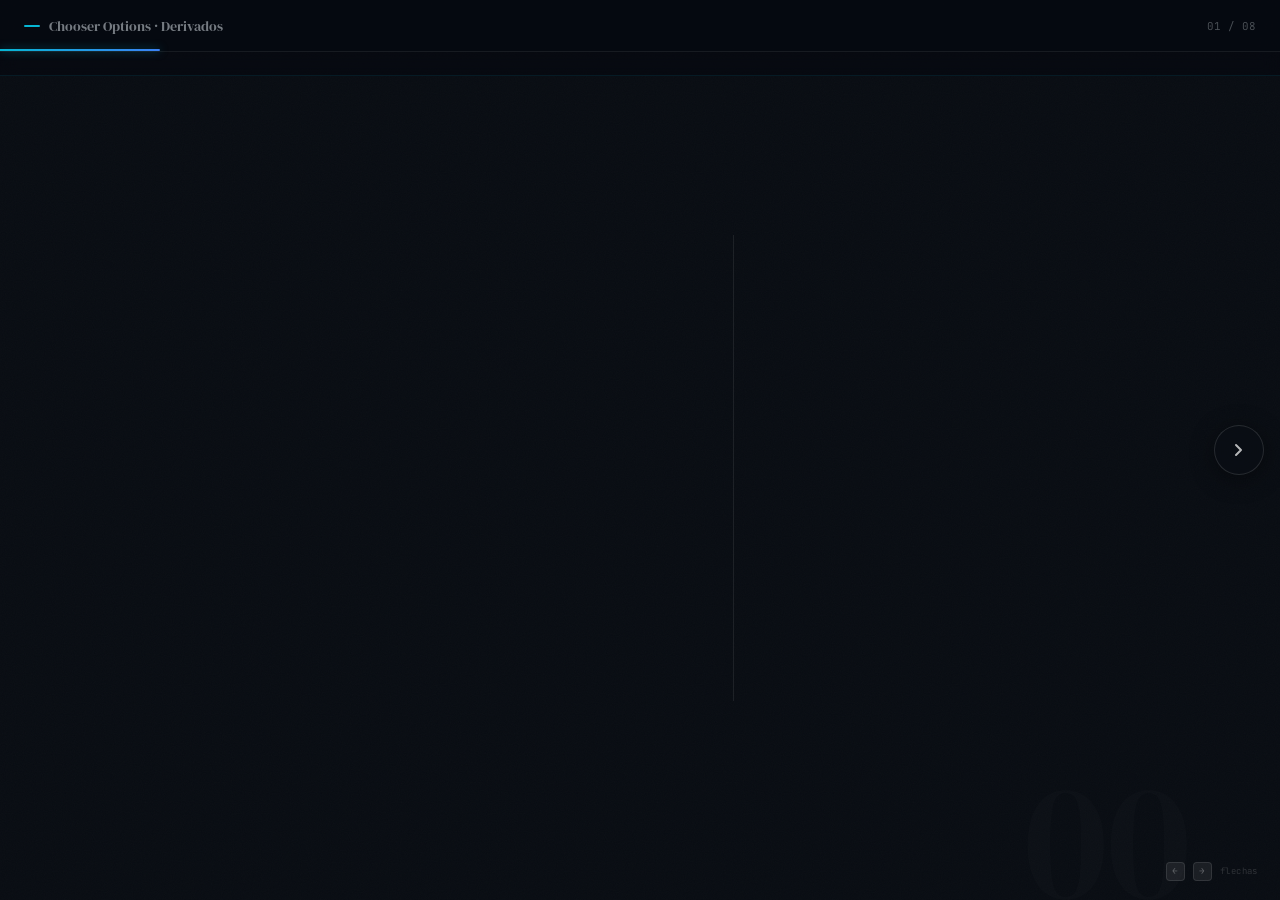
==== index.html @ 219a2c4b "Sync index.html — Ashanti-style rebuild https://claude.ai/code/session_017YorSeYd5EPrApizBNCSz3" ====
<!DOCTYPE html>
<html lang="es">
<head>
<meta charset="UTF-8"/>
<meta name="viewport" content="width=device-width, initial-scale=1.0"/>
<title>Chooser Options — Rubinstein (1991)</title>
<link rel="preconnect" href="https://fonts.googleapis.com"/>
<link rel="preconnect" href="https://fonts.gstatic.com" crossorigin/>
<link href="https://fonts.googleapis.com/css2?family=DM+Serif+Display:ital@0;1&family=DM+Sans:opsz,wght@9..40,300;9..40,400;9..40,500;9..40,600;9..40,700&family=JetBrains+Mono:wght@400;500;600&display=swap" rel="stylesheet"/>
<link rel="stylesheet" href="https://cdn.jsdelivr.net/npm/katex@0.16.9/dist/katex.min.css"/>
<script defer src="https://cdn.jsdelivr.net/npm/katex@0.16.9/dist/katex.min.js"></script>
<script defer src="https://cdn.jsdelivr.net/npm/katex@0.16.9/dist/contrib/auto-render.min.js"></script>
<style>
:root{
  --serif:"DM Serif Display",Georgia,serif;
  --sans:"DM Sans",system-ui,sans-serif;
  --mono:"JetBrains Mono",monospace;
  --teal:#06B6D4; --teal-s:rgba(6,182,212,.13); --teal-d:rgba(6,182,212,.07);
  --blue:#3B82F6; --blue-s:rgba(59,130,246,.13); --blue-d:rgba(59,130,246,.07);
  --amber:#F59E0B; --amber-s:rgba(245,158,11,.13); --amber-d:rgba(245,158,11,.07);
  --green:#22C55E; --red:#EF4444; --violet:#8B5CF6;
  --ink:#e6edf3; --ink2:rgba(230,237,243,.6); --ink3:rgba(230,237,243,.32);
  --bg:#080c12; --sur:rgba(255,255,255,.04); --sur2:rgba(255,255,255,.075);
  --brd:rgba(255,255,255,.08); --div:rgba(255,255,255,.05);
  --ease:cubic-bezier(.16,1,.3,1); --ease-back:cubic-bezier(.34,1.56,.64,1);
  --r:14px; --rx:20px;
}
*,*::before,*::after{box-sizing:border-box;margin:0;padding:0;}
html,body{height:100%;overflow:hidden;font-family:var(--sans);-webkit-font-smoothing:antialiased;}
body{background:#0a0d14;}
h1,h2,h3{font-family:var(--serif);line-height:1.1;text-wrap:balance;}
button{cursor:pointer;font:inherit;border:0;background:none;}

/* ── DECK ─────────────────────────────────────────────────────────── */
#deck{position:fixed;inset:0;overflow:hidden;}
.slide{
  position:absolute;inset:0;
  display:flex;flex-direction:column;justify-content:center;
  padding:5.5rem 6vw 5rem;
  overflow-y:auto;opacity:0;pointer-events:none;z-index:1;
  will-change:opacity;
}
.slide.active{opacity:1;pointer-events:all;z-index:10;}

/* themes */
.th-dark{background:#080c12;color:#e8e5e0;}
.th-alt {background:#0d1117;color:#e8e5e0;}
.th-dark::before,.th-alt::before{
  content:'';position:absolute;inset:0;pointer-events:none;z-index:0;opacity:.025;
  background-image:url("data:image/svg+xml,%3Csvg viewBox='0 0 256 256' xmlns='http://www.w3.org/2000/svg'%3E%3Cfilter id='n'%3E%3CfeTurbulence type='fractalNoise' baseFrequency='0.9' numOctaves='4' stitchTiles='stitch'/%3E%3C/filter%3E%3Crect width='100%25' height='100%25' filter='url(%23n)'/%3E%3C/svg%3E");
  background-size:256px;
}

/* ── TOPBAR ───────────────────────────────────────────────────────── */
#topbar{
  position:fixed;top:0;left:0;right:0;z-index:300;height:52px;
  display:flex;align-items:center;gap:1rem;padding:0 1.5rem;
  background:rgba(6,9,16,.82);backdrop-filter:blur(20px);-webkit-backdrop-filter:blur(20px);
  border-bottom:1px solid rgba(255,255,255,.07);
}
#progress-bar{
  position:absolute;bottom:0;left:0;height:2px;
  background:linear-gradient(90deg,var(--teal),var(--blue),var(--violet));
  background-size:200% 100%;
  animation:progShimmer 3s linear infinite;
  transition:width .55s var(--ease);
  border-radius:0 2px 2px 0;
  box-shadow:0 0 8px rgba(6,182,212,.5);
}
@keyframes progShimmer{0%{background-position:100% 0;}100%{background-position:-100% 0;}}
.tb-brand{
  font-family:var(--serif);font-size:.9rem;color:rgba(230,237,243,.5);
  display:flex;align-items:center;gap:.55rem;flex-shrink:0;
}
.tb-line{width:16px;height:2px;background:var(--teal);border-radius:2px;flex-shrink:0;}
#tb-phases{display:flex;align-items:center;gap:2px;flex:1;justify-content:center;overflow:hidden;}
.tb-phase{
  display:flex;align-items:center;gap:4px;padding:.22rem .55rem;border-radius:99px;
  font-family:var(--mono);font-size:.54rem;font-weight:700;text-transform:uppercase;letter-spacing:.07em;
  color:rgba(230,237,243,.22);border:1px solid transparent;
  transition:color .35s,background .35s,border-color .35s;white-space:nowrap;cursor:pointer;
}
.tb-phase.active{color:var(--teal);background:var(--teal-s);border-color:rgba(6,182,212,.3);}
.tb-phase-dot{width:5px;height:5px;border-radius:50%;background:currentColor;opacity:.6;flex-shrink:0;}
.tb-pills{display:flex;gap:3px;align-items:center;flex-shrink:0;}
.tb-pill{
  width:28px;height:6px;border-radius:3px;
  background:rgba(255,255,255,.1);cursor:pointer;
  transition:background .2s,width .3s var(--ease);position:relative;overflow:hidden;
}
.tb-pill::after{content:'';position:absolute;inset:0;background:var(--teal);transform:scaleX(0);transform-origin:left;transition:transform .4s var(--ease);}
.tb-pill.active{width:44px;}
.tb-pill.active::after{transform:scaleX(1);}
.tb-counter{font-family:var(--mono);font-size:.68rem;color:rgba(230,237,243,.3);min-width:2.8rem;text-align:right;flex-shrink:0;}

/* ── TICKER ───────────────────────────────────────────────────────── */
#ticker-strip{
  position:fixed;top:52px;left:0;right:0;z-index:299;height:24px;
  overflow:hidden;background:rgba(6,9,16,.7);backdrop-filter:blur(10px);
  border-bottom:1px solid rgba(6,182,212,.1);display:flex;align-items:center;
}
.ticker-track{display:flex;gap:0;animation:tickerScroll 50s linear infinite;white-space:nowrap;}
.ticker-item{
  font-family:var(--mono);font-size:.58rem;font-weight:500;
  padding:0 1.2rem;color:rgba(230,237,243,.28);
  border-right:1px solid rgba(255,255,255,.04);
  display:flex;align-items:center;gap:.4rem;
}
.t-name{color:rgba(230,237,243,.45);font-weight:700;}
.t-up{color:#22C55E;}.t-dn{color:#EF4444;}.t-fl{color:rgba(230,237,243,.35);}
@keyframes tickerScroll{from{transform:translateX(0);}to{transform:translateX(-50%);}}

/* ── NAV ARROWS ───────────────────────────────────────────────────── */
.nav-arrow{
  position:fixed;top:50%;z-index:300;transform:translateY(-50%);
  width:50px;height:50px;border-radius:50%;
  background:rgba(10,14,20,.75);backdrop-filter:blur(14px);
  border:1px solid rgba(255,255,255,.12);color:rgba(255,255,255,.7);
  display:flex;align-items:center;justify-content:center;
  transition:background .2s,color .2s,transform .25s var(--ease-back),box-shadow .2s;
  box-shadow:0 4px 24px rgba(0,0,0,.4);
}
.nav-arrow:hover{
  background:var(--teal);color:#fff;
  transform:translateY(-50%) scale(1.12);
  box-shadow:0 8px 32px rgba(6,182,212,.35);
}
.nav-arrow.off{opacity:0;pointer-events:none;}
#nav-prev{left:1rem;}#nav-next{right:1rem;}
#keyhint{
  position:fixed;bottom:1.2rem;right:1.4rem;z-index:300;
  font-family:var(--mono);font-size:.56rem;color:rgba(255,255,255,.15);
  letter-spacing:.04em;display:flex;align-items:center;gap:.5rem;
}
.keybadge{
  display:inline-flex;align-items:center;justify-content:center;
  width:19px;height:19px;border-radius:4px;
  background:rgba(255,255,255,.07);border:1px solid rgba(255,255,255,.1);
  font-size:.58rem;color:rgba(255,255,255,.3);
}

/* ── REVEAL ───────────────────────────────────────────────────────── */
.reveal{opacity:0;transform:translateY(38px) scale(.96);filter:blur(5px);transition:opacity .65s var(--ease),transform .65s var(--ease),filter .5s var(--ease);}
.reveal.in{opacity:1;transform:none;filter:none;}
.reveal:nth-child(1){transition-delay:.05s;}
.reveal:nth-child(2){transition-delay:.15s;}
.reveal:nth-child(3){transition-delay:.27s;}
.reveal:nth-child(4){transition-delay:.39s;}
.reveal:nth-child(5){transition-delay:.51s;}
.reveal:nth-child(6){transition-delay:.63s;}
.reveal:nth-child(7){transition-delay:.74s;}

/* ── INNER + GRIDS ────────────────────────────────────────────────── */
.inner{width:100%;max-width:1100px;margin:0 auto;position:relative;z-index:1;}
.g2{display:grid;grid-template-columns:1fr 1fr;gap:1.5rem;align-items:start;}
.g3{display:grid;grid-template-columns:1fr 1fr 1fr;gap:1rem;}
.g4{display:grid;grid-template-columns:repeat(4,1fr);gap:1rem;}
.mt3{margin-top:.75rem;}.mt4{margin-top:1rem;}.mt5{margin-top:1.25rem;}.mt6{margin-top:1.5rem;}

/* ── LABELS ───────────────────────────────────────────────────────── */
.lbl{display:inline-flex;align-items:center;gap:.4rem;font-size:.66rem;font-weight:700;text-transform:uppercase;letter-spacing:.12em;margin-bottom:.85rem;}
.lbl::before{content:'';width:12px;height:2px;border-radius:2px;}
.lbl-teal{color:var(--teal);}.lbl-teal::before{background:var(--teal);}
.lbl-blue{color:var(--blue);}.lbl-blue::before{background:var(--blue);}
.lbl-amber{color:var(--amber);}.lbl-amber::before{background:var(--amber);}
.lbl-dim{color:var(--ink3);}.lbl-dim::before{background:var(--ink3);}

/* ── TYPOGRAPHY ───────────────────────────────────────────────────── */
.t-xl{font-size:clamp(2.4rem,5.5vw,4.4rem);letter-spacing:-.025em;margin-bottom:1rem;}
.t-xl em{font-style:italic;color:var(--teal);}
.t-h{font-size:clamp(1.55rem,2.8vw,2.4rem);margin-bottom:.75rem;}
.t-sub{font-size:clamp(.87rem,1.3vw,1.02rem);color:var(--ink2);max-width:64ch;margin-bottom:1.2rem;line-height:1.65;}
.mono{font-family:var(--mono);font-weight:600;}

/* ── CALLOUTS ─────────────────────────────────────────────────────── */
.co{border-radius:var(--r);padding:.85rem 1.05rem;border:1px solid;display:flex;gap:.65rem;align-items:flex-start;margin-bottom:.65rem;transition:transform .2s var(--ease-back);}
.co:hover{transform:translateX(3px);}
.co:last-child{margin-bottom:0;}
.co-teal{background:var(--teal-d);border-color:rgba(6,182,212,.2);}
.co-blue{background:var(--blue-d);border-color:rgba(59,130,246,.18);}
.co-amber{background:var(--amber-d);border-color:rgba(245,158,11,.2);}
.co-red{background:rgba(239,68,68,.06);border-color:rgba(239,68,68,.18);}
.co-mark{font-family:var(--mono);font-size:.57rem;font-weight:700;text-transform:uppercase;letter-spacing:.06em;flex-shrink:0;padding-top:.06rem;}
.cm-teal{color:var(--teal);}.cm-blue{color:var(--blue);}.cm-amber{color:var(--amber);}.cm-red{color:var(--red);}
.co-text{font-size:.93rem;color:var(--ink2);line-height:1.6;}
.co-text strong{color:var(--ink);font-weight:600;}

/* ── STATS ────────────────────────────────────────────────────────── */
.stats{display:flex;gap:1px;background:var(--brd);border:1px solid var(--brd);border-radius:var(--rx);overflow:hidden;}
.stat{flex:1;background:var(--sur);padding:1.2rem .9rem;text-align:center;transition:background .2s;}
.stat:hover{background:var(--sur2);}
.stat-n{font-family:var(--mono);font-size:clamp(1.3rem,2.2vw,1.9rem);font-weight:700;letter-spacing:-.01em;margin-bottom:.22rem;display:inline-block;}
.stat-n.nt{color:var(--teal);}
.stat-n.nb{color:var(--blue);}
.stat-n.na{color:var(--amber);}
.stat-n.nr{color:var(--red);}
.stat-l{font-size:.59rem;text-transform:uppercase;letter-spacing:.09em;color:var(--ink3);}

/* ── TABLE ────────────────────────────────────────────────────────── */
.tbl-wrap{background:var(--sur);border:1px solid var(--brd);border-radius:var(--rx);overflow:hidden;}
.tbl{width:100%;border-collapse:collapse;font-size:.88rem;}
.tbl th{text-align:left;padding:.5rem .85rem;font-family:var(--mono);font-size:.58rem;font-weight:700;text-transform:uppercase;letter-spacing:.08em;color:var(--ink3);border-bottom:2px solid var(--brd);}
.tbl td{padding:.6rem .85rem;border-bottom:1px solid var(--div);color:var(--ink2);vertical-align:top;line-height:1.5;transition:background .15s;}
.tbl tr:last-child td{border-bottom:0;}
.tbl tr:hover td{background:var(--sur2);}

/* ── CHART CONTAINER ──────────────────────────────────────────────── */
.cc{background:var(--sur);border:1px solid var(--brd);border-radius:var(--rx);padding:1.2rem 1.2rem .6rem;}
.cc-t{font-family:var(--serif);font-size:.98rem;margin-bottom:.18rem;color:var(--ink);}
.cc-s{font-family:var(--mono);font-size:.6rem;color:var(--ink3);margin-bottom:.65rem;opacity:.75;}

/* ── TABS ─────────────────────────────────────────────────────────── */
.tab-row{display:flex;gap:5px;flex-wrap:wrap;margin-bottom:.85rem;}
.tab-btn{
  padding:.32rem .9rem;border-radius:6px;font-family:var(--mono);font-size:.68rem;font-weight:600;
  letter-spacing:.04em;cursor:pointer;background:var(--sur);border:1px solid var(--brd);
  color:var(--ink3);transition:all .18s;
}
.tab-btn:hover{color:var(--ink);border-color:rgba(255,255,255,.18);}
.tab-btn.active{background:var(--teal-s);border-color:rgba(6,182,212,.35);color:var(--teal);}
.tab-btn.tab-b.active{background:var(--blue-s);border-color:rgba(59,130,246,.35);color:var(--blue);}
.tab-btn.tab-a.active{background:var(--amber-s);border-color:rgba(245,158,11,.35);color:var(--amber);}

/* ── SLIDERS ──────────────────────────────────────────────────────── */
.sl-group{margin-bottom:.7rem;}
.sl-hdr{display:flex;justify-content:space-between;align-items:center;margin-bottom:4px;}
.sl-name{font-family:var(--mono);font-size:.67rem;color:var(--ink3);}
.sl-val{font-family:var(--mono);font-size:.75rem;font-weight:600;color:var(--ink);min-width:48px;text-align:right;}
input[type="range"]{width:100%;-webkit-appearance:none;appearance:none;height:3px;border-radius:2px;outline:none;cursor:pointer;background:rgba(255,255,255,.1);}
input[type="range"]::-webkit-slider-thumb{-webkit-appearance:none;width:13px;height:13px;border-radius:50%;background:var(--teal);cursor:pointer;box-shadow:0 0 7px rgba(6,182,212,.45);transition:transform .15s;}
input[type="range"]::-webkit-slider-thumb:hover{transform:scale(1.25);}
input[type="range"]::-moz-range-thumb{width:13px;height:13px;border-radius:50%;border:none;background:var(--teal);}

/* ── LESSON BLOCKS ────────────────────────────────────────────────── */
.les{border-radius:var(--r);padding:1.1rem;background:var(--sur);border:1px solid var(--brd);position:relative;overflow:hidden;transition:background .2s,transform .22s var(--ease-back);}
.les:hover{background:var(--sur2);transform:translateY(-3px);}
.les::before{content:'';position:absolute;top:0;left:0;right:0;height:3px;}
.les.la::before{background:var(--teal);}
.les.lb::before{background:var(--blue);}
.les.lc::before{background:var(--amber);}
.les.ld::before{background:var(--violet);}
.les-n{font-family:var(--mono);font-size:1.4rem;font-weight:700;color:rgba(255,255,255,.04);line-height:1;margin-bottom:.5rem;}
.les-t{font-family:var(--serif);font-size:.88rem;color:var(--ink);margin-bottom:.32rem;}
.les-b{font-size:.85rem;color:var(--ink2);line-height:1.6;}

/* ── KATEX ────────────────────────────────────────────────────────── */
.katex-display{overflow-x:auto;overflow-y:hidden;margin:.3em 0;}
.katex{font-size:.9em !important;}

/* ══════════════════════════════════════════════════════════════════
   SLIDE 0 — COVER
   ══════════════════════════════════════════════════════════════════ */
#s00{padding:0;justify-content:stretch;}
#s00 canvas{position:absolute;inset:0;z-index:0;width:100%;height:100%;}
#s00 .inner{height:100%;display:grid;grid-template-columns:1fr 380px;gap:0;align-items:center;padding:5.5rem 6vw 5rem;padding-top:calc(52px + 24px + 2.5rem);}
#s00 .cover-left{display:flex;flex-direction:column;gap:0;padding-right:3rem;}
#s00 .cover-right{display:flex;flex-direction:column;gap:1rem;border-left:1px solid var(--brd);padding-left:2.5rem;}
.cover-n{position:absolute;right:0;bottom:-1.5rem;font-family:var(--serif);font-size:clamp(5rem,13vw,11rem);color:rgba(255,255,255,.015);line-height:1;pointer-events:none;user-select:none;}
.cover-meta{display:flex;gap:1.8rem;flex-wrap:wrap;border-top:1px solid rgba(255,255,255,.07);padding-top:1.2rem;margin-top:1.4rem;}
.cover-meta-item .ml{font-size:.58rem;text-transform:uppercase;letter-spacing:.1em;color:var(--ink3);margin-bottom:.2rem;}
.cover-meta-item .mv{font-family:var(--mono);font-size:.8rem;color:var(--ink2);font-weight:500;}
.cover-authors{display:flex;gap:1.5rem;flex-wrap:wrap;margin-top:.85rem;padding-top:.85rem;border-top:1px solid rgba(255,255,255,.06);}
.cover-author{display:flex;align-items:center;gap:.5rem;}
.cover-author-dot{width:6px;height:6px;border-radius:50%;background:var(--teal);flex-shrink:0;animation:dotPulse 2.4s ease-in-out infinite;}
.cover-author:nth-child(2) .cover-author-dot{animation-delay:.8s;}
@keyframes dotPulse{0%,100%{box-shadow:0 0 0 0 rgba(6,182,212,.5);}50%{box-shadow:0 0 0 6px rgba(6,182,212,0);}}
.cover-author-name{font-size:.8rem;color:var(--ink2);font-weight:500;}
.formula-card{background:var(--teal-d);border:1px solid rgba(6,182,212,.2);border-radius:var(--r);padding:1.1rem 1.4rem;text-align:center;}
.formula-card .fc-lbl{font-family:var(--mono);font-size:.58rem;color:var(--teal);letter-spacing:.12em;text-transform:uppercase;margin-bottom:.6rem;}
.kpi-grid{display:grid;grid-template-columns:1fr 1fr;gap:.65rem;}
.kpi-box{background:var(--sur2);border:1px solid var(--brd);border-radius:var(--r);padding:.9rem 1rem;}
.kpi-val{font-family:var(--mono);font-size:1.3rem;font-weight:600;color:var(--amber);margin-bottom:.18rem;line-height:1.2;}
.kpi-lbl{font-size:.6rem;color:var(--ink3);letter-spacing:.04em;}
.tl-mini{background:var(--sur);border:1px solid var(--brd);border-radius:var(--r);padding:.9rem 1rem;display:flex;align-items:center;justify-content:space-between;gap:.5rem;}
.tl-node{text-align:center;flex:1;}
.tl-time{font-family:var(--mono);font-size:.58rem;color:var(--ink3);margin-bottom:.28rem;}
.tl-label{font-size:.8rem;font-weight:600;}
.tl-arrow{color:var(--ink3);font-size:14px;flex-shrink:0;}

/* ══════════════════════════════════════════════════════════════════
   SLIDE 3 — GREEKS (controls panel)
   ══════════════════════════════════════════════════════════════════ */
#s03-body{display:grid;grid-template-columns:260px 1fr;gap:1.5rem;align-items:start;}
.greek-val-display{font-family:var(--mono);font-size:2.2rem;font-weight:700;color:var(--teal);margin:.5rem 0 .2rem;letter-spacing:-.02em;}
.greek-formula{font-size:.8rem;color:var(--ink3);line-height:1.5;margin-bottom:.6rem;}
.greek-panel{background:var(--sur);border:1px solid var(--brd);border-radius:var(--r);padding:1.1rem;}
.greek-panel-lbl{font-family:var(--mono);font-size:.58rem;color:var(--ink3);text-transform:uppercase;letter-spacing:.1em;margin-bottom:.65rem;}

/* ══════════════════════════════════════════════════════════════════
   SLIDE 5 — SIMULATOR
   ══════════════════════════════════════════════════════════════════ */
#s05-body{display:grid;grid-template-columns:260px 1fr;gap:1.5rem;align-items:start;}
.sim-panel{background:var(--sur);border:1px solid var(--brd);border-radius:var(--r);padding:1.1rem;}
.sim-price{font-family:var(--mono);font-size:1.6rem;font-weight:700;color:var(--teal);margin:.55rem 0 .1rem;letter-spacing:-.01em;}
.sim-sub{font-size:.78rem;color:var(--ink3);margin-bottom:.75rem;}
.sim-charts{display:flex;flex-direction:column;gap:.9rem;}

/* ══════════════════════════════════════════════════════════════════
   SLIDE 4 — CASE STUDY (scenario btns)
   ══════════════════════════════════════════════════════════════════ */
.sc-btn{
  padding:.4rem 1rem;border-radius:8px;font-family:var(--mono);font-size:.68rem;font-weight:600;
  letter-spacing:.04em;cursor:pointer;background:var(--sur);border:1px solid var(--brd);
  color:var(--ink3);transition:all .18s;
}
.sc-btn:hover{color:var(--ink);border-color:rgba(255,255,255,.18);}
.sc-btn.s-up{background:rgba(34,197,94,.1);border-color:rgba(34,197,94,.3);color:var(--green);}
.sc-btn.s-dn{background:rgba(239,68,68,.1);border-color:rgba(239,68,68,.3);color:var(--red);}
.sc-btn.s-fl{background:var(--amber-s);border-color:rgba(245,158,11,.3);color:var(--amber);}
.pnl-row{display:flex;justify-content:space-between;align-items:center;padding:.5rem 0;border-bottom:1px solid var(--div);font-size:.88rem;}
.pnl-row:last-child{border-bottom:none;}
.pnl-lbl{color:var(--ink2);}
.pnl-val{font-family:var(--mono);font-weight:600;}
</style>
</head>
<body>

<!-- Topbar -->
<div id="topbar">
  <div id="progress-bar" style="width:12.5%"></div>
  <div class="tb-brand"><div class="tb-line"></div>Chooser Options &middot; Derivados</div>
  <div id="tb-phases"></div>
  <div class="tb-pills" id="tb-pills"></div>
  <div class="tb-counter" id="tb-cnt">01 / 08</div>
</div>

<!-- Ticker -->
<div id="ticker-strip"><div class="ticker-track" id="ticker-track"></div></div>

<!-- Nav arrows -->
<button class="nav-arrow off" id="nav-prev" aria-label="Anterior">
  <svg width="20" height="20" viewBox="0 0 20 20" fill="none"><path d="M13 5L8 10l5 5" stroke="currentColor" stroke-width="2" stroke-linecap="round" stroke-linejoin="round"/></svg>
</button>
<button class="nav-arrow" id="nav-next" aria-label="Siguiente">
  <svg width="20" height="20" viewBox="0 0 20 20" fill="none"><path d="M7 5l5 5-5 5" stroke="currentColor" stroke-width="2" stroke-linecap="round" stroke-linejoin="round"/></svg>
</button>
<div id="keyhint"><div class="keybadge">&#8592;</div><div class="keybadge">&#8594;</div><span>flechas</span></div>

<div id="deck">

<!-- ══════════════════════════════════════════════════════════════
     00  PORTADA
     ══════════════════════════════════════════════════════════════ -->
<section class="slide th-dark active" data-i="0" id="s00">
  <canvas id="cover-canvas"></canvas>
  <div class="inner">
    <div class="cover-left">
      <div class="lbl lbl-teal reveal">Derivados Exóticos &middot; Finanzas Cuantitativas</div>
      <h1 class="t-xl reveal">
        <em>Chooser</em><br/>Options
      </h1>
      <p class="t-sub reveal">
        Es miércoles. En <strong style="color:#e6edf3;">48 horas</strong>, la Fed anuncia su decisión.<br/>
        No sabes si el mercado subirá o bajará. Pero sabes que <strong style="color:#e6edf3;">se moverá</strong>.<br/>
        ¿Compras una call? ¿Una put? ¿Un straddle caro?<br/>
        O… compras el derecho de elegir.
      </p>
      <div class="cover-meta reveal">
        <div class="cover-meta-item"><div class="ml">Modelo</div><div class="mv">Rubinstein (1991)</div></div>
        <div class="cover-meta-item"><div class="ml">Tipo</div><div class="mv">Opción exótica plain</div></div>
        <div class="cover-meta-item"><div class="ml">Fórmula</div><div class="mv">Solución cerrada BSM</div></div>
      </div>
      <div class="cover-authors reveal">
        <div class="cover-author"><div class="cover-author-dot"></div><div class="cover-author-name">Ana Sofía Rojas Valderrama</div></div>
        <div class="cover-author"><div class="cover-author-dot"></div><div class="cover-author-name">Juan Felipe Barriga Beltrán</div></div>
      </div>
    </div>
    <div class="cover-right">
      <div class="formula-card reveal">
        <div class="fc-lbl">Valor en fecha de elección</div>
        \[V_{t_c} = \max\!\bigl(C(S_{t_c}),\; P(S_{t_c})\bigr)\]
        <div style="font-size:.75rem;color:var(--ink3);margin-top:.5rem;">El comprador elige la pierna más valiosa.</div>
      </div>
      <div class="kpi-grid reveal">
        <div class="kpi-box"><div class="kpi-val" style="color:var(--teal);font-size:1rem;">t<sub>c</sub> &lt; T</div><div class="kpi-lbl">Chooser date</div></div>
        <div class="kpi-box"><div class="kpi-val">1991</div><div class="kpi-lbl">Año — Rubinstein</div></div>
        <div class="kpi-box"><div class="kpi-val" style="color:var(--teal);font-size:1rem;">max(C,P)</div><div class="kpi-lbl">Payoff en t<sub>c</sub></div></div>
        <div class="kpi-box"><div class="kpi-val" style="color:var(--blue);font-size:1rem;">−14%</div><div class="kpi-lbl">vs straddle</div></div>
      </div>
      <div class="tl-mini reveal">
        <div class="tl-node"><div class="tl-time">t = 0</div><div class="tl-label" style="color:var(--teal);">Compra</div></div>
        <div class="tl-arrow">→</div>
        <div class="tl-node"><div class="tl-time">t = t<sub>c</sub></div><div class="tl-label" style="color:var(--violet);">Eliges</div></div>
        <div class="tl-arrow">→</div>
        <div class="tl-node"><div class="tl-time">t = T</div><div class="tl-label" style="color:var(--amber);">Cobras</div></div>
      </div>
      <div class="co co-amber reveal">
        <div class="co-mark cm-amber">Cota</div>
        <div class="co-text">\(\max(C_0,P_0)\;\leq\;V_0^{\text{Ch}}\;\leq\;C_0+P_0\)</div>
      </div>
    </div>
    <div class="cover-n">00</div>
  </div>
</section>

<!-- ══════════════════════════════════════════════════════════════
     01  DEFINICIÓN + EJEMPLO NUMÉRICO
     ══════════════════════════════════════════════════════════════ -->
<section class="slide th-alt" data-i="1" id="s01">
  <div class="slide-img">
    <img src="https://images.unsplash.com/photo-1611974789855-9c2a0a7236a3?auto=format&fit=crop&w=1920&q=50" alt="" loading="lazy" onerror="this.parentNode.style.display='none'">
    <div style="position:absolute;inset:0;background:linear-gradient(135deg,rgba(8,12,18,.92) 0%,rgba(13,17,23,.80) 100%);"></div>
  </div>
  <div class="inner">
    <div class="lbl lbl-teal reveal">Fundamentos</div>
    <h2 class="t-h reveal">¿Qué es una Chooser Option?</h2>
    <div class="g2 mt5">
      <div>
        <div class="reveal">
          <div class="co co-teal">
            <div class="co-mark cm-teal">Definición</div>
            <div class="co-text">
              Otorga el derecho de designar, en o antes de <strong>t<sub>c</sub></strong>,
              si el instrumento actuará como <strong>call</strong> o <strong>put</strong> europea
              — mismo strike K y vencimiento T.
            </div>
          </div>
          <div class="co co-blue" style="margin-top:.65rem;">
            <div class="co-mark cm-blue">Valor en t<sub>c</sub></div>
            <div class="co-text">\(V_{t_c} = \max\!\bigl(C(S,K,T{-}t_c),\; P(S,K,T{-}t_c)\bigr)\)</div>
          </div>
        </div>
        <div class="reveal mt5">
          <div style="font-family:var(--mono);font-size:.58rem;color:var(--ink3);text-transform:uppercase;letter-spacing:.1em;margin-bottom:.65rem;">Solución cerrada — 3 pasos</div>
          <div class="tbl-wrap">
            <table class="tbl">
              <tr><td style="color:var(--teal);font-family:var(--mono);font-size:.7rem;width:28px;">①</td><td><strong>Álgebra:</strong> \(\max(C,P) = C + \max(P-C,0)\)</td></tr>
              <tr><td style="color:var(--teal);font-family:var(--mono);font-size:.7rem;">②</td><td><strong>Paridad:</strong> \(P - C = Ke^{-r(T-t_c)} - Se^{-q(T-t_c)}\)</td></tr>
              <tr><td style="color:var(--teal);font-family:var(--mono);font-size:.7rem;">③</td><td><strong>Resultado:</strong> put con \(K^* = Ke^{-(r-q)(T-t_c)}\), madurez \(t_c\)</td></tr>
            </table>
          </div>
        </div>
        <div class="co co-amber mt4 reveal">
          <div class="co-mark cm-amber">Fórmula</div>
          <div class="co-text">\(V_0 = C_{\!BS}(K,T) + P_{\!BS}(K^*,t_c)\)</div>
        </div>
      </div>
      <div>
        <div class="reveal">
          <div style="font-family:var(--mono);font-size:.58rem;color:var(--ink3);text-transform:uppercase;letter-spacing:.1em;margin-bottom:.65rem;">Ejemplo numérico</div>
          <div class="stats">
            <div class="stat"><div class="stat-n nt">$100</div><div class="stat-l">S₀ = K (ATM)</div></div>
            <div class="stat"><div class="stat-n nb">25%</div><div class="stat-l">σ anual</div></div>
            <div class="stat"><div class="stat-n na">0.5y</div><div class="stat-l">t<sub>c</sub> (6 meses)</div></div>
            <div class="stat"><div class="stat-n">5%</div><div class="stat-l">r libre riesgo</div></div>
          </div>
        </div>
        <div class="tbl-wrap mt4 reveal">
          <table class="tbl">
            <thead><tr><th>Instrumento</th><th>Precio</th><th>Nota</th></tr></thead>
            <tbody>
              <tr><td style="color:#a8d8e8;">Call europea (T=1y)</td><td class="mono">$12.34</td><td style="color:var(--ink3);">pierna larga</td></tr>
              <tr><td style="color:#c8b8f8;">Put europea (T=1y)</td><td class="mono">$7.45</td><td style="color:var(--ink3);">pierna corta</td></tr>
              <tr><td style="color:var(--amber);">Straddle C + P</td><td class="mono">$19.79</td><td style="color:var(--amber);">referencia</td></tr>
              <tr style="background:rgba(6,182,212,.05);">
                <td style="color:var(--teal);font-weight:700;">Chooser</td>
                <td class="mono" style="color:var(--teal);font-size:1rem;font-weight:700;">$17.02</td>
                <td style="color:var(--green);font-weight:700;">−14% vs straddle</td>
              </tr>
            </tbody>
          </table>
        </div>
        <div class="co co-teal mt4 reveal">
          <div class="co-mark cm-teal">K*</div>
          <div class="co-text">
            \(K^* = 100\cdot e^{-0.05\times0.5} = \$97.53\)<br/>
            <span style="color:var(--ink3);font-size:.82rem;">Put<sub>BSM</sub>(K*=97.53, t<sub>c</sub>=0.5y) = <strong style="color:var(--ink);">$4.68</strong></span>
          </div>
        </div>
        <div class="co co-blue reveal">
          <div class="co-mark cm-blue">Cota ✓</div>
          <div class="co-text">\(12.34 \leq 17.02 \leq 19.79\) — se cumple</div>
        </div>
      </div>
    </div>
  </div>
</section>

<!-- ══════════════════════════════════════════════════════════════
     02  COMPARACIÓN DE PAYOFFS
     ══════════════════════════════════════════════════════════════ -->
<section class="slide th-dark" data-i="2" id="s02">
  <div class="inner">
    <div class="lbl lbl-blue reveal">Comparación visual</div>
    <h2 class="t-h reveal">Chooser vs Call / Put / Straddle</h2>
    <div class="g2 mt4">
      <div>
        <div class="cc reveal" style="padding-bottom:.4rem;">
          <div class="cc-t">Payoff al vencimiento</div>
          <div class="cc-s">USD · vs precio spot final S<sub>T</sub> · K=100, prima incluida</div>
          <div class="tab-row" style="margin-bottom:.6rem;">
            <button class="tab-btn active" onclick="setPayoffView('all',this)">Todos</button>
            <button class="tab-btn" onclick="setPayoffView('call',this)">Call</button>
            <button class="tab-btn" onclick="setPayoffView('put',this)">Put</button>
            <button class="tab-btn" onclick="setPayoffView('chooser',this)">Chooser</button>
          </div>
          <canvas id="chart-payoff" height="230"></canvas>
        </div>
      </div>
      <div>
        <div class="reveal">
          <div class="stats">
            <div class="stat"><div class="stat-n nt">$17.02</div><div class="stat-l">Prima chooser</div></div>
            <div class="stat"><div class="stat-n na">$19.79</div><div class="stat-l">Prima straddle</div></div>
            <div class="stat"><div class="stat-n nb">−14%</div><div class="stat-l">Ahorro</div></div>
          </div>
        </div>
        <div class="co co-teal mt4 reveal">
          <div class="co-mark cm-teal">Ventaja</div>
          <div class="co-text">La chooser domina tanto call como put individualmente para cualquier S<sub>T</sub>, al costo de una prima moderada.</div>
        </div>
        <div class="co co-blue reveal">
          <div class="co-mark cm-blue">vs Straddle</div>
          <div class="co-text">El straddle es siempre ≥ chooser en payoff solo si S<sub>T</sub> se aleja mucho del strike. Para movimientos moderados, la chooser es más eficiente.</div>
        </div>
        <div class="co co-amber reveal">
          <div class="co-mark cm-amber">Breakeven</div>
          <div class="co-text">Call: S<sub>T</sub> &gt; 112.34 · Put: S<sub>T</sub> &lt; 87.66 · Chooser: aproximadamente mismo rango pero con prima menor.</div>
        </div>
        <div class="co co-red reveal">
          <div class="co-mark cm-red">Costo de oportunidad</div>
          <div class="co-text">Si en t<sub>c</sub> ambas legs valen lo mismo (cerca del strike), la chooser equivale al straddle — y su ventaja de precio desaparece.</div>
        </div>
      </div>
    </div>
  </div>
</section>

<!-- ══════════════════════════════════════════════════════════════
     03  GREEKS INTERACTIVOS
     ══════════════════════════════════════════════════════════════ -->
<section class="slide th-alt" data-i="3" id="s03">
  <div class="inner">
    <div class="lbl lbl-teal reveal">Sensibilidades</div>
    <h2 class="t-h reveal">Greeks de la Chooser Option</h2>
    <div class="tab-row reveal">
      <button class="tab-btn active" onclick="setGreek('delta',this)">Δ Delta</button>
      <button class="tab-btn tab-b" onclick="setGreek('gamma',this)">Γ Gamma</button>
      <button class="tab-btn tab-a" onclick="setGreek('vega',this)">ν Vega</button>
      <button class="tab-btn" onclick="setGreek('theta',this)">Θ Theta</button>
    </div>
    <div id="s03-body">
      <div class="greek-panel reveal">
        <div class="greek-panel-lbl">Parámetros</div>
        <div class="sl-group"><div class="sl-hdr"><span class="sl-name">S₀</span><span class="sl-val" id="gv-s">100</span></div><input type="range" min="60" max="160" value="100" oninput="updGreek()" id="g-s"/></div>
        <div class="sl-group"><div class="sl-hdr"><span class="sl-name">σ (vol)</span><span class="sl-val" id="gv-sig">25%</span></div><input type="range" min="5" max="80" value="25" oninput="updGreek()" id="g-sig"/></div>
        <div class="sl-group"><div class="sl-hdr"><span class="sl-name">T (años)</span><span class="sl-val" id="gv-T">1.0</span></div><input type="range" min="10" max="300" value="100" oninput="updGreek()" id="g-T"/></div>
        <div class="sl-group"><div class="sl-hdr"><span class="sl-name">t<sub>c</sub> / T</span><span class="sl-val" id="gv-tc">50%</span></div><input type="range" min="5" max="95" value="50" oninput="updGreek()" id="g-tc"/></div>
        <div style="border-top:1px solid var(--div);margin-top:.6rem;padding-top:.6rem;">
          <div class="greek-panel-lbl" id="greek-name-lbl">Δ Delta actual</div>
          <div class="greek-val-display" id="greek-val-num">0.000</div>
          <div class="greek-formula" id="greek-formula-txt">e<sup>−qT</sup>N(d₁) − e<sup>−qt<sub>c</sub></sup>N(−x)</div>
        </div>
      </div>
      <div class="reveal">
        <div class="cc">
          <div class="cc-t" id="greek-chart-title">Delta vs Precio Spot</div>
          <div class="cc-s">K=100 · parámetros del panel izquierdo</div>
          <canvas id="chart-greek" height="280"></canvas>
        </div>
      </div>
    </div>
  </div>
</section>

<!-- ══════════════════════════════════════════════════════════════
     04  CASO DE ESTUDIO — FED DECISION TRADE
     ══════════════════════════════════════════════════════════════ -->
<section class="slide th-dark" data-i="4" id="s04">
  <div class="slide-img">
    <img src="https://images.unsplash.com/photo-1526304640581-d334cdbbf45e?auto=format&fit=crop&w=1920&q=50" alt="" loading="lazy" onerror="this.parentNode.style.display='none'">
    <div style="position:absolute;inset:0;background:linear-gradient(135deg,rgba(8,12,18,.93) 0%,rgba(13,17,23,.82) 100%);"></div>
  </div>
  <div class="inner">
    <div class="lbl lbl-amber reveal">Caso práctico</div>
    <h2 class="t-h reveal">Fed Decision Trade — Semana FOMC</h2>
    <div class="g2 mt4">
      <div>
        <div class="reveal">
          <div class="stats">
            <div class="stat"><div class="stat-n na">18%</div><div class="stat-l">IV implícita SPX</div></div>
            <div class="stat"><div class="stat-n nt">5 días</div><div class="stat-l">A decisión Fed</div></div>
            <div class="stat"><div class="stat-n nb">$13.60</div><div class="stat-l">Prima chooser</div></div>
          </div>
        </div>
        <div style="margin-top:1rem;" class="reveal">
          <div style="font-family:var(--mono);font-size:.58rem;color:var(--ink3);text-transform:uppercase;letter-spacing:.1em;margin-bottom:.6rem;">Elegir escenario</div>
          <div style="display:flex;gap:.5rem;flex-wrap:wrap;">
            <button class="sc-btn s-dn active" id="sc-hawk" onclick="setScenario('hawk')">Hawkish −50bp</button>
            <button class="sc-btn s-up" id="sc-dove" onclick="setScenario('dove')">Dovish +50bp</button>
            <button class="sc-btn s-fl" id="sc-flat" onclick="setScenario('flat')">Sin cambio</button>
          </div>
        </div>
        <div class="tbl-wrap mt4 reveal">
          <table class="tbl" id="pnl-table">
            <thead><tr><th>Componente</th><th>Valor</th></tr></thead>
            <tbody>
              <tr><td class="pnl-lbl">Prima pagada</td><td class="pnl-val mono" id="pnl-prima">−$13.60</td></tr>
              <tr><td class="pnl-lbl">S<sub>T</sub> estimado</td><td class="pnl-val mono" id="pnl-st">$4,750 (−5%)</td></tr>
              <tr><td class="pnl-lbl">Opción elegida en t<sub>c</sub></td><td class="pnl-val mono" id="pnl-choice">Put</td></tr>
              <tr><td class="pnl-lbl">Valor en expiración</td><td class="pnl-val mono" id="pnl-expiry">+$36.40</td></tr>
              <tr style="background:rgba(6,182,212,.05);"><td style="font-weight:700;color:var(--ink);">P&amp;L neto</td><td class="pnl-val mono" id="pnl-net" style="color:var(--green);font-size:1rem;">+$22.80</td></tr>
            </tbody>
          </table>
        </div>
      </div>
      <div>
        <div class="co co-teal reveal">
          <div class="co-mark cm-teal">Setup</div>
          <div class="co-text">Hedge fund compra chooser sobre SPX 7 días antes del FOMC. Strike ATM ≈ $5,000. t<sub>c</sub> = día de la decisión Fed. T = 30 días post-FOMC.</div>
        </div>
        <div class="co co-blue reveal">
          <div class="co-mark cm-blue">Lógica</div>
          <div class="co-text">La IV está comprimida antes del evento. La chooser captura el movimiento post-anuncio sin comprometerse con una dirección previa.</div>
        </div>
        <div class="co co-amber reveal">
          <div class="co-mark cm-amber">Ventaja clave</div>
          <div class="co-text">El straddle equivalente costaría ~$19.79. La chooser cuesta $13.60. El ahorro en prima mejora el ratio retorno/riesgo.</div>
        </div>
        <div class="co co-red reveal" id="sc-note">
          <div class="co-mark cm-red">Hawkish</div>
          <div class="co-text" id="sc-desc">Fed sube 50bp. Mercado cae ~5%. En t<sub>c</sub> elegimos <strong>put</strong>. Payoff neto positivo a pesar de la prima.</div>
        </div>
      </div>
    </div>
  </div>
</section>

<!-- ══════════════════════════════════════════════════════════════
     05  SIMULADOR MTM
     ══════════════════════════════════════════════════════════════ -->
<section class="slide th-alt" data-i="5" id="s05">
  <div class="inner">
    <div class="lbl lbl-teal reveal">Simulador interactivo</div>
    <h2 class="t-h reveal">Valuación MTM — Rubinstein (1991)</h2>
    <div id="s05-body" style="margin-top:1rem;">
      <div class="sim-panel reveal">
        <div style="font-family:var(--mono);font-size:.58rem;color:var(--ink3);text-transform:uppercase;letter-spacing:.1em;margin-bottom:.75rem;">Parámetros</div>
        <div class="sl-group"><div class="sl-hdr"><span class="sl-name">S₀</span><span class="sl-val" id="sv-s">100</span></div><input type="range" min="50" max="200" value="100" oninput="updSim()" id="s-s"/></div>
        <div class="sl-group"><div class="sl-hdr"><span class="sl-name">K</span><span class="sl-val" id="sv-k">100</span></div><input type="range" min="50" max="200" value="100" oninput="updSim()" id="s-k"/></div>
        <div class="sl-group"><div class="sl-hdr"><span class="sl-name">T (años)</span><span class="sl-val" id="sv-T">1.0</span></div><input type="range" min="10" max="300" value="100" oninput="updSim()" id="s-T"/></div>
        <div class="sl-group"><div class="sl-hdr"><span class="sl-name">t<sub>c</sub> / T</span><span class="sl-val" id="sv-tc">50%</span></div><input type="range" min="5" max="95" value="50" oninput="updSim()" id="s-tc"/></div>
        <div class="sl-group"><div class="sl-hdr"><span class="sl-name">σ (vol)</span><span class="sl-val" id="sv-sig">25%</span></div><input type="range" min="5" max="80" value="25" oninput="updSim()" id="s-sig"/></div>
        <div class="sl-group"><div class="sl-hdr"><span class="sl-name">r</span><span class="sl-val" id="sv-r">5%</span></div><input type="range" min="0" max="15" value="5" oninput="updSim()" id="s-r"/></div>
        <div class="sl-group"><div class="sl-hdr"><span class="sl-name">q (div)</span><span class="sl-val" id="sv-q">0%</span></div><input type="range" min="0" max="10" value="0" oninput="updSim()" id="s-q"/></div>
        <div style="border-top:1px solid var(--div);margin-top:.6rem;padding-top:.6rem;">
          <div class="sim-price" id="sim-price">$17.02</div>
          <div class="sim-sub">Chooser V₀</div>
          <div style="display:flex;gap:1rem;">
            <div><div style="font-family:var(--mono);font-size:.62rem;color:var(--ink3);">Call</div><div style="font-family:var(--mono);font-size:.88rem;font-weight:600;color:var(--ink);" id="sim-call">$12.34</div></div>
            <div><div style="font-family:var(--mono);font-size:.62rem;color:var(--ink3);">Put</div><div style="font-family:var(--mono);font-size:.88rem;font-weight:600;color:var(--ink);" id="sim-put">$7.45</div></div>
            <div><div style="font-family:var(--mono);font-size:.62rem;color:var(--ink3);">Straddle</div><div style="font-family:var(--mono);font-size:.88rem;font-weight:600;color:var(--ink);" id="sim-straddle">$19.79</div></div>
          </div>
        </div>
      </div>
      <div class="sim-charts reveal">
        <div class="cc" style="padding-bottom:.3rem;">
          <div class="cc-t">Payoff al vencimiento</div>
          <div class="cc-s">Chooser · Call · Put · Straddle (prima descontada)</div>
          <canvas id="chart-sim-payoff" height="175"></canvas>
        </div>
        <div class="cc" style="padding-bottom:.3rem;">
          <div class="cc-t">Prima vs Precio Spot</div>
          <div class="cc-s">Valor teórico BSM para distintos S₀</div>
          <canvas id="chart-sim-premia" height="175"></canvas>
        </div>
      </div>
    </div>
  </div>
</section>

<!-- ══════════════════════════════════════════════════════════════
     06  USO ESTRATÉGICO — VOL DE VOL
     ══════════════════════════════════════════════════════════════ -->
<section class="slide th-dark" data-i="6" id="s06">
  <div class="inner">
    <div class="lbl lbl-violet reveal" style="color:var(--violet);">Estrategia avanzada</div>
    <h2 class="t-h reveal">Volatilidad de la Volatilidad</h2>
    <p class="t-sub reveal">Cuando σ misma es incierta, la chooser domina opciones simples.</p>
    <div class="g2 mt4">
      <div>
        <div class="reveal">
          <div style="font-family:var(--mono);font-size:.58rem;color:var(--teal);text-transform:uppercase;letter-spacing:.1em;margin-bottom:.65rem;">Régimen de baja volatilidad</div>
          <div class="co co-teal">
            <div class="co-mark cm-teal">σ ~ 15%</div>
            <div class="co-text">El mercado se mueve poco. Elegir entre call y put aporta poca ventaja — ambas están cerca de ATM. Prima chooser ≈ straddle.</div>
          </div>
          <div class="co co-blue">
            <div class="co-mark cm-blue">Veredicto</div>
            <div class="co-text">En regímenes estables, el straddle a veces es preferible — la opción adicional de elección vale poco si el underlyng no se mueve.</div>
          </div>
        </div>
      </div>
      <div>
        <div class="reveal">
          <div style="font-family:var(--mono);font-size:.58rem;color:var(--amber);text-transform:uppercase;letter-spacing:.1em;margin-bottom:.65rem;">Régimen de vol extrema</div>
          <div class="co co-amber">
            <div class="co-mark cm-amber">σ ~ 40–60%</div>
            <div class="co-text">Cuando σ colapsa o explota, no saber la dirección es muy costoso. La chooser permite <strong>comprar optionalidad sobre la dirección</strong>.</div>
          </div>
          <div class="co co-red">
            <div class="co-mark cm-red">Dominio</div>
            <div class="co-text">En eventos de cola (FOMC, earnings, crisis), la chooser ofrece el mejor perfil riesgo-retorno respecto de cualquier opción single-leg.</div>
          </div>
        </div>
      </div>
    </div>
    <div class="tbl-wrap mt5 reveal">
      <table class="tbl">
        <thead><tr><th>Instrumento</th><th>Movimiento suave</th><th>Movimiento fuerte</th><th>Dirección incierta</th><th>Vol-de-vol alta</th></tr></thead>
        <tbody>
          <tr><td style="color:#a8d8e8;">Call europea</td><td>✓ barata</td><td>✓ si alcista</td><td>✗ pierde si baja</td><td>✗</td></tr>
          <tr><td style="color:#c8b8f8;">Put europea</td><td>✓ barata</td><td>✓ si bajista</td><td>✗ pierde si sube</td><td>✗</td></tr>
          <tr><td style="color:var(--amber);">Straddle</td><td>✗ cara</td><td>✓✓</td><td>✓</td><td>✓</td></tr>
          <tr style="background:rgba(6,182,212,.05);"><td style="color:var(--teal);font-weight:700;">Chooser</td><td>✓ (prima menor)</td><td>✓✓</td><td>✓✓ óptima</td><td>✓✓ óptima</td></tr>
        </tbody>
      </table>
    </div>
  </div>
</section>

<!-- ══════════════════════════════════════════════════════════════
     07  LECCIONES Y CONCLUSIONES
     ══════════════════════════════════════════════════════════════ -->
<section class="slide th-dark" data-i="7" id="s07">
  <div class="inner">
    <div class="lbl lbl-teal reveal">Conclusiones</div>
    <h2 class="t-h reveal">Cuatro lecciones de la Chooser Option</h2>
    <div class="g4 mt5">
      <div class="les la reveal">
        <div class="les-n">01</div>
        <div class="les-t">Tiempo es información</div>
        <div class="les-b">Pagar hoy por el derecho de decidir mañana tiene valor preciso: la diferencia entre V₀<sup>Ch</sup> y el máximo individual.</div>
      </div>
      <div class="les lb reveal">
        <div class="les-n">02</div>
        <div class="les-t">Eficiencia de prima</div>
        <div class="les-b">La chooser siempre cuesta menos que el straddle. Cuando el movimiento es grande, el payoff es casi idéntico. Mejor Sharpe.</div>
      </div>
      <div class="les lc reveal">
        <div class="les-n">03</div>
        <div class="les-t">t<sub>c</sub> es decisivo</div>
        <div class="les-b">Cuanto más tarde es t<sub>c</sub> respecto de T, más cara la chooser. La relación t<sub>c</sub>/T determina el valor de la optionalidad.</div>
      </div>
      <div class="les ld reveal">
        <div class="les-n">04</div>
        <div class="les-t">Put-call parity</div>
        <div class="les-b">La solución cerrada es elegante: dos opciones europeas estándar. No se necesita simulación — fórmula exacta bajo BSM.</div>
      </div>
    </div>
    <div class="g2 mt5">
      <div>
        <div class="co co-teal reveal">
          <div class="co-mark cm-teal">Cuándo usar</div>
          <div class="co-text">Eventos binarios (FOMC, earnings, referéndums). Vol implícita elevada o incierta. Cuando la dirección se aclarará antes del vencimiento.</div>
        </div>
        <div class="co co-red reveal">
          <div class="co-mark cm-red">Cuándo NO usar</div>
          <div class="co-text">Mercados de tendencia clara. Cuando t<sub>c</sub> ≈ T (pierde ventaja). Si la liquidez en el mercado de choosers es baja — difícil de cerrar antes de t<sub>c</sub>.</div>
        </div>
      </div>
      <div>
        <div class="co co-amber reveal">
          <div class="co-mark cm-amber">Rubinstein (1991)</div>
          <div class="co-text"><em>"The chooser option is probably the simplest of the exotic options with a closed-form solution. Its value can be derived almost immediately from the Black-Scholes formula."</em></div>
        </div>
        <div class="co co-blue reveal">
          <div class="co-mark cm-blue">Errores comunes</div>
          <div class="co-text">Confundir t<sub>c</sub> con T. Ignorar q (dividendos) al calcular K*. Aplicar intuición de ejercicio anticipado — esta es <strong>europea</strong>.</div>
        </div>
      </div>
    </div>
  </div>
</section>

</div><!-- end deck -->

<script src="https://cdn.jsdelivr.net/npm/chart.js@4.4.0/dist/chart.umd.min.js"></script>
<script>
/* ════════════════════════════════════════════════════════════════
   MATH CORE
   ════════════════════════════════════════════════════════════════ */
function normCDF(x){const t=1/(1+0.2316419*Math.abs(x));const d=0.39894228*Math.exp(-x*x/2);const p=d*t*(0.31938153+t*(-0.35656378+t*(1.78147794+t*(-1.82125978+t*1.33027443))));return x>=0?1-p:p;}
function normPDF(x){return Math.exp(-0.5*x*x)/Math.sqrt(2*Math.PI);}
function bsCall(S,K,T,r,q,s){if(T<=1e-9)return Math.max(S-K,0);const d1=(Math.log(S/K)+(r-q+.5*s*s)*T)/(s*Math.sqrt(T));const d2=d1-s*Math.sqrt(T);return S*Math.exp(-q*T)*normCDF(d1)-K*Math.exp(-r*T)*normCDF(d2);}
function bsPut(S,K,T,r,q,s){if(T<=1e-9)return Math.max(K-S,0);const d1=(Math.log(S/K)+(r-q+.5*s*s)*T)/(s*Math.sqrt(T));const d2=d1-s*Math.sqrt(T);return K*Math.exp(-r*T)*normCDF(-d2)-S*Math.exp(-q*T)*normCDF(-d1);}
function chooser(S,K,T,tc,r,q,s){const tc2=Math.min(tc,T-1e-6);return bsCall(S,K,T,r,q,s)+bsPut(S,K*Math.exp(-(r-q)*(T-tc2)),tc2,r,q,s);}
function chooserGreeks(S,K,T,tc,r,q,s){
  const tc2=Math.min(tc,T-1e-6);
  const Ks=K*Math.exp(-(r-q)*(T-tc2));
  const sqT=Math.sqrt(T),sqtc=Math.sqrt(tc2);
  const d1=(Math.log(S/K)+(r-q+.5*s*s)*T)/(s*sqT);
  const d2=d1-s*sqT;
  const x=(Math.log(S/K)+(r-q)*T+.5*s*s*tc2)/(s*sqtc);
  const y=x-s*sqtc;
  const eqT=Math.exp(-q*T),eqtc=Math.exp(-q*tc2),erT=Math.exp(-r*T),ertc=Math.exp(-r*tc2);
  const Nd1=normCDF(d1),Nd2=normCDF(d2),Nnx=normCDF(-x),Nny=normCDF(-y);
  const pd1=normPDF(d1),px=normPDF(x);
  const delta=eqT*Nd1-eqtc*Nnx;
  const gamma=(eqT*pd1)/(S*s*sqT)+(eqtc*px)/(S*s*sqtc);
  const vega=(S*eqT*pd1*sqT+S*eqtc*px*sqtc)*0.01;
  const tC=-(S*s*eqT*pd1)/(2*sqT)+q*S*eqT*Nd1-r*K*erT*Nd2;
  const tP=-(S*s*eqtc*px)/(2*sqtc)+q*S*eqtc*Nnx-r*Ks*ertc*Nny;
  const theta=(tC+tP)/365;
  return{delta,gamma,vega,theta};
}

/* ════════════════════════════════════════════════════════════════
   NAVIGATION
   ════════════════════════════════════════════════════════════════ */
const slides=document.querySelectorAll('.slide');
const TOTAL=slides.length;
let cur=0;
const PHASES=['Portada','Fundamentos','Comparación','Greeks','Caso Fed','Simulador','Estrategia','Conclusiones'];

// build topbar pills + phases
(function(){
  const tp=document.getElementById('tb-phases');
  const pp=document.getElementById('tb-pills');
  PHASES.forEach((ph,i)=>{
    const d=document.createElement('div');
    d.className='tb-phase'+(i===0?' active':'');
    d.innerHTML=`<div class="tb-phase-dot"></div><span>${ph}</span>`;
    d.onclick=()=>goTo(i);
    tp.appendChild(d);
    const p=document.createElement('div');
    p.className='tb-pill'+(i===0?' active':'');
    p.onclick=()=>goTo(i);
    pp.appendChild(p);
  });
})();

const chartsInited={s2:false,s3:false,s5:false};
function goTo(n){
  if(n<0||n>=TOTAL||n===cur)return;
  slides[cur].classList.remove('active');
  document.querySelectorAll('.tb-phase')[cur].classList.remove('active');
  document.querySelectorAll('.tb-pill')[cur].classList.remove('active');
  cur=n;
  slides[cur].classList.add('active');
  document.querySelectorAll('.tb-phase')[cur].classList.add('active');
  document.querySelectorAll('.tb-pill')[cur].classList.add('active');
  // trigger reveals
  slides[cur].querySelectorAll('.reveal').forEach(el=>el.classList.add('in'));
  document.getElementById('progress-bar').style.width=((cur/(TOTAL-1))*100)+'%';
  document.getElementById('tb-cnt').textContent=String(cur+1).padStart(2,'0')+' / '+String(TOTAL).padStart(2,'0');
  document.getElementById('nav-prev').classList.toggle('off',cur===0);
  document.getElementById('nav-next').classList.toggle('off',cur===TOTAL-1);
  if(cur===2&&!chartsInited.s2){chartsInited.s2=true;initS2();}
  if(cur===3&&!chartsInited.s3){chartsInited.s3=true;initS3();}
  if(cur===5&&!chartsInited.s5){chartsInited.s5=true;initS5();}
}
document.getElementById('nav-prev').addEventListener('click',()=>goTo(cur-1));
document.getElementById('nav-next').addEventListener('click',()=>goTo(cur+1));
document.addEventListener('keydown',e=>{
  if(e.key==='ArrowRight'||e.key==='ArrowDown')goTo(cur+1);
  if(e.key==='ArrowLeft'||e.key==='ArrowUp')goTo(cur-1);
});
// trigger initial reveals
slides[0].querySelectorAll('.reveal').forEach(el=>el.classList.add('in'));

/* ════════════════════════════════════════════════════════════════
   CHART DEFAULTS
   ════════════════════════════════════════════════════════════════ */
const TCFG={
  color:'rgba(230,237,243,.55)',
  grid:{color:'rgba(255,255,255,.05)'},
  ticks:{font:{family:'JetBrains Mono',size:10}},
};
function chartDefaults(){
  Chart.defaults.color='rgba(230,237,243,.55)';
  Chart.defaults.font.family='DM Sans';
}
chartDefaults();

/* ════════════════════════════════════════════════════════════════
   SLIDE 2 — PAYOFF CHART
   ════════════════════════════════════════════════════════════════ */
let chartPayoff=null;
let payoffView='all';
function initS2(){
  const ctx=document.getElementById('chart-payoff').getContext('2d');
  const K=100,S0=100,T=1,tc=.5,r=.05,q=0,sig=.25;
  const pC=bsCall(S0,K,T,r,q,sig);
  const pP=bsPut(S0,K,T,r,q,sig);
  const pCh=chooser(S0,K,T,tc,r,q,sig);
  const pStr=pC+pP;
  const pts=[];for(let s=60;s<=160;s+=2)pts.push(s);
  function mkDatasets(view){
    const ds=[];
    if(view==='all'||view==='call')ds.push({label:'Call',data:pts.map(s=>Math.max(s-K,0)-pC),borderColor:'#06B6D4',borderWidth:2,pointRadius:0,tension:.3});
    if(view==='all'||view==='put') ds.push({label:'Put', data:pts.map(s=>Math.max(K-s,0)-pP), borderColor:'#8B5CF6',borderWidth:2,pointRadius:0,tension:.3});
    if(view==='all')               ds.push({label:'Straddle',data:pts.map(s=>Math.max(s-K,0)+Math.max(K-s,0)-pStr),borderColor:'#F59E0B',borderWidth:1.5,borderDash:[4,3],pointRadius:0,tension:.3});
    if(view==='all'||view==='chooser')ds.push({label:'Chooser',data:pts.map(s=>Math.max(Math.max(s-K,0),Math.max(K-s,0))-pCh),borderColor:'#22C55E',borderWidth:2.5,pointRadius:0,tension:.3});
    return ds;
  }
  chartPayoff=new Chart(ctx,{type:'line',data:{labels:pts,datasets:mkDatasets('all')},options:{animation:false,plugins:{legend:{labels:{boxWidth:12,font:{size:11}}}},scales:{x:{title:{display:true,text:'S_T',font:{size:10}},ticks:{font:{family:'JetBrains Mono',size:9}},grid:{color:'rgba(255,255,255,.05)'}},y:{title:{display:true,text:'P&L ($)'},grid:{color:'rgba(255,255,255,.05)'},ticks:{font:{family:'JetBrains Mono',size:9}}},},}}});
  window._s2Update=function(v){chartPayoff.data.datasets=mkDatasets(v);chartPayoff.update('none');};
}
function setPayoffView(v,btn){
  payoffView=v;
  document.querySelectorAll('#s02 .tab-btn').forEach(b=>b.classList.remove('active'));
  btn.classList.add('active');
  if(window._s2Update)window._s2Update(v);
}

/* ════════════════════════════════════════════════════════════════
   SLIDE 3 — GREEKS
   ════════════════════════════════════════════════════════════════ */
let chartGreek=null;
let curGreek='delta';
const GREEK_META={
  delta:{label:'Δ Delta actual',chart:'Delta vs Precio Spot',formula:'e<sup>−qT</sup>N(d₁) − e<sup>−qt<sub>c</sub></sup>N(−x)',fmt:v=>v.toFixed(4)},
  gamma:{label:'Γ Gamma actual',chart:'Gamma vs Precio Spot',formula:'γ<sub>call</sub> + γ<sub>put reducida</sub>',fmt:v=>v.toFixed(6)},
  vega:{label:'ν Vega actual (per 1% σ)',chart:'Vega vs Precio Spot',formula:'(Sφ(d₁)√T + Sφ(x)√t<sub>c</sub>)×0.01',fmt:v=>v.toFixed(4)},
  theta:{label:'Θ Theta actual ($/día)',chart:'Theta vs Precio Spot',formula:'(θ<sub>call</sub> + θ<sub>put</sub>) / 365',fmt:v=>v.toFixed(4)},
};
function initS3(){
  const ctx=document.getElementById('chart-greek').getContext('2d');
  chartGreek=new Chart(ctx,{type:'line',data:{labels:[],datasets:[{label:'',data:[],borderColor:'#06B6D4',borderWidth:2.5,pointRadius:0,tension:.3,fill:false}]},options:{animation:false,plugins:{legend:{display:false}},scales:{x:{title:{display:true,text:'S₀'},grid:{color:'rgba(255,255,255,.05)'},ticks:{font:{family:'JetBrains Mono',size:9}}},y:{grid:{color:'rgba(255,255,255,.05)'},ticks:{font:{family:'JetBrains Mono',size:9}}}}}});
  updGreek();
}
function updGreek(){
  const S=+document.getElementById('g-s').value;
  const sig=+document.getElementById('g-sig').value/100;
  const T=+document.getElementById('g-T').value/100;
  const tcPct=+document.getElementById('g-tc').value/100;
  const tc=T*tcPct;
  const r=.05,q=0,K=100;
  document.getElementById('gv-s').textContent=S;
  document.getElementById('gv-sig').textContent=document.getElementById('g-sig').value+'%';
  document.getElementById('gv-T').textContent=(T).toFixed(2);
  document.getElementById('gv-tc').textContent=document.getElementById('g-tc').value+'%';
  const g=chooserGreeks(S,K,T,tc,r,q,sig);
  const meta=GREEK_META[curGreek];
  document.getElementById('greek-val-num').textContent=meta.fmt(g[curGreek]);
  document.getElementById('greek-name-lbl').textContent=meta.label;
  document.getElementById('greek-formula-txt').innerHTML=meta.formula;
  document.getElementById('greek-chart-title').textContent=meta.chart;
  if(!chartGreek)return;
  const pts=[];for(let s=60;s<=160;s+=2)pts.push(s);
  chartGreek.data.labels=pts;
  chartGreek.data.datasets[0].data=pts.map(s=>chooserGreeks(s,K,T,tc,r,q,sig)[curGreek]);
  chartGreek.data.datasets[0].label=curGreek;
  chartGreek.update('none');
}
function setGreek(g,btn){
  curGreek=g;
  document.querySelectorAll('#s03 .tab-btn').forEach(b=>b.classList.remove('active'));
  btn.classList.add('active');
  updGreek();
}

/* ════════════════════════════════════════════════════════════════
   SLIDE 4 — CASE STUDY
   ════════════════════════════════════════════════════════════════ */
const SC_DATA={
  hawk:{note:'Hawkish',cmk:'cm-red',co:'co-red',desc:'Fed sube 50bp. Mercado cae ~5%. En t<sub>c</sub> elegimos <strong>put</strong>. Payoff neto positivo a pesar de la prima.',st:'$4,750 (−5%)',choice:'Put',expiry:'+$36.40',net:'+$22.80',netColor:'var(--green)'},
  dove:{note:'Dovish',cmk:'cm-teal',co:'co-teal',desc:'Fed baja 50bp. Mercado sube ~5%. En t<sub>c</sub> elegimos <strong>call</strong>. Prima cubierta y retorno positivo.',st:'$5,250 (+5%)',choice:'Call',expiry:'+$36.40',net:'+$22.80',netColor:'var(--green)'},
  flat:{note:'Sin cambio',cmk:'cm-amber',co:'co-amber',desc:'Fed pausa. Mercado se mueve ±1%. Ambas legs valen poco. Pérdida limitada a la prima.',st:'$5,000 (+0%)',choice:'N/A (ambas ≈ ATM)',expiry:'+$0',net:'−$13.60',netColor:'var(--red)'},
};
function setScenario(s){
  const d=SC_DATA[s];
  ['sc-hawk','sc-dove','sc-flat'].forEach(id=>{
    const btn=document.getElementById(id);
    btn.className='sc-btn';
    if(id==='sc-hawk'&&s==='hawk')btn.className='sc-btn s-dn';
    if(id==='sc-dove'&&s==='dove')btn.className='sc-btn s-up';
    if(id==='sc-flat'&&s==='flat')btn.className='sc-btn s-fl';
  });
  document.getElementById('pnl-st').textContent=d.st;
  document.getElementById('pnl-choice').textContent=d.choice;
  document.getElementById('pnl-expiry').textContent=d.expiry;
  document.getElementById('pnl-net').textContent=d.net;
  document.getElementById('pnl-net').style.color=d.netColor;
  const note=document.getElementById('sc-note');
  note.className='co '+d.co+' reveal in';
  note.querySelector('.co-mark').className='co-mark '+d.cmk;
  note.querySelector('.co-mark').textContent=d.note;
  note.querySelector('.co-text').innerHTML=d.desc;
}

/* ════════════════════════════════════════════════════════════════
   SLIDE 5 — SIMULATOR
   ════════════════════════════════════════════════════════════════ */
let chartSimP=null,chartSimPrem=null;
function initS5(){
  const c1=document.getElementById('chart-sim-payoff').getContext('2d');
  const c2=document.getElementById('chart-sim-premia').getContext('2d');
  const lineOpts={animation:false,plugins:{legend:{labels:{boxWidth:10,font:{size:10}}}},scales:{x:{grid:{color:'rgba(255,255,255,.05)'},ticks:{font:{family:'JetBrains Mono',size:9}}},y:{grid:{color:'rgba(255,255,255,.05)'},ticks:{font:{family:'JetBrains Mono',size:9}}}}};
  chartSimP=new Chart(c1,{type:'line',data:{labels:[],datasets:[{label:'Chooser',borderColor:'#06B6D4',borderWidth:2.5,pointRadius:0,data:[]},{label:'Straddle',borderColor:'#F59E0B',borderWidth:1.5,borderDash:[4,3],pointRadius:0,data:[]},{label:'Call',borderColor:'#3B82F6',borderWidth:1.5,pointRadius:0,data:[]},{label:'Put',borderColor:'#8B5CF6',borderWidth:1.5,pointRadius:0,data:[]}]},options:lineOpts});
  chartSimPrem=new Chart(c2,{type:'line',data:{labels:[],datasets:[{label:'Chooser',borderColor:'#06B6D4',borderWidth:2.5,pointRadius:0,data:[]},{label:'Straddle',borderColor:'#F59E0B',borderWidth:1.5,borderDash:[4,3],pointRadius:0,data:[]},{label:'Call',borderColor:'#3B82F6',borderWidth:1.5,pointRadius:0,data:[]},{label:'Put',borderColor:'#8B5CF6',borderWidth:1.5,pointRadius:0,data:[]}]},options:lineOpts});
  updSim();
}
function updSim(){
  const S0=+document.getElementById('s-s').value;
  const K=+document.getElementById('s-k').value;
  const T=+document.getElementById('s-T').value/100;
  const tcPct=+document.getElementById('s-tc').value/100;
  const tc=T*tcPct;
  const sig=+document.getElementById('s-sig').value/100;
  const r=+document.getElementById('s-r').value/100;
  const q=+document.getElementById('s-q').value/100;
  document.getElementById('sv-s').textContent=S0;
  document.getElementById('sv-k').textContent=K;
  document.getElementById('sv-T').textContent=(T).toFixed(2);
  document.getElementById('sv-tc').textContent=document.getElementById('s-tc').value+'%';
  document.getElementById('sv-sig').textContent=document.getElementById('s-sig').value+'%';
  document.getElementById('sv-r').textContent=document.getElementById('s-r').value+'%';
  document.getElementById('sv-q').textContent=document.getElementById('s-q').value+'%';
  const vCh=chooser(S0,K,T,tc,r,q,sig);
  const vC=bsCall(S0,K,T,r,q,sig);
  const vP=bsPut(S0,K,T,r,q,sig);
  const vStr=vC+vP;
  document.getElementById('sim-price').textContent='$'+vCh.toFixed(2);
  document.getElementById('sim-call').textContent='$'+vC.toFixed(2);
  document.getElementById('sim-put').textContent='$'+vP.toFixed(2);
  document.getElementById('sim-straddle').textContent='$'+vStr.toFixed(2);
  if(!chartSimP)return;
  const STpts=[];for(let s=K*.5;s<=K*1.6;s+=K*.025)STpts.push(+s.toFixed(1));
  chartSimP.data.labels=STpts;
  chartSimP.data.datasets[0].data=STpts.map(s=>Math.max(Math.max(s-K,0),Math.max(K-s,0))-vCh);
  chartSimP.data.datasets[1].data=STpts.map(s=>Math.max(s-K,0)+Math.max(K-s,0)-vStr);
  chartSimP.data.datasets[2].data=STpts.map(s=>Math.max(s-K,0)-vC);
  chartSimP.data.datasets[3].data=STpts.map(s=>Math.max(K-s,0)-vP);
  chartSimP.update('none');
  const S0pts=[];for(let s=K*.5;s<=K*1.6;s+=K*.025)S0pts.push(+s.toFixed(1));
  chartSimPrem.data.labels=S0pts;
  chartSimPrem.data.datasets[0].data=S0pts.map(s=>chooser(s,K,T,tc,r,q,sig));
  chartSimPrem.data.datasets[1].data=S0pts.map(s=>bsCall(s,K,T,r,q,sig)+bsPut(s,K,T,r,q,sig));
  chartSimPrem.data.datasets[2].data=S0pts.map(s=>bsCall(s,K,T,r,q,sig));
  chartSimPrem.data.datasets[3].data=S0pts.map(s=>bsPut(s,K,T,r,q,sig));
  chartSimPrem.update('none');
}

/* ════════════════════════════════════════════════════════════════
   TICKER
   ════════════════════════════════════════════════════════════════ */
(function(){
  const ITEMS=[
    {sym:'SPX',val:'5,312',chg:'+0.84%',up:true},{sym:'VIX',val:'18.3',chg:'−1.2%',up:false},
    {sym:'ATM IV 1M',val:'22.4%',chg:'+0.8v',up:true},{sym:'CHOOSER K=100',val:'$13.60',chg:'tc=0.5y',up:null},
    {sym:'STRADDLE',val:'$19.79',chg:'K=100 T=1y',up:null},{sym:'SOFR',val:'5.31%',chg:'unch',up:null},
    {sym:'10Y UST',val:'4.28%',chg:'−2bp',up:false},{sym:'SKEW',val:'134.2',chg:'—',up:null},
    {sym:'PUT-CALL',val:'0.82',chg:'−0.04',up:false},{sym:'GOLD',val:'2,341',chg:'+0.3%',up:true},
    {sym:'IV RANK',val:'34%',chg:'30d',up:null},{sym:'MOVE',val:'98.2',chg:'−0.6%',up:false},
  ];
  const track=document.getElementById('ticker-track');
  const all=ITEMS.concat(ITEMS);
  track.innerHTML=all.map(d=>`<div class="ticker-item"><span class="t-name">${d.sym}</span><span class="${d.up===true?'t-up':d.up===false?'t-dn':'t-fl'}">${d.val}</span><span style="opacity:.4;font-size:.55rem;">${d.chg}</span></div>`).join('');
})();

/* ════════════════════════════════════════════════════════════════
   COVER CANVAS
   ════════════════════════════════════════════════════════════════ */
(function(){
  const canvas=document.getElementById('cover-canvas');
  const ctx=canvas.getContext('2d');
  let W,H,blobs,t=0;
  const COLS=[[6,182,212],[59,130,246],[139,92,246],[6,182,212],[59,130,246]];
  function resize(){W=canvas.width=canvas.offsetWidth;H=canvas.height=canvas.offsetHeight;blobs=Array.from({length:5},(_,i)=>({x:Math.random()*W,y:Math.random()*H,r:Math.random()*160+80,vx:(Math.random()-.5)*.3,vy:(Math.random()-.5)*.25,phase:Math.random()*Math.PI*2,color:COLS[i]}));}
  function draw(){
    t+=.01;ctx.clearRect(0,0,W,H);
    const bg=ctx.createLinearGradient(0,0,W,H);bg.addColorStop(0,'#080c12');bg.addColorStop(1,'#060910');
    ctx.fillStyle=bg;ctx.fillRect(0,0,W,H);
    blobs.forEach(b=>{
      b.x+=b.vx;b.y+=b.vy;
      if(b.x<-b.r)b.x=W+b.r;if(b.x>W+b.r)b.x=-b.r;
      if(b.y<-b.r)b.y=H+b.r;if(b.y>H+b.r)b.y=-b.r;
      const pulse=Math.sin(t+b.phase)*.1+.9;
      const r=b.r*pulse;const[R,G,B]=b.color;
      const g=ctx.createRadialGradient(b.x,b.y,0,b.x,b.y,r);
      g.addColorStop(0,`rgba(${R},${G},${B},0.11)`);g.addColorStop(.4,`rgba(${R},${G},${B},0.04)`);g.addColorStop(1,`rgba(${R},${G},${B},0)`);
      ctx.beginPath();ctx.arc(b.x,b.y,r,0,Math.PI*2);ctx.fillStyle=g;ctx.fill();
    });
    ctx.fillStyle='rgba(255,255,255,0.022)';
    for(let x=54;x<W;x+=54)for(let y=54;y<H;y+=54){ctx.beginPath();ctx.arc(x,y,1,0,Math.PI*2);ctx.fill();}
    requestAnimationFrame(draw);
  }
  window.addEventListener('resize',resize);resize();draw();
})();

/* ════════════════════════════════════════════════════════════════
   KATEX
   ════════════════════════════════════════════════════════════════ */
document.addEventListener('DOMContentLoaded',()=>{
  renderMathInElement(document.body,{delimiters:[{left:'\\[',right:'\\]',display:true},{left:'\\(',right:'\\)',display:false}],throwOnError:false});
});
</script>
</body>
</html>
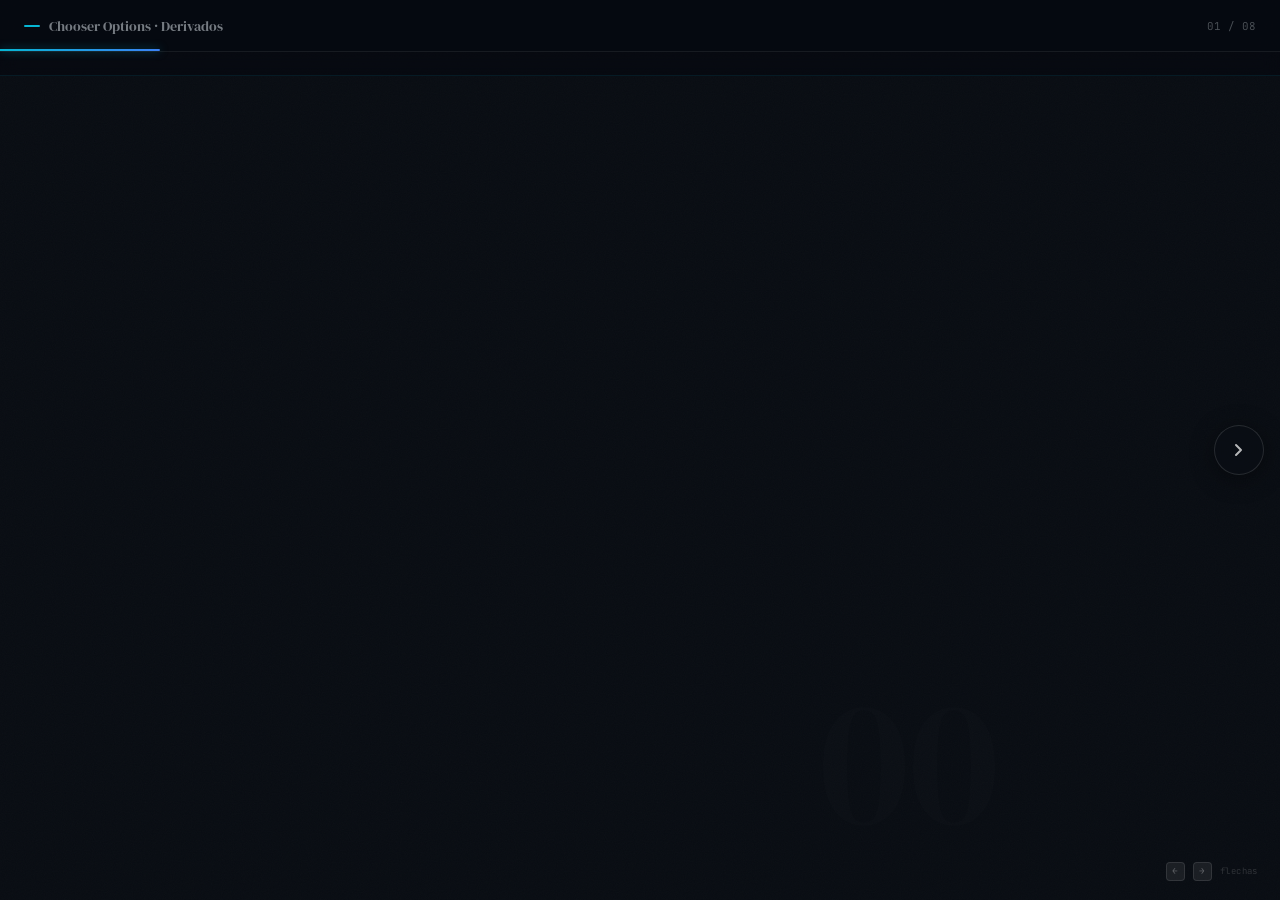
==== commit ddde6ebd: "Sync index.html — slide 0 simplified https://claude.ai/code/session_017YorSeYd5EPrApizBNCSz3" ====
--- a/index.html
+++ b/index.html
@@ -252,11 +252,13 @@
    ══════════════════════════════════════════════════════════════════ */
 #s00{padding:0;justify-content:stretch;}
 #s00 canvas{position:absolute;inset:0;z-index:0;width:100%;height:100%;}
-#s00 .inner{height:100%;display:grid;grid-template-columns:1fr 380px;gap:0;align-items:center;padding:5.5rem 6vw 5rem;padding-top:calc(52px + 24px + 2.5rem);}
-#s00 .cover-left{display:flex;flex-direction:column;gap:0;padding-right:3rem;}
-#s00 .cover-right{display:flex;flex-direction:column;gap:1rem;border-left:1px solid var(--brd);padding-left:2.5rem;}
-.cover-n{position:absolute;right:0;bottom:-1.5rem;font-family:var(--serif);font-size:clamp(5rem,13vw,11rem);color:rgba(255,255,255,.015);line-height:1;pointer-events:none;user-select:none;}
-.cover-meta{display:flex;gap:1.8rem;flex-wrap:wrap;border-top:1px solid rgba(255,255,255,.07);padding-top:1.2rem;margin-top:1.4rem;}
+#s00 .inner{
+  height:100%;display:flex;flex-direction:column;justify-content:center;
+  padding:5.5rem 6vw 5rem;padding-top:calc(52px + 24px + 3rem);
+  max-width:820px;
+}
+.cover-n{position:absolute;right:4vw;bottom:3rem;font-family:var(--serif);font-size:clamp(6rem,14vw,13rem);color:rgba(255,255,255,.012);line-height:1;pointer-events:none;user-select:none;}
+.cover-meta{display:flex;gap:2rem;flex-wrap:wrap;border-top:1px solid rgba(255,255,255,.07);padding-top:1.2rem;margin-top:1.6rem;}
 .cover-meta-item .ml{font-size:.58rem;text-transform:uppercase;letter-spacing:.1em;color:var(--ink3);margin-bottom:.2rem;}
 .cover-meta-item .mv{font-family:var(--mono);font-size:.8rem;color:var(--ink2);font-weight:500;}
 .cover-authors{display:flex;gap:1.5rem;flex-wrap:wrap;margin-top:.85rem;padding-top:.85rem;border-top:1px solid rgba(255,255,255,.06);}
@@ -265,17 +267,6 @@
 .cover-author:nth-child(2) .cover-author-dot{animation-delay:.8s;}
 @keyframes dotPulse{0%,100%{box-shadow:0 0 0 0 rgba(6,182,212,.5);}50%{box-shadow:0 0 0 6px rgba(6,182,212,0);}}
 .cover-author-name{font-size:.8rem;color:var(--ink2);font-weight:500;}
-.formula-card{background:var(--teal-d);border:1px solid rgba(6,182,212,.2);border-radius:var(--r);padding:1.1rem 1.4rem;text-align:center;}
-.formula-card .fc-lbl{font-family:var(--mono);font-size:.58rem;color:var(--teal);letter-spacing:.12em;text-transform:uppercase;margin-bottom:.6rem;}
-.kpi-grid{display:grid;grid-template-columns:1fr 1fr;gap:.65rem;}
-.kpi-box{background:var(--sur2);border:1px solid var(--brd);border-radius:var(--r);padding:.9rem 1rem;}
-.kpi-val{font-family:var(--mono);font-size:1.3rem;font-weight:600;color:var(--amber);margin-bottom:.18rem;line-height:1.2;}
-.kpi-lbl{font-size:.6rem;color:var(--ink3);letter-spacing:.04em;}
-.tl-mini{background:var(--sur);border:1px solid var(--brd);border-radius:var(--r);padding:.9rem 1rem;display:flex;align-items:center;justify-content:space-between;gap:.5rem;}
-.tl-node{text-align:center;flex:1;}
-.tl-time{font-family:var(--mono);font-size:.58rem;color:var(--ink3);margin-bottom:.28rem;}
-.tl-label{font-size:.8rem;font-weight:600;}
-.tl-arrow{color:var(--ink3);font-size:14px;flex-shrink:0;}
 
 /* ══════════════════════════════════════════════════════════════════
    SLIDE 3 — GREEKS (controls panel)
@@ -344,50 +335,28 @@
 <section class="slide th-dark active" data-i="0" id="s00">
   <canvas id="cover-canvas"></canvas>
   <div class="inner">
-    <div class="cover-left">
-      <div class="lbl lbl-teal reveal">Derivados Exóticos &middot; Finanzas Cuantitativas</div>
-      <h1 class="t-xl reveal">
-        <em>Chooser</em><br/>Options
-      </h1>
-      <p class="t-sub reveal">
-        Es miércoles. En <strong style="color:#e6edf3;">48 horas</strong>, la Fed anuncia su decisión.<br/>
-        No sabes si el mercado subirá o bajará. Pero sabes que <strong style="color:#e6edf3;">se moverá</strong>.<br/>
-        ¿Compras una call? ¿Una put? ¿Un straddle caro?<br/>
-        O… compras el derecho de elegir.
-      </p>
-      <div class="cover-meta reveal">
-        <div class="cover-meta-item"><div class="ml">Modelo</div><div class="mv">Rubinstein (1991)</div></div>
-        <div class="cover-meta-item"><div class="ml">Tipo</div><div class="mv">Opción exótica plain</div></div>
-        <div class="cover-meta-item"><div class="ml">Fórmula</div><div class="mv">Solución cerrada BSM</div></div>
-      </div>
-      <div class="cover-authors reveal">
-        <div class="cover-author"><div class="cover-author-dot"></div><div class="cover-author-name">Ana Sofía Rojas Valderrama</div></div>
-        <div class="cover-author"><div class="cover-author-dot"></div><div class="cover-author-name">Juan Felipe Barriga Beltrán</div></div>
-      </div>
-    </div>
-    <div class="cover-right">
-      <div class="formula-card reveal">
-        <div class="fc-lbl">Valor en fecha de elección</div>
-        \[V_{t_c} = \max\!\bigl(C(S_{t_c}),\; P(S_{t_c})\bigr)\]
-        <div style="font-size:.75rem;color:var(--ink3);margin-top:.5rem;">El comprador elige la pierna más valiosa.</div>
-      </div>
-      <div class="kpi-grid reveal">
-        <div class="kpi-box"><div class="kpi-val" style="color:var(--teal);font-size:1rem;">t<sub>c</sub> &lt; T</div><div class="kpi-lbl">Chooser date</div></div>
-        <div class="kpi-box"><div class="kpi-val">1991</div><div class="kpi-lbl">Año — Rubinstein</div></div>
-        <div class="kpi-box"><div class="kpi-val" style="color:var(--teal);font-size:1rem;">max(C,P)</div><div class="kpi-lbl">Payoff en t<sub>c</sub></div></div>
-        <div class="kpi-box"><div class="kpi-val" style="color:var(--blue);font-size:1rem;">−14%</div><div class="kpi-lbl">vs straddle</div></div>
-      </div>
-      <div class="tl-mini reveal">
-        <div class="tl-node"><div class="tl-time">t = 0</div><div class="tl-label" style="color:var(--teal);">Compra</div></div>
-        <div class="tl-arrow">→</div>
-        <div class="tl-node"><div class="tl-time">t = t<sub>c</sub></div><div class="tl-label" style="color:var(--violet);">Eliges</div></div>
-        <div class="tl-arrow">→</div>
-        <div class="tl-node"><div class="tl-time">t = T</div><div class="tl-label" style="color:var(--amber);">Cobras</div></div>
-      </div>
-      <div class="co co-amber reveal">
-        <div class="co-mark cm-amber">Cota</div>
-        <div class="co-text">\(\max(C_0,P_0)\;\leq\;V_0^{\text{Ch}}\;\leq\;C_0+P_0\)</div>
-      </div>
+    <div class="lbl lbl-teal reveal">Derivados Exóticos &middot; Finanzas Cuantitativas</div>
+    <h1 class="t-xl reveal">
+      <em>Chooser</em><br/>Options
+    </h1>
+    <p class="t-sub reveal" style="max-width:54ch;">
+      Paga una prima hoy. En la fecha <em style="color:#e6edf3;font-style:normal;">t<sub>c</sub></em>,
+      cuando ya sabes hacia dónde fue el mercado, eliges si quieres
+      una <em style="color:#e6edf3;font-style:normal;">call</em> o una <em style="color:#e6edf3;font-style:normal;">put</em>.
+    </p>
+    <div class="reveal" style="margin-top:1.4rem;font-size:clamp(.9rem,1.1vw,1.05rem);color:var(--ink2);line-height:1.65;max-width:50ch;border-left:2px solid rgba(6,182,212,.3);padding-left:1rem;">
+      \[V_0 = C_{BS}(S,K,T,r,q,\sigma) + P_{BS}(S,K^*,t_c,r,q,\sigma)\]
+      <span style="font-size:.75rem;color:var(--ink3);">Rubinstein (1991) &mdash; solución cerrada bajo Black-Scholes</span>
+    </div>
+    <div class="cover-meta reveal">
+      <div class="cover-meta-item"><div class="ml">Tipo</div><div class="mv">Opción exótica plain</div></div>
+      <div class="cover-meta-item"><div class="ml">Chooser date</div><div class="mv">t<sub>c</sub> &lt; T</div></div>
+      <div class="cover-meta-item"><div class="ml">Payoff</div><div class="mv">max(C, P)</div></div>
+      <div class="cover-meta-item"><div class="ml">vs Straddle</div><div class="mv">Prima −14%</div></div>
+    </div>
+    <div class="cover-authors reveal">
+      <div class="cover-author"><div class="cover-author-dot"></div><div class="cover-author-name">Ana Sofía Rojas Valderrama</div></div>
+      <div class="cover-author"><div class="cover-author-dot"></div><div class="cover-author-name">Juan Felipe Barriga Beltrán</div></div>
     </div>
     <div class="cover-n">00</div>
   </div>
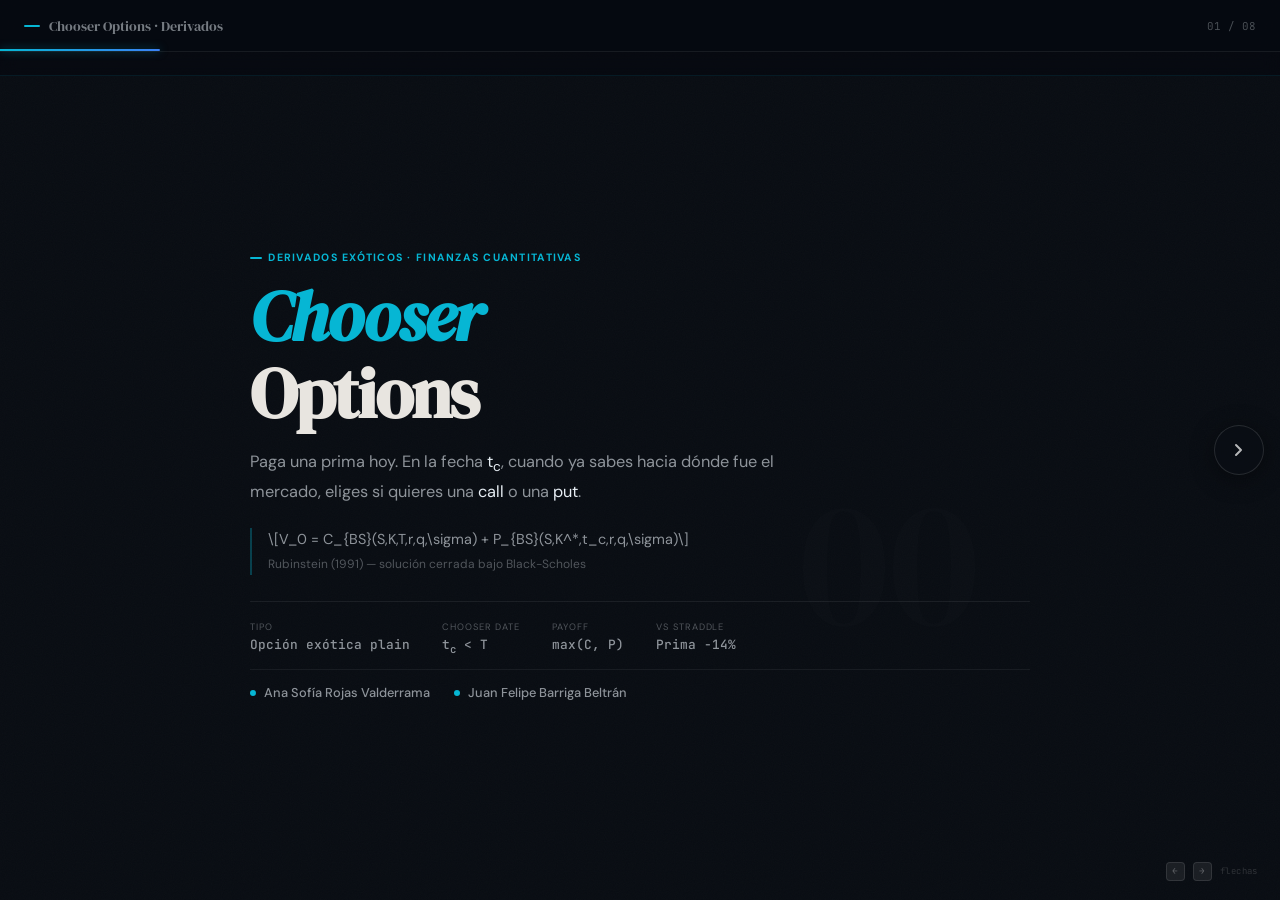
==== commit 7d3e6d9b: "Sync index.html https://claude.ai/code/session_017YorSeYd5EPrApizBNCSz3" ====
--- a/index.html
+++ b/index.html
@@ -140,15 +140,15 @@
 }
 
 /* ── REVEAL ───────────────────────────────────────────────────────── */
-.reveal{opacity:0;transform:translateY(38px) scale(.96);filter:blur(5px);transition:opacity .65s var(--ease),transform .65s var(--ease),filter .5s var(--ease);}
-.reveal.in{opacity:1;transform:none;filter:none;}
-.reveal:nth-child(1){transition-delay:.05s;}
-.reveal:nth-child(2){transition-delay:.15s;}
-.reveal:nth-child(3){transition-delay:.27s;}
-.reveal:nth-child(4){transition-delay:.39s;}
-.reveal:nth-child(5){transition-delay:.51s;}
-.reveal:nth-child(6){transition-delay:.63s;}
-.reveal:nth-child(7){transition-delay:.74s;}
+.reveal{opacity:0;transform:translateY(32px) scale(.97);filter:blur(4px);transition:opacity .65s var(--ease),transform .65s var(--ease),filter .5s var(--ease);}
+.slide.active .reveal{opacity:1;transform:none;filter:none;}
+.slide.active .reveal:nth-child(1){transition-delay:.05s;}
+.slide.active .reveal:nth-child(2){transition-delay:.15s;}
+.slide.active .reveal:nth-child(3){transition-delay:.27s;}
+.slide.active .reveal:nth-child(4){transition-delay:.39s;}
+.slide.active .reveal:nth-child(5){transition-delay:.51s;}
+.slide.active .reveal:nth-child(6){transition-delay:.63s;}
+.slide.active .reveal:nth-child(7){transition-delay:.74s;}
 
 /* ── INNER + GRIDS ────────────────────────────────────────────────── */
 .inner{width:100%;max-width:1100px;margin:0 auto;position:relative;z-index:1;}
@@ -250,13 +250,9 @@
 /* ══════════════════════════════════════════════════════════════════
    SLIDE 0 — COVER
    ══════════════════════════════════════════════════════════════════ */
-#s00{padding:0;justify-content:stretch;}
+#s00{padding-top:calc(52px + 24px + 3rem);}
 #s00 canvas{position:absolute;inset:0;z-index:0;width:100%;height:100%;}
-#s00 .inner{
-  height:100%;display:flex;flex-direction:column;justify-content:center;
-  padding:5.5rem 6vw 5rem;padding-top:calc(52px + 24px + 3rem);
-  max-width:820px;
-}
+#s00 .inner{max-width:780px;}
 .cover-n{position:absolute;right:4vw;bottom:3rem;font-family:var(--serif);font-size:clamp(6rem,14vw,13rem);color:rgba(255,255,255,.012);line-height:1;pointer-events:none;user-select:none;}
 .cover-meta{display:flex;gap:2rem;flex-wrap:wrap;border-top:1px solid rgba(255,255,255,.07);padding-top:1.2rem;margin-top:1.6rem;}
 .cover-meta-item .ml{font-size:.58rem;text-transform:uppercase;letter-spacing:.1em;color:var(--ink3);margin-bottom:.2rem;}
@@ -809,9 +805,7 @@
   slides[cur].classList.add('active');
   document.querySelectorAll('.tb-phase')[cur].classList.add('active');
   document.querySelectorAll('.tb-pill')[cur].classList.add('active');
-  // trigger reveals
-  slides[cur].querySelectorAll('.reveal').forEach(el=>el.classList.add('in'));
-  document.getElementById('progress-bar').style.width=((cur/(TOTAL-1))*100)+'%';
+    document.getElementById('progress-bar').style.width=((cur/(TOTAL-1))*100)+'%';
   document.getElementById('tb-cnt').textContent=String(cur+1).padStart(2,'0')+' / '+String(TOTAL).padStart(2,'0');
   document.getElementById('nav-prev').classList.toggle('off',cur===0);
   document.getElementById('nav-next').classList.toggle('off',cur===TOTAL-1);
@@ -825,8 +819,6 @@
   if(e.key==='ArrowRight'||e.key==='ArrowDown')goTo(cur+1);
   if(e.key==='ArrowLeft'||e.key==='ArrowUp')goTo(cur-1);
 });
-// trigger initial reveals
-slides[0].querySelectorAll('.reveal').forEach(el=>el.classList.add('in'));
 
 /* ════════════════════════════════════════════════════════════════
    CHART DEFAULTS
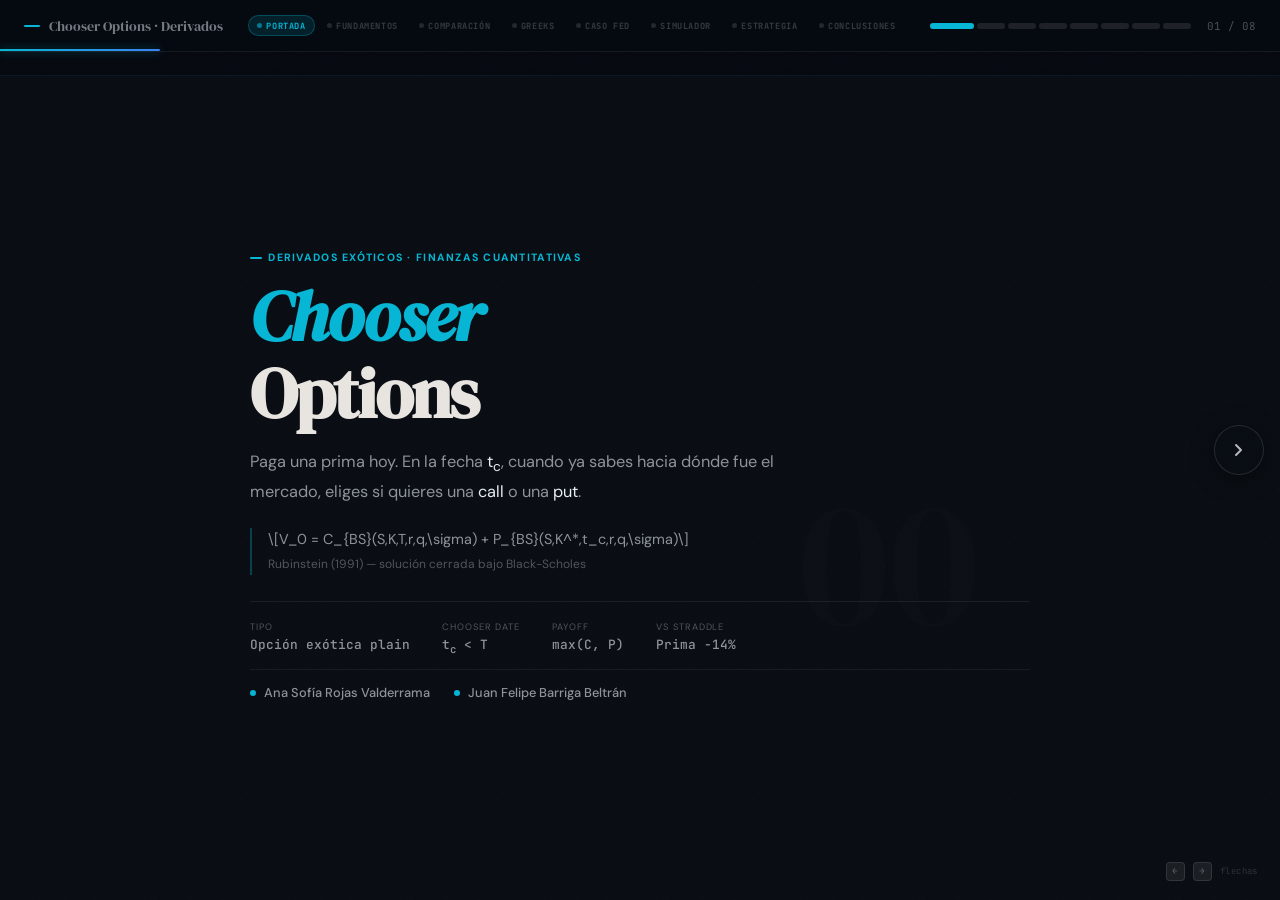
==== commit 39ba98e0: "Add mouse wheel zoom + drag pan to all Chart.js charts Adds chartjs-plugin-zoom (+ hammerjs) via CDN" ====
--- a/index.html
+++ b/index.html
@@ -741,6 +741,8 @@
 </div><!-- end deck -->
 
 <script src="https://cdn.jsdelivr.net/npm/chart.js@4.4.0/dist/chart.umd.min.js"></script>
+<script src="https://cdn.jsdelivr.net/npm/hammerjs@2.0.8/hammer.min.js"></script>
+<script src="https://cdn.jsdelivr.net/npm/chartjs-plugin-zoom@2.0.1/dist/chartjs-plugin-zoom.min.js"></script>
 <script>
 /* ════════════════════════════════════════════════════════════════
    MATH CORE
@@ -818,6 +820,10 @@
 document.addEventListener('keydown',e=>{
   if(e.key==='ArrowRight'||e.key==='ArrowDown')goTo(cur+1);
   if(e.key==='ArrowLeft'||e.key==='ArrowUp')goTo(cur-1);
+  if(e.key==='f'||e.key==='F'){
+    if(!document.fullscreenElement)document.documentElement.requestFullscreen().catch(()=>{});
+    else document.exitFullscreen();
+  }
 });
 
 /* ════════════════════════════════════════════════════════════════
@@ -855,7 +861,8 @@
     if(view==='all'||view==='chooser')ds.push({label:'Chooser',data:pts.map(s=>Math.max(Math.max(s-K,0),Math.max(K-s,0))-pCh),borderColor:'#22C55E',borderWidth:2.5,pointRadius:0,tension:.3});
     return ds;
   }
-  chartPayoff=new Chart(ctx,{type:'line',data:{labels:pts,datasets:mkDatasets('all')},options:{animation:false,plugins:{legend:{labels:{boxWidth:12,font:{size:11}}}},scales:{x:{title:{display:true,text:'S_T',font:{size:10}},ticks:{font:{family:'JetBrains Mono',size:9}},grid:{color:'rgba(255,255,255,.05)'}},y:{title:{display:true,text:'P&L ($)'},grid:{color:'rgba(255,255,255,.05)'},ticks:{font:{family:'JetBrains Mono',size:9}}},},}}});
+  chartPayoff=new Chart(ctx,{type:'line',data:{labels:pts,datasets:mkDatasets('all')},options:{animation:false,plugins:{legend:{labels:{boxWidth:12,font:{size:11}}},zoom:{zoom:{wheel:{enabled:true},pinch:{enabled:true},mode:'xy'},pan:{enabled:true,mode:'xy'}}},scales:{x:{title:{display:true,text:'S_T',font:{size:10}},ticks:{font:{family:'JetBrains Mono',size:9}},grid:{color:'rgba(255,255,255,.05)'}},y:{title:{display:true,text:'P&L ($)'},grid:{color:'rgba(255,255,255,.05)'},ticks:{font:{family:'JetBrains Mono',size:9}}},},}});
+  ctx.canvas.addEventListener('dblclick',()=>chartPayoff.resetZoom());
   window._s2Update=function(v){chartPayoff.data.datasets=mkDatasets(v);chartPayoff.update('none');};
 }
 function setPayoffView(v,btn){
@@ -878,7 +885,8 @@
 };
 function initS3(){
   const ctx=document.getElementById('chart-greek').getContext('2d');
-  chartGreek=new Chart(ctx,{type:'line',data:{labels:[],datasets:[{label:'',data:[],borderColor:'#06B6D4',borderWidth:2.5,pointRadius:0,tension:.3,fill:false}]},options:{animation:false,plugins:{legend:{display:false}},scales:{x:{title:{display:true,text:'S₀'},grid:{color:'rgba(255,255,255,.05)'},ticks:{font:{family:'JetBrains Mono',size:9}}},y:{grid:{color:'rgba(255,255,255,.05)'},ticks:{font:{family:'JetBrains Mono',size:9}}}}}});
+  chartGreek=new Chart(ctx,{type:'line',data:{labels:[],datasets:[{label:'',data:[],borderColor:'#06B6D4',borderWidth:2.5,pointRadius:0,tension:.3,fill:false}]},options:{animation:false,plugins:{legend:{display:false},zoom:{zoom:{wheel:{enabled:true},pinch:{enabled:true},mode:'xy'},pan:{enabled:true,mode:'xy'}}},scales:{x:{title:{display:true,text:'S₀'},grid:{color:'rgba(255,255,255,.05)'},ticks:{font:{family:'JetBrains Mono',size:9}}},y:{grid:{color:'rgba(255,255,255,.05)'},ticks:{font:{family:'JetBrains Mono',size:9}}}}}});
+  ctx.canvas.addEventListener('dblclick',()=>chartGreek.resetZoom());
   updGreek();
 }
 function updGreek(){
@@ -948,9 +956,11 @@
 function initS5(){
   const c1=document.getElementById('chart-sim-payoff').getContext('2d');
   const c2=document.getElementById('chart-sim-premia').getContext('2d');
-  const lineOpts={animation:false,plugins:{legend:{labels:{boxWidth:10,font:{size:10}}}},scales:{x:{grid:{color:'rgba(255,255,255,.05)'},ticks:{font:{family:'JetBrains Mono',size:9}}},y:{grid:{color:'rgba(255,255,255,.05)'},ticks:{font:{family:'JetBrains Mono',size:9}}}}};
+  const lineOpts={animation:false,plugins:{legend:{labels:{boxWidth:10,font:{size:10}}},zoom:{zoom:{wheel:{enabled:true},pinch:{enabled:true},mode:'xy'},pan:{enabled:true,mode:'xy'}}},scales:{x:{grid:{color:'rgba(255,255,255,.05)'},ticks:{font:{family:'JetBrains Mono',size:9}}},y:{grid:{color:'rgba(255,255,255,.05)'},ticks:{font:{family:'JetBrains Mono',size:9}}}}};
   chartSimP=new Chart(c1,{type:'line',data:{labels:[],datasets:[{label:'Chooser',borderColor:'#06B6D4',borderWidth:2.5,pointRadius:0,data:[]},{label:'Straddle',borderColor:'#F59E0B',borderWidth:1.5,borderDash:[4,3],pointRadius:0,data:[]},{label:'Call',borderColor:'#3B82F6',borderWidth:1.5,pointRadius:0,data:[]},{label:'Put',borderColor:'#8B5CF6',borderWidth:1.5,pointRadius:0,data:[]}]},options:lineOpts});
   chartSimPrem=new Chart(c2,{type:'line',data:{labels:[],datasets:[{label:'Chooser',borderColor:'#06B6D4',borderWidth:2.5,pointRadius:0,data:[]},{label:'Straddle',borderColor:'#F59E0B',borderWidth:1.5,borderDash:[4,3],pointRadius:0,data:[]},{label:'Call',borderColor:'#3B82F6',borderWidth:1.5,pointRadius:0,data:[]},{label:'Put',borderColor:'#8B5CF6',borderWidth:1.5,pointRadius:0,data:[]}]},options:lineOpts});
+  c1.canvas.addEventListener('dblclick',()=>chartSimP.resetZoom());
+  c2.canvas.addEventListener('dblclick',()=>chartSimPrem.resetZoom());
   updSim();
 }
 function updSim(){
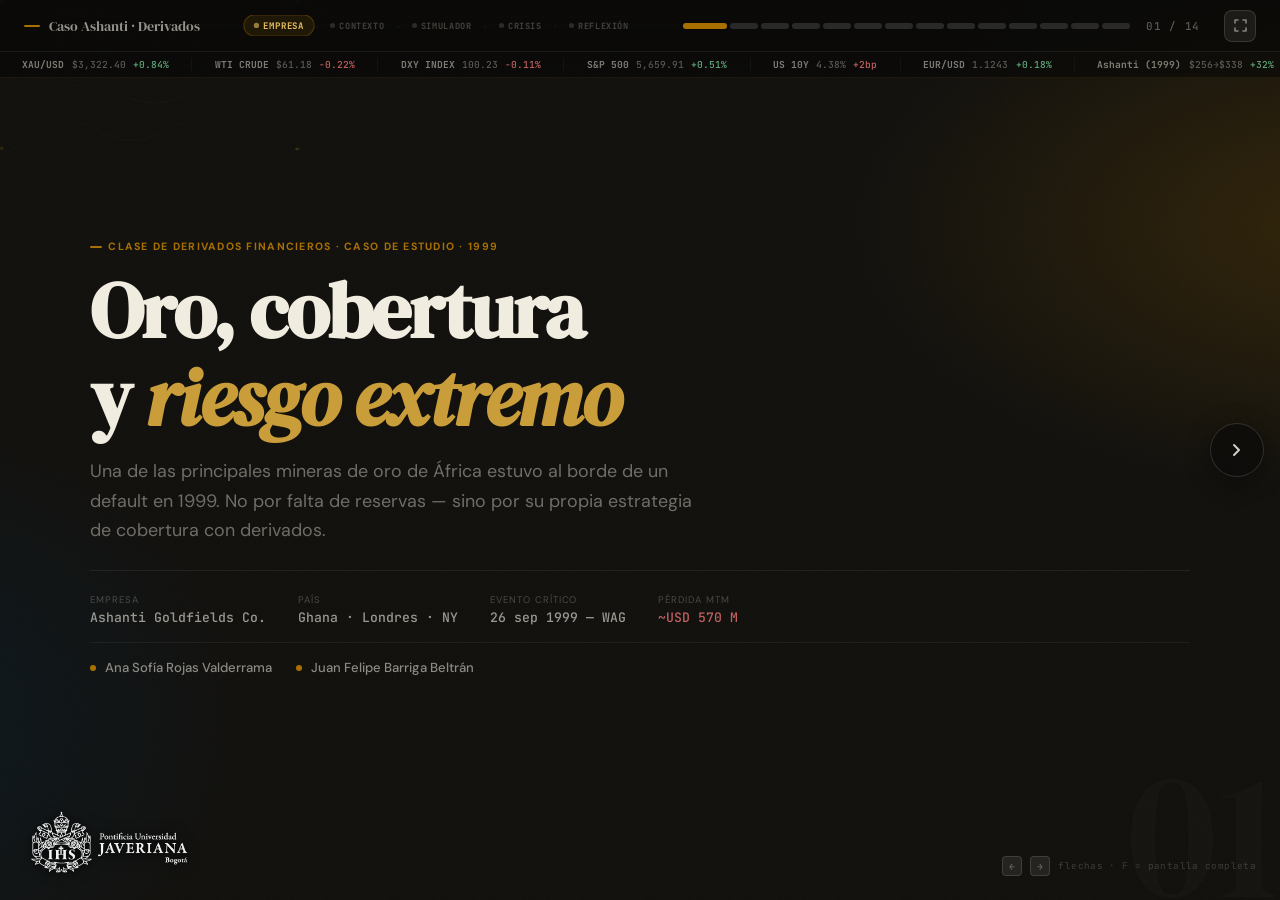
==== commit 09fadee5: "Restore Ashanti Goldfields presentation in index.html Reverts index.html to the original Ashanti Gol" ====
--- a/index.html
+++ b/index.html
@@ -1,1062 +1,573 @@
 <!DOCTYPE html>
 <html lang="es">
 <head>
-<meta charset="UTF-8"/>
-<meta name="viewport" content="width=device-width, initial-scale=1.0"/>
-<title>Chooser Options — Rubinstein (1991)</title>
-<link rel="preconnect" href="https://fonts.googleapis.com"/>
-<link rel="preconnect" href="https://fonts.gstatic.com" crossorigin/>
-<link href="https://fonts.googleapis.com/css2?family=DM+Serif+Display:ital@0;1&family=DM+Sans:opsz,wght@9..40,300;9..40,400;9..40,500;9..40,600;9..40,700&family=JetBrains+Mono:wght@400;500;600&display=swap" rel="stylesheet"/>
-<link rel="stylesheet" href="https://cdn.jsdelivr.net/npm/katex@0.16.9/dist/katex.min.css"/>
-<script defer src="https://cdn.jsdelivr.net/npm/katex@0.16.9/dist/katex.min.js"></script>
-<script defer src="https://cdn.jsdelivr.net/npm/katex@0.16.9/dist/contrib/auto-render.min.js"></script>
-<style>
-:root{
-  --serif:"DM Serif Display",Georgia,serif;
-  --sans:"DM Sans",system-ui,sans-serif;
-  --mono:"JetBrains Mono",monospace;
-  --teal:#06B6D4; --teal-s:rgba(6,182,212,.13); --teal-d:rgba(6,182,212,.07);
-  --blue:#3B82F6; --blue-s:rgba(59,130,246,.13); --blue-d:rgba(59,130,246,.07);
-  --amber:#F59E0B; --amber-s:rgba(245,158,11,.13); --amber-d:rgba(245,158,11,.07);
-  --green:#22C55E; --red:#EF4444; --violet:#8B5CF6;
-  --ink:#e6edf3; --ink2:rgba(230,237,243,.6); --ink3:rgba(230,237,243,.32);
-  --bg:#080c12; --sur:rgba(255,255,255,.04); --sur2:rgba(255,255,255,.075);
-  --brd:rgba(255,255,255,.08); --div:rgba(255,255,255,.05);
-  --ease:cubic-bezier(.16,1,.3,1); --ease-back:cubic-bezier(.34,1.56,.64,1);
-  --r:14px; --rx:20px;
-}
-*,*::before,*::after{box-sizing:border-box;margin:0;padding:0;}
-html,body{height:100%;overflow:hidden;font-family:var(--sans);-webkit-font-smoothing:antialiased;}
-body{background:#0a0d14;}
-h1,h2,h3{font-family:var(--serif);line-height:1.1;text-wrap:balance;}
-button{cursor:pointer;font:inherit;border:0;background:none;}
-
-/* ── DECK ─────────────────────────────────────────────────────────── */
-#deck{position:fixed;inset:0;overflow:hidden;}
-.slide{
-  position:absolute;inset:0;
-  display:flex;flex-direction:column;justify-content:center;
-  padding:5.5rem 6vw 5rem;
-  overflow-y:auto;opacity:0;pointer-events:none;z-index:1;
-  will-change:opacity;
-}
-.slide.active{opacity:1;pointer-events:all;z-index:10;}
-
-/* themes */
-.th-dark{background:#080c12;color:#e8e5e0;}
-.th-alt {background:#0d1117;color:#e8e5e0;}
-.th-dark::before,.th-alt::before{
-  content:'';position:absolute;inset:0;pointer-events:none;z-index:0;opacity:.025;
-  background-image:url("data:image/svg+xml,%3Csvg viewBox='0 0 256 256' xmlns='http://www.w3.org/2000/svg'%3E%3Cfilter id='n'%3E%3CfeTurbulence type='fractalNoise' baseFrequency='0.9' numOctaves='4' stitchTiles='stitch'/%3E%3C/filter%3E%3Crect width='100%25' height='100%25' filter='url(%23n)'/%3E%3C/svg%3E");
-  background-size:256px;
-}
-
-/* ── TOPBAR ───────────────────────────────────────────────────────── */
-#topbar{
-  position:fixed;top:0;left:0;right:0;z-index:300;height:52px;
-  display:flex;align-items:center;gap:1rem;padding:0 1.5rem;
-  background:rgba(6,9,16,.82);backdrop-filter:blur(20px);-webkit-backdrop-filter:blur(20px);
-  border-bottom:1px solid rgba(255,255,255,.07);
-}
-#progress-bar{
-  position:absolute;bottom:0;left:0;height:2px;
-  background:linear-gradient(90deg,var(--teal),var(--blue),var(--violet));
-  background-size:200% 100%;
-  animation:progShimmer 3s linear infinite;
-  transition:width .55s var(--ease);
-  border-radius:0 2px 2px 0;
-  box-shadow:0 0 8px rgba(6,182,212,.5);
-}
-@keyframes progShimmer{0%{background-position:100% 0;}100%{background-position:-100% 0;}}
-.tb-brand{
-  font-family:var(--serif);font-size:.9rem;color:rgba(230,237,243,.5);
-  display:flex;align-items:center;gap:.55rem;flex-shrink:0;
-}
-.tb-line{width:16px;height:2px;background:var(--teal);border-radius:2px;flex-shrink:0;}
-#tb-phases{display:flex;align-items:center;gap:2px;flex:1;justify-content:center;overflow:hidden;}
-.tb-phase{
-  display:flex;align-items:center;gap:4px;padding:.22rem .55rem;border-radius:99px;
-  font-family:var(--mono);font-size:.54rem;font-weight:700;text-transform:uppercase;letter-spacing:.07em;
-  color:rgba(230,237,243,.22);border:1px solid transparent;
-  transition:color .35s,background .35s,border-color .35s;white-space:nowrap;cursor:pointer;
-}
-.tb-phase.active{color:var(--teal);background:var(--teal-s);border-color:rgba(6,182,212,.3);}
-.tb-phase-dot{width:5px;height:5px;border-radius:50%;background:currentColor;opacity:.6;flex-shrink:0;}
-.tb-pills{display:flex;gap:3px;align-items:center;flex-shrink:0;}
-.tb-pill{
-  width:28px;height:6px;border-radius:3px;
-  background:rgba(255,255,255,.1);cursor:pointer;
-  transition:background .2s,width .3s var(--ease);position:relative;overflow:hidden;
-}
-.tb-pill::after{content:'';position:absolute;inset:0;background:var(--teal);transform:scaleX(0);transform-origin:left;transition:transform .4s var(--ease);}
-.tb-pill.active{width:44px;}
-.tb-pill.active::after{transform:scaleX(1);}
-.tb-counter{font-family:var(--mono);font-size:.68rem;color:rgba(230,237,243,.3);min-width:2.8rem;text-align:right;flex-shrink:0;}
-
-/* ── TICKER ───────────────────────────────────────────────────────── */
-#ticker-strip{
-  position:fixed;top:52px;left:0;right:0;z-index:299;height:24px;
-  overflow:hidden;background:rgba(6,9,16,.7);backdrop-filter:blur(10px);
-  border-bottom:1px solid rgba(6,182,212,.1);display:flex;align-items:center;
-}
-.ticker-track{display:flex;gap:0;animation:tickerScroll 50s linear infinite;white-space:nowrap;}
-.ticker-item{
-  font-family:var(--mono);font-size:.58rem;font-weight:500;
-  padding:0 1.2rem;color:rgba(230,237,243,.28);
-  border-right:1px solid rgba(255,255,255,.04);
-  display:flex;align-items:center;gap:.4rem;
-}
-.t-name{color:rgba(230,237,243,.45);font-weight:700;}
-.t-up{color:#22C55E;}.t-dn{color:#EF4444;}.t-fl{color:rgba(230,237,243,.35);}
-@keyframes tickerScroll{from{transform:translateX(0);}to{transform:translateX(-50%);}}
-
-/* ── NAV ARROWS ───────────────────────────────────────────────────── */
-.nav-arrow{
-  position:fixed;top:50%;z-index:300;transform:translateY(-50%);
-  width:50px;height:50px;border-radius:50%;
-  background:rgba(10,14,20,.75);backdrop-filter:blur(14px);
-  border:1px solid rgba(255,255,255,.12);color:rgba(255,255,255,.7);
-  display:flex;align-items:center;justify-content:center;
-  transition:background .2s,color .2s,transform .25s var(--ease-back),box-shadow .2s;
-  box-shadow:0 4px 24px rgba(0,0,0,.4);
-}
-.nav-arrow:hover{
-  background:var(--teal);color:#fff;
-  transform:translateY(-50%) scale(1.12);
-  box-shadow:0 8px 32px rgba(6,182,212,.35);
-}
-.nav-arrow.off{opacity:0;pointer-events:none;}
-#nav-prev{left:1rem;}#nav-next{right:1rem;}
-#keyhint{
-  position:fixed;bottom:1.2rem;right:1.4rem;z-index:300;
-  font-family:var(--mono);font-size:.56rem;color:rgba(255,255,255,.15);
-  letter-spacing:.04em;display:flex;align-items:center;gap:.5rem;
-}
-.keybadge{
-  display:inline-flex;align-items:center;justify-content:center;
-  width:19px;height:19px;border-radius:4px;
-  background:rgba(255,255,255,.07);border:1px solid rgba(255,255,255,.1);
-  font-size:.58rem;color:rgba(255,255,255,.3);
-}
-
-/* ── REVEAL ───────────────────────────────────────────────────────── */
-.reveal{opacity:0;transform:translateY(32px) scale(.97);filter:blur(4px);transition:opacity .65s var(--ease),transform .65s var(--ease),filter .5s var(--ease);}
-.slide.active .reveal{opacity:1;transform:none;filter:none;}
-.slide.active .reveal:nth-child(1){transition-delay:.05s;}
-.slide.active .reveal:nth-child(2){transition-delay:.15s;}
-.slide.active .reveal:nth-child(3){transition-delay:.27s;}
-.slide.active .reveal:nth-child(4){transition-delay:.39s;}
-.slide.active .reveal:nth-child(5){transition-delay:.51s;}
-.slide.active .reveal:nth-child(6){transition-delay:.63s;}
-.slide.active .reveal:nth-child(7){transition-delay:.74s;}
-
-/* ── INNER + GRIDS ────────────────────────────────────────────────── */
-.inner{width:100%;max-width:1100px;margin:0 auto;position:relative;z-index:1;}
-.g2{display:grid;grid-template-columns:1fr 1fr;gap:1.5rem;align-items:start;}
-.g3{display:grid;grid-template-columns:1fr 1fr 1fr;gap:1rem;}
-.g4{display:grid;grid-template-columns:repeat(4,1fr);gap:1rem;}
-.mt3{margin-top:.75rem;}.mt4{margin-top:1rem;}.mt5{margin-top:1.25rem;}.mt6{margin-top:1.5rem;}
-
-/* ── LABELS ───────────────────────────────────────────────────────── */
-.lbl{display:inline-flex;align-items:center;gap:.4rem;font-size:.66rem;font-weight:700;text-transform:uppercase;letter-spacing:.12em;margin-bottom:.85rem;}
-.lbl::before{content:'';width:12px;height:2px;border-radius:2px;}
-.lbl-teal{color:var(--teal);}.lbl-teal::before{background:var(--teal);}
-.lbl-blue{color:var(--blue);}.lbl-blue::before{background:var(--blue);}
-.lbl-amber{color:var(--amber);}.lbl-amber::before{background:var(--amber);}
-.lbl-dim{color:var(--ink3);}.lbl-dim::before{background:var(--ink3);}
-
-/* ── TYPOGRAPHY ───────────────────────────────────────────────────── */
-.t-xl{font-size:clamp(2.4rem,5.5vw,4.4rem);letter-spacing:-.025em;margin-bottom:1rem;}
-.t-xl em{font-style:italic;color:var(--teal);}
-.t-h{font-size:clamp(1.55rem,2.8vw,2.4rem);margin-bottom:.75rem;}
-.t-sub{font-size:clamp(.87rem,1.3vw,1.02rem);color:var(--ink2);max-width:64ch;margin-bottom:1.2rem;line-height:1.65;}
-.mono{font-family:var(--mono);font-weight:600;}
-
-/* ── CALLOUTS ─────────────────────────────────────────────────────── */
-.co{border-radius:var(--r);padding:.85rem 1.05rem;border:1px solid;display:flex;gap:.65rem;align-items:flex-start;margin-bottom:.65rem;transition:transform .2s var(--ease-back);}
-.co:hover{transform:translateX(3px);}
-.co:last-child{margin-bottom:0;}
-.co-teal{background:var(--teal-d);border-color:rgba(6,182,212,.2);}
-.co-blue{background:var(--blue-d);border-color:rgba(59,130,246,.18);}
-.co-amber{background:var(--amber-d);border-color:rgba(245,158,11,.2);}
-.co-red{background:rgba(239,68,68,.06);border-color:rgba(239,68,68,.18);}
-.co-mark{font-family:var(--mono);font-size:.57rem;font-weight:700;text-transform:uppercase;letter-spacing:.06em;flex-shrink:0;padding-top:.06rem;}
-.cm-teal{color:var(--teal);}.cm-blue{color:var(--blue);}.cm-amber{color:var(--amber);}.cm-red{color:var(--red);}
-.co-text{font-size:.93rem;color:var(--ink2);line-height:1.6;}
-.co-text strong{color:var(--ink);font-weight:600;}
-
-/* ── STATS ────────────────────────────────────────────────────────── */
-.stats{display:flex;gap:1px;background:var(--brd);border:1px solid var(--brd);border-radius:var(--rx);overflow:hidden;}
-.stat{flex:1;background:var(--sur);padding:1.2rem .9rem;text-align:center;transition:background .2s;}
-.stat:hover{background:var(--sur2);}
-.stat-n{font-family:var(--mono);font-size:clamp(1.3rem,2.2vw,1.9rem);font-weight:700;letter-spacing:-.01em;margin-bottom:.22rem;display:inline-block;}
-.stat-n.nt{color:var(--teal);}
-.stat-n.nb{color:var(--blue);}
-.stat-n.na{color:var(--amber);}
-.stat-n.nr{color:var(--red);}
-.stat-l{font-size:.59rem;text-transform:uppercase;letter-spacing:.09em;color:var(--ink3);}
-
-/* ── TABLE ────────────────────────────────────────────────────────── */
-.tbl-wrap{background:var(--sur);border:1px solid var(--brd);border-radius:var(--rx);overflow:hidden;}
-.tbl{width:100%;border-collapse:collapse;font-size:.88rem;}
-.tbl th{text-align:left;padding:.5rem .85rem;font-family:var(--mono);font-size:.58rem;font-weight:700;text-transform:uppercase;letter-spacing:.08em;color:var(--ink3);border-bottom:2px solid var(--brd);}
-.tbl td{padding:.6rem .85rem;border-bottom:1px solid var(--div);color:var(--ink2);vertical-align:top;line-height:1.5;transition:background .15s;}
-.tbl tr:last-child td{border-bottom:0;}
-.tbl tr:hover td{background:var(--sur2);}
-
-/* ── CHART CONTAINER ──────────────────────────────────────────────── */
-.cc{background:var(--sur);border:1px solid var(--brd);border-radius:var(--rx);padding:1.2rem 1.2rem .6rem;}
-.cc-t{font-family:var(--serif);font-size:.98rem;margin-bottom:.18rem;color:var(--ink);}
-.cc-s{font-family:var(--mono);font-size:.6rem;color:var(--ink3);margin-bottom:.65rem;opacity:.75;}
-
-/* ── TABS ─────────────────────────────────────────────────────────── */
-.tab-row{display:flex;gap:5px;flex-wrap:wrap;margin-bottom:.85rem;}
-.tab-btn{
-  padding:.32rem .9rem;border-radius:6px;font-family:var(--mono);font-size:.68rem;font-weight:600;
-  letter-spacing:.04em;cursor:pointer;background:var(--sur);border:1px solid var(--brd);
-  color:var(--ink3);transition:all .18s;
-}
-.tab-btn:hover{color:var(--ink);border-color:rgba(255,255,255,.18);}
-.tab-btn.active{background:var(--teal-s);border-color:rgba(6,182,212,.35);color:var(--teal);}
-.tab-btn.tab-b.active{background:var(--blue-s);border-color:rgba(59,130,246,.35);color:var(--blue);}
-.tab-btn.tab-a.active{background:var(--amber-s);border-color:rgba(245,158,11,.35);color:var(--amber);}
-
-/* ── SLIDERS ──────────────────────────────────────────────────────── */
-.sl-group{margin-bottom:.7rem;}
-.sl-hdr{display:flex;justify-content:space-between;align-items:center;margin-bottom:4px;}
-.sl-name{font-family:var(--mono);font-size:.67rem;color:var(--ink3);}
-.sl-val{font-family:var(--mono);font-size:.75rem;font-weight:600;color:var(--ink);min-width:48px;text-align:right;}
-input[type="range"]{width:100%;-webkit-appearance:none;appearance:none;height:3px;border-radius:2px;outline:none;cursor:pointer;background:rgba(255,255,255,.1);}
-input[type="range"]::-webkit-slider-thumb{-webkit-appearance:none;width:13px;height:13px;border-radius:50%;background:var(--teal);cursor:pointer;box-shadow:0 0 7px rgba(6,182,212,.45);transition:transform .15s;}
-input[type="range"]::-webkit-slider-thumb:hover{transform:scale(1.25);}
-input[type="range"]::-moz-range-thumb{width:13px;height:13px;border-radius:50%;border:none;background:var(--teal);}
-
-/* ── LESSON BLOCKS ────────────────────────────────────────────────── */
-.les{border-radius:var(--r);padding:1.1rem;background:var(--sur);border:1px solid var(--brd);position:relative;overflow:hidden;transition:background .2s,transform .22s var(--ease-back);}
-.les:hover{background:var(--sur2);transform:translateY(-3px);}
-.les::before{content:'';position:absolute;top:0;left:0;right:0;height:3px;}
-.les.la::before{background:var(--teal);}
-.les.lb::before{background:var(--blue);}
-.les.lc::before{background:var(--amber);}
-.les.ld::before{background:var(--violet);}
-.les-n{font-family:var(--mono);font-size:1.4rem;font-weight:700;color:rgba(255,255,255,.04);line-height:1;margin-bottom:.5rem;}
-.les-t{font-family:var(--serif);font-size:.88rem;color:var(--ink);margin-bottom:.32rem;}
-.les-b{font-size:.85rem;color:var(--ink2);line-height:1.6;}
-
-/* ── KATEX ────────────────────────────────────────────────────────── */
-.katex-display{overflow-x:auto;overflow-y:hidden;margin:.3em 0;}
-.katex{font-size:.9em !important;}
-
-/* ══════════════════════════════════════════════════════════════════
-   SLIDE 0 — COVER
-   ══════════════════════════════════════════════════════════════════ */
-#s00{padding-top:calc(52px + 24px + 3rem);}
-#s00 canvas{position:absolute;inset:0;z-index:0;width:100%;height:100%;}
-#s00 .inner{max-width:780px;}
-.cover-n{position:absolute;right:4vw;bottom:3rem;font-family:var(--serif);font-size:clamp(6rem,14vw,13rem);color:rgba(255,255,255,.012);line-height:1;pointer-events:none;user-select:none;}
-.cover-meta{display:flex;gap:2rem;flex-wrap:wrap;border-top:1px solid rgba(255,255,255,.07);padding-top:1.2rem;margin-top:1.6rem;}
-.cover-meta-item .ml{font-size:.58rem;text-transform:uppercase;letter-spacing:.1em;color:var(--ink3);margin-bottom:.2rem;}
-.cover-meta-item .mv{font-family:var(--mono);font-size:.8rem;color:var(--ink2);font-weight:500;}
-.cover-authors{display:flex;gap:1.5rem;flex-wrap:wrap;margin-top:.85rem;padding-top:.85rem;border-top:1px solid rgba(255,255,255,.06);}
-.cover-author{display:flex;align-items:center;gap:.5rem;}
-.cover-author-dot{width:6px;height:6px;border-radius:50%;background:var(--teal);flex-shrink:0;animation:dotPulse 2.4s ease-in-out infinite;}
-.cover-author:nth-child(2) .cover-author-dot{animation-delay:.8s;}
-@keyframes dotPulse{0%,100%{box-shadow:0 0 0 0 rgba(6,182,212,.5);}50%{box-shadow:0 0 0 6px rgba(6,182,212,0);}}
-.cover-author-name{font-size:.8rem;color:var(--ink2);font-weight:500;}
-
-/* ══════════════════════════════════════════════════════════════════
-   SLIDE 3 — GREEKS (controls panel)
-   ══════════════════════════════════════════════════════════════════ */
-#s03-body{display:grid;grid-template-columns:260px 1fr;gap:1.5rem;align-items:start;}
-.greek-val-display{font-family:var(--mono);font-size:2.2rem;font-weight:700;color:var(--teal);margin:.5rem 0 .2rem;letter-spacing:-.02em;}
-.greek-formula{font-size:.8rem;color:var(--ink3);line-height:1.5;margin-bottom:.6rem;}
-.greek-panel{background:var(--sur);border:1px solid var(--brd);border-radius:var(--r);padding:1.1rem;}
-.greek-panel-lbl{font-family:var(--mono);font-size:.58rem;color:var(--ink3);text-transform:uppercase;letter-spacing:.1em;margin-bottom:.65rem;}
-
-/* ══════════════════════════════════════════════════════════════════
-   SLIDE 5 — SIMULATOR
-   ══════════════════════════════════════════════════════════════════ */
-#s05-body{display:grid;grid-template-columns:260px 1fr;gap:1.5rem;align-items:start;}
-.sim-panel{background:var(--sur);border:1px solid var(--brd);border-radius:var(--r);padding:1.1rem;}
-.sim-price{font-family:var(--mono);font-size:1.6rem;font-weight:700;color:var(--teal);margin:.55rem 0 .1rem;letter-spacing:-.01em;}
-.sim-sub{font-size:.78rem;color:var(--ink3);margin-bottom:.75rem;}
-.sim-charts{display:flex;flex-direction:column;gap:.9rem;}
-
-/* ══════════════════════════════════════════════════════════════════
-   SLIDE 4 — CASE STUDY (scenario btns)
-   ══════════════════════════════════════════════════════════════════ */
-.sc-btn{
-  padding:.4rem 1rem;border-radius:8px;font-family:var(--mono);font-size:.68rem;font-weight:600;
-  letter-spacing:.04em;cursor:pointer;background:var(--sur);border:1px solid var(--brd);
-  color:var(--ink3);transition:all .18s;
-}
-.sc-btn:hover{color:var(--ink);border-color:rgba(255,255,255,.18);}
-.sc-btn.s-up{background:rgba(34,197,94,.1);border-color:rgba(34,197,94,.3);color:var(--green);}
-.sc-btn.s-dn{background:rgba(239,68,68,.1);border-color:rgba(239,68,68,.3);color:var(--red);}
-.sc-btn.s-fl{background:var(--amber-s);border-color:rgba(245,158,11,.3);color:var(--amber);}
-.pnl-row{display:flex;justify-content:space-between;align-items:center;padding:.5rem 0;border-bottom:1px solid var(--div);font-size:.88rem;}
-.pnl-row:last-child{border-bottom:none;}
-.pnl-lbl{color:var(--ink2);}
-.pnl-val{font-family:var(--mono);font-weight:600;}
-</style>
+<meta charset="UTF-8">
+<meta name="viewport" content="width=device-width, initial-scale=1.0">
+<title>Ashanti Goldfields &middot; Oro, Cobertura y Riesgo</title>
+<link rel="preconnect" href="https://fonts.googleapis.com">
+<link rel="preconnect" href="https://fonts.gstatic.com" crossorigin>
+<link href="https://fonts.googleapis.com/css2?family=DM+Serif+Display:ital@0;1&family=DM+Sans:opsz,wght@9..40,300;9..40,400;9..40,500;9..40,600;9..40,700&family=JetBrains+Mono:wght@400;500;700&display=swap" rel="stylesheet">
+<link rel="stylesheet" href="css/style.css?v=12">
+<script src="https://cdn.plot.ly/plotly-2.27.0.min.js"></script>
 </head>
 <body>
 
-<!-- Topbar -->
 <div id="topbar">
-  <div id="progress-bar" style="width:12.5%"></div>
-  <div class="tb-brand"><div class="tb-line"></div>Chooser Options &middot; Derivados</div>
+  <div id="progress-bar" style="width:10%"></div>
+  <div class="tb-brand"><div class="tb-line"></div>Caso Ashanti &middot; Derivados</div>
   <div id="tb-phases"></div>
   <div class="tb-pills" id="tb-pills"></div>
-  <div class="tb-counter" id="tb-cnt">01 / 08</div>
+  <div class="tb-counter" id="tb-cnt">01 / 13</div>
+  <button id="fs-btn" title="Pantalla completa (F)" aria-label="Pantalla completa" style="margin-left:.5rem;display:flex;align-items:center;justify-content:center;width:32px;height:32px;border-radius:8px;background:rgba(255,255,255,.07);border:1px solid rgba(255,255,255,.12);color:rgba(240,236,224,.5);transition:background .2s,color .2s;flex-shrink:0;">
+    <svg width="15" height="15" viewBox="0 0 15 15" fill="none"><path d="M2 5V2h3M10 2h3v3M13 10v3h-3M5 13H2v-3" stroke="currentColor" stroke-width="1.6" stroke-linecap="round" stroke-linejoin="round"/></svg>
+  </button>
 </div>
 
-<!-- Ticker -->
 <div id="ticker-strip"><div class="ticker-track" id="ticker-track"></div></div>
 
-<!-- Nav arrows -->
-<button class="nav-arrow off" id="nav-prev" aria-label="Anterior">
-  <svg width="20" height="20" viewBox="0 0 20 20" fill="none"><path d="M13 5L8 10l5 5" stroke="currentColor" stroke-width="2" stroke-linecap="round" stroke-linejoin="round"/></svg>
-</button>
-<button class="nav-arrow" id="nav-next" aria-label="Siguiente">
-  <svg width="20" height="20" viewBox="0 0 20 20" fill="none"><path d="M7 5l5 5-5 5" stroke="currentColor" stroke-width="2" stroke-linecap="round" stroke-linejoin="round"/></svg>
-</button>
-<div id="keyhint"><div class="keybadge">&#8592;</div><div class="keybadge">&#8594;</div><span>flechas</span></div>
+<button class="nav-arrow off" id="nav-prev" aria-label="Anterior"><svg width="20" height="20" viewBox="0 0 20 20" fill="none"><path d="M13 5L8 10l5 5" stroke="currentColor" stroke-width="2" stroke-linecap="round" stroke-linejoin="round"/></svg></button>
+<button class="nav-arrow" id="nav-next" aria-label="Siguiente"><svg width="20" height="20" viewBox="0 0 20 20" fill="none"><path d="M7 5l5 5-5 5" stroke="currentColor" stroke-width="2" stroke-linecap="round" stroke-linejoin="round"/></svg></button>
+<div id="keyhint"><div class="keybadge">&#8592;</div><div class="keybadge">&#8594;</div><span>flechas &middot; F = pantalla completa</span></div>
 
 <div id="deck">
 
-<!-- ══════════════════════════════════════════════════════════════
-     00  PORTADA
-     ══════════════════════════════════════════════════════════════ -->
-<section class="slide th-dark active" data-i="0" id="s00">
-  <canvas id="cover-canvas"></canvas>
-  <div class="inner">
-    <div class="lbl lbl-teal reveal">Derivados Exóticos &middot; Finanzas Cuantitativas</div>
-    <h1 class="t-xl reveal">
-      <em>Chooser</em><br/>Options
-    </h1>
-    <p class="t-sub reveal" style="max-width:54ch;">
-      Paga una prima hoy. En la fecha <em style="color:#e6edf3;font-style:normal;">t<sub>c</sub></em>,
-      cuando ya sabes hacia dónde fue el mercado, eliges si quieres
-      una <em style="color:#e6edf3;font-style:normal;">call</em> o una <em style="color:#e6edf3;font-style:normal;">put</em>.
-    </p>
-    <div class="reveal" style="margin-top:1.4rem;font-size:clamp(.9rem,1.1vw,1.05rem);color:var(--ink2);line-height:1.65;max-width:50ch;border-left:2px solid rgba(6,182,212,.3);padding-left:1rem;">
-      \[V_0 = C_{BS}(S,K,T,r,q,\sigma) + P_{BS}(S,K^*,t_c,r,q,\sigma)\]
-      <span style="font-size:.75rem;color:var(--ink3);">Rubinstein (1991) &mdash; solución cerrada bajo Black-Scholes</span>
-    </div>
+<!-- ============================================================
+     01  PORTADA  (posición 0)
+     ============================================================ -->
+<section class="slide th-dark active" data-i="0">
+  <div class="slide-img">
+    <img src="https://images.unsplash.com/photo-1610375461246-83df859d849d?auto=format&fit=crop&w=1920&q=55" alt="" loading="lazy" onerror="this.parentNode.style.display='none'">
+  </div>
+  <canvas id="liquid-canvas"></canvas>
+  <div class="cover-bg"></div>
+  <div class="inner">
+    <div class="lbl lbl-gold reveal">Clase de Derivados Financieros &middot; Caso de Estudio &middot; 1999</div>
+    <h1 class="t-xl reveal" style="color:#f0ece0;">Oro, cobertura<br>y <em>riesgo extremo</em></h1>
+    <p class="t-sub reveal" style="color:rgba(240,236,224,.42);max-width:52ch;">Una de las principales mineras de oro de &Aacute;frica estuvo al borde de un default en 1999. No por falta de reservas &mdash; sino por su propia estrategia de cobertura con derivados.</p>
     <div class="cover-meta reveal">
-      <div class="cover-meta-item"><div class="ml">Tipo</div><div class="mv">Opción exótica plain</div></div>
-      <div class="cover-meta-item"><div class="ml">Chooser date</div><div class="mv">t<sub>c</sub> &lt; T</div></div>
-      <div class="cover-meta-item"><div class="ml">Payoff</div><div class="mv">max(C, P)</div></div>
-      <div class="cover-meta-item"><div class="ml">vs Straddle</div><div class="mv">Prima −14%</div></div>
+      <div class="cover-meta-item"><div class="ml">Empresa</div><div class="mv">Ashanti Goldfields Co.</div></div>
+      <div class="cover-meta-item"><div class="ml">Pa&iacute;s</div><div class="mv">Ghana &middot; Londres &middot; NY</div></div>
+      <div class="cover-meta-item"><div class="ml">Evento cr&iacute;tico</div><div class="mv">26 sep 1999 &mdash; WAG</div></div>
+      <div class="cover-meta-item"><div class="ml">P&eacute;rdida MTM</div><div class="mv" style="color:#c06060;">~USD 570 M</div></div>
     </div>
     <div class="cover-authors reveal">
-      <div class="cover-author"><div class="cover-author-dot"></div><div class="cover-author-name">Ana Sofía Rojas Valderrama</div></div>
-      <div class="cover-author"><div class="cover-author-dot"></div><div class="cover-author-name">Juan Felipe Barriga Beltrán</div></div>
-    </div>
-    <div class="cover-n">00</div>
-  </div>
-</section>
-
-<!-- ══════════════════════════════════════════════════════════════
-     01  DEFINICIÓN + EJEMPLO NUMÉRICO
-     ══════════════════════════════════════════════════════════════ -->
-<section class="slide th-alt" data-i="1" id="s01">
-  <div class="slide-img">
-    <img src="https://images.unsplash.com/photo-1611974789855-9c2a0a7236a3?auto=format&fit=crop&w=1920&q=50" alt="" loading="lazy" onerror="this.parentNode.style.display='none'">
-    <div style="position:absolute;inset:0;background:linear-gradient(135deg,rgba(8,12,18,.92) 0%,rgba(13,17,23,.80) 100%);"></div>
-  </div>
-  <div class="inner">
-    <div class="lbl lbl-teal reveal">Fundamentos</div>
-    <h2 class="t-h reveal">¿Qué es una Chooser Option?</h2>
+      <div class="cover-author"><div class="cover-author-dot"></div><div class="cover-author-name">Ana Sof&iacute;a Rojas Valderrama</div></div>
+      <div class="cover-author"><div class="cover-author-dot"></div><div class="cover-author-name">Juan Felipe Barriga Beltr&aacute;n</div></div>
+    </div>
+  </div>
+  <div class="cover-n">01</div>
+</section>
+
+<!-- ============================================================
+     02  ASHANTI GOLDFIELDS — perfil de la empresa  (posición 1)
+     ============================================================ -->
+<section class="slide th-alt" data-i="1">
+  <div class="slide-img">
+    <img src="https://images.unsplash.com/photo-1579621970795-87facc2f976d?auto=format&fit=crop&w=1920&q=55" alt="" loading="lazy" onerror="this.parentNode.style.display='none'">
+  </div>
+  <div class="inner">
+    <div class="lbl lbl-gold reveal">La empresa</div>
+    <h2 class="t-h reveal">Ashanti Goldfields Co.</h2>
     <div class="g2 mt5">
-      <div>
-        <div class="reveal">
-          <div class="co co-teal">
-            <div class="co-mark cm-teal">Definición</div>
-            <div class="co-text">
-              Otorga el derecho de designar, en o antes de <strong>t<sub>c</sub></strong>,
-              si el instrumento actuará como <strong>call</strong> o <strong>put</strong> europea
-              — mismo strike K y vencimiento T.
-            </div>
-          </div>
-          <div class="co co-blue" style="margin-top:.65rem;">
-            <div class="co-mark cm-blue">Valor en t<sub>c</sub></div>
-            <div class="co-text">\(V_{t_c} = \max\!\bigl(C(S,K,T{-}t_c),\; P(S,K,T{-}t_c)\bigr)\)</div>
-          </div>
-        </div>
-        <div class="reveal mt5">
-          <div style="font-family:var(--mono);font-size:.58rem;color:var(--ink3);text-transform:uppercase;letter-spacing:.1em;margin-bottom:.65rem;">Solución cerrada — 3 pasos</div>
-          <div class="tbl-wrap">
-            <table class="tbl">
-              <tr><td style="color:var(--teal);font-family:var(--mono);font-size:.7rem;width:28px;">①</td><td><strong>Álgebra:</strong> \(\max(C,P) = C + \max(P-C,0)\)</td></tr>
-              <tr><td style="color:var(--teal);font-family:var(--mono);font-size:.7rem;">②</td><td><strong>Paridad:</strong> \(P - C = Ke^{-r(T-t_c)} - Se^{-q(T-t_c)}\)</td></tr>
-              <tr><td style="color:var(--teal);font-family:var(--mono);font-size:.7rem;">③</td><td><strong>Resultado:</strong> put con \(K^* = Ke^{-(r-q)(T-t_c)}\), madurez \(t_c\)</td></tr>
-            </table>
-          </div>
-        </div>
-        <div class="co co-amber mt4 reveal">
-          <div class="co-mark cm-amber">Fórmula</div>
-          <div class="co-text">\(V_0 = C_{\!BS}(K,T) + P_{\!BS}(K^*,t_c)\)</div>
-        </div>
-      </div>
-      <div>
-        <div class="reveal">
-          <div style="font-family:var(--mono);font-size:.58rem;color:var(--ink3);text-transform:uppercase;letter-spacing:.1em;margin-bottom:.65rem;">Ejemplo numérico</div>
-          <div class="stats">
-            <div class="stat"><div class="stat-n nt">$100</div><div class="stat-l">S₀ = K (ATM)</div></div>
-            <div class="stat"><div class="stat-n nb">25%</div><div class="stat-l">σ anual</div></div>
-            <div class="stat"><div class="stat-n na">0.5y</div><div class="stat-l">t<sub>c</sub> (6 meses)</div></div>
-            <div class="stat"><div class="stat-n">5%</div><div class="stat-l">r libre riesgo</div></div>
-          </div>
-        </div>
-        <div class="tbl-wrap mt4 reveal">
-          <table class="tbl">
-            <thead><tr><th>Instrumento</th><th>Precio</th><th>Nota</th></tr></thead>
-            <tbody>
-              <tr><td style="color:#a8d8e8;">Call europea (T=1y)</td><td class="mono">$12.34</td><td style="color:var(--ink3);">pierna larga</td></tr>
-              <tr><td style="color:#c8b8f8;">Put europea (T=1y)</td><td class="mono">$7.45</td><td style="color:var(--ink3);">pierna corta</td></tr>
-              <tr><td style="color:var(--amber);">Straddle C + P</td><td class="mono">$19.79</td><td style="color:var(--amber);">referencia</td></tr>
-              <tr style="background:rgba(6,182,212,.05);">
-                <td style="color:var(--teal);font-weight:700;">Chooser</td>
-                <td class="mono" style="color:var(--teal);font-size:1rem;font-weight:700;">$17.02</td>
-                <td style="color:var(--green);font-weight:700;">−14% vs straddle</td>
-              </tr>
-            </tbody>
-          </table>
-        </div>
-        <div class="co co-teal mt4 reveal">
-          <div class="co-mark cm-teal">K*</div>
-          <div class="co-text">
-            \(K^* = 100\cdot e^{-0.05\times0.5} = \$97.53\)<br/>
-            <span style="color:var(--ink3);font-size:.82rem;">Put<sub>BSM</sub>(K*=97.53, t<sub>c</sub>=0.5y) = <strong style="color:var(--ink);">$4.68</strong></span>
-          </div>
-        </div>
-        <div class="co co-blue reveal">
-          <div class="co-mark cm-blue">Cota ✓</div>
-          <div class="co-text">\(12.34 \leq 17.02 \leq 19.79\) — se cumple</div>
-        </div>
-      </div>
-    </div>
-  </div>
-</section>
-
-<!-- ══════════════════════════════════════════════════════════════
-     02  COMPARACIÓN DE PAYOFFS
-     ══════════════════════════════════════════════════════════════ -->
-<section class="slide th-dark" data-i="2" id="s02">
-  <div class="inner">
-    <div class="lbl lbl-blue reveal">Comparación visual</div>
-    <h2 class="t-h reveal">Chooser vs Call / Put / Straddle</h2>
-    <div class="g2 mt4">
-      <div>
-        <div class="cc reveal" style="padding-bottom:.4rem;">
-          <div class="cc-t">Payoff al vencimiento</div>
-          <div class="cc-s">USD · vs precio spot final S<sub>T</sub> · K=100, prima incluida</div>
-          <div class="tab-row" style="margin-bottom:.6rem;">
-            <button class="tab-btn active" onclick="setPayoffView('all',this)">Todos</button>
-            <button class="tab-btn" onclick="setPayoffView('call',this)">Call</button>
-            <button class="tab-btn" onclick="setPayoffView('put',this)">Put</button>
-            <button class="tab-btn" onclick="setPayoffView('chooser',this)">Chooser</button>
-          </div>
-          <canvas id="chart-payoff" height="230"></canvas>
-        </div>
-      </div>
-      <div>
-        <div class="reveal">
-          <div class="stats">
-            <div class="stat"><div class="stat-n nt">$17.02</div><div class="stat-l">Prima chooser</div></div>
-            <div class="stat"><div class="stat-n na">$19.79</div><div class="stat-l">Prima straddle</div></div>
-            <div class="stat"><div class="stat-n nb">−14%</div><div class="stat-l">Ahorro</div></div>
-          </div>
-        </div>
-        <div class="co co-teal mt4 reveal">
-          <div class="co-mark cm-teal">Ventaja</div>
-          <div class="co-text">La chooser domina tanto call como put individualmente para cualquier S<sub>T</sub>, al costo de una prima moderada.</div>
-        </div>
-        <div class="co co-blue reveal">
-          <div class="co-mark cm-blue">vs Straddle</div>
-          <div class="co-text">El straddle es siempre ≥ chooser en payoff solo si S<sub>T</sub> se aleja mucho del strike. Para movimientos moderados, la chooser es más eficiente.</div>
-        </div>
-        <div class="co co-amber reveal">
-          <div class="co-mark cm-amber">Breakeven</div>
-          <div class="co-text">Call: S<sub>T</sub> &gt; 112.34 · Put: S<sub>T</sub> &lt; 87.66 · Chooser: aproximadamente mismo rango pero con prima menor.</div>
-        </div>
-        <div class="co co-red reveal">
-          <div class="co-mark cm-red">Costo de oportunidad</div>
-          <div class="co-text">Si en t<sub>c</sub> ambas legs valen lo mismo (cerca del strike), la chooser equivale al straddle — y su ventaja de precio desaparece.</div>
-        </div>
-      </div>
-    </div>
-  </div>
-</section>
-
-<!-- ══════════════════════════════════════════════════════════════
-     03  GREEKS INTERACTIVOS
-     ══════════════════════════════════════════════════════════════ -->
-<section class="slide th-alt" data-i="3" id="s03">
-  <div class="inner">
-    <div class="lbl lbl-teal reveal">Sensibilidades</div>
-    <h2 class="t-h reveal">Greeks de la Chooser Option</h2>
-    <div class="tab-row reveal">
-      <button class="tab-btn active" onclick="setGreek('delta',this)">Δ Delta</button>
-      <button class="tab-btn tab-b" onclick="setGreek('gamma',this)">Γ Gamma</button>
-      <button class="tab-btn tab-a" onclick="setGreek('vega',this)">ν Vega</button>
-      <button class="tab-btn" onclick="setGreek('theta',this)">Θ Theta</button>
-    </div>
-    <div id="s03-body">
-      <div class="greek-panel reveal">
-        <div class="greek-panel-lbl">Parámetros</div>
-        <div class="sl-group"><div class="sl-hdr"><span class="sl-name">S₀</span><span class="sl-val" id="gv-s">100</span></div><input type="range" min="60" max="160" value="100" oninput="updGreek()" id="g-s"/></div>
-        <div class="sl-group"><div class="sl-hdr"><span class="sl-name">σ (vol)</span><span class="sl-val" id="gv-sig">25%</span></div><input type="range" min="5" max="80" value="25" oninput="updGreek()" id="g-sig"/></div>
-        <div class="sl-group"><div class="sl-hdr"><span class="sl-name">T (años)</span><span class="sl-val" id="gv-T">1.0</span></div><input type="range" min="10" max="300" value="100" oninput="updGreek()" id="g-T"/></div>
-        <div class="sl-group"><div class="sl-hdr"><span class="sl-name">t<sub>c</sub> / T</span><span class="sl-val" id="gv-tc">50%</span></div><input type="range" min="5" max="95" value="50" oninput="updGreek()" id="g-tc"/></div>
-        <div style="border-top:1px solid var(--div);margin-top:.6rem;padding-top:.6rem;">
-          <div class="greek-panel-lbl" id="greek-name-lbl">Δ Delta actual</div>
-          <div class="greek-val-display" id="greek-val-num">0.000</div>
-          <div class="greek-formula" id="greek-formula-txt">e<sup>−qT</sup>N(d₁) − e<sup>−qt<sub>c</sub></sup>N(−x)</div>
-        </div>
-      </div>
+      <div class="reveal">
+        <div class="stats">
+          <div class="stat"><div class="stat-n ng">1897</div><div class="stat-l">Fundada en Ghana</div></div>
+          <div class="stat"><div class="stat-n nb">~1.6M</div><div class="stat-l">Oz producidas / a&ntilde;o</div></div>
+          <div class="stat"><div class="stat-n nr">~26M</div><div class="stat-l">Oz en reservas</div></div>
+        </div>
+        <div class="co co-gold mt4"><div class="co-mark cm-gold">ORIGEN</div><div class="co-text">Fundada en Ghana en 1897. Una de las primeras empresas africanas listadas en NYSE (1996).</div></div>
+        <div class="co co-blue mt3"><div class="co-mark cm-blue">POSICI&Oacute;N</div><div class="co-text">Una de las principales mineras de oro de &Aacute;frica. Operaciones en Ghana, Guinea, Zimbabwe y Tanzania.</div></div>
+      </div>
+      <div class="reveal">
+        <div class="img-panel">
+          <img src="https://images.unsplash.com/photo-1524673360337-be3cd5cd7789?auto=format&fit=crop&w=700&q=72" alt="Mina de oro Obuasi Ghana" loading="lazy" onerror="this.parentNode.style.display='none'">
+          <span class="img-panel-tag">Obuasi Gold Mine &middot; Ghana</span>
+        </div>
+        <div class="co co-red"><div class="co-mark cm-red">EL PROBLEMA</div><div class="co-text">El hedge book acumulaba posiciones equivalentes a <strong>m&aacute;s de 6 a&ntilde;os de producci&oacute;n</strong>. Un movimiento brusco generaba margin calls que la caja no pod&iacute;a cubrir.</div></div>
+        <div class="tbl-wrap mt4"><table class="tbl"><thead><tr><th>Indicador</th><th>Valor estimado (1999)</th></tr></thead><tbody>
+          <tr><td>Producci&oacute;n anual</td><td class="mono">~1.6M oz</td></tr>
+          <tr><td>Reservas probadas</td><td class="mono">~26M oz</td></tr>
+          <tr><td>Oz cubiertas en forwards</td><td class="mono">~10M oz</td></tr>
+          <tr><td>A&ntilde;os de producci&oacute;n cubiertos</td><td class="mono" style="color:#8b2020;">&gt;6 a&ntilde;os</td></tr>
+          <tr><td>P&eacute;rdida MTM post-WAG</td><td class="mono" style="color:#8b2020;">~$570M</td></tr>
+        </tbody></table></div>
+      </div>
+    </div>
+  </div>
+</section>
+
+<!-- ============================================================
+     03  MERCADO DEL ORO — contexto histórico 1975–2005  (posición 2)
+     ============================================================ -->
+<section class="slide th-light" data-i="2">
+  <div class="inner">
+    <div class="lbl lbl-gold reveal">Contexto &middot; 1975&ndash;2005</div>
+    <h2 class="t-h reveal">Veinte a&ntilde;os de ca&iacute;da en el precio del oro</h2>
+    <div class="g2 mt5">
       <div class="reveal">
         <div class="cc">
-          <div class="cc-t" id="greek-chart-title">Delta vs Precio Spot</div>
-          <div class="cc-s">K=100 · parámetros del panel izquierdo</div>
-          <canvas id="chart-greek" height="280"></canvas>
-        </div>
-      </div>
-    </div>
-  </div>
-</section>
-
-<!-- ══════════════════════════════════════════════════════════════
-     04  CASO DE ESTUDIO — FED DECISION TRADE
-     ══════════════════════════════════════════════════════════════ -->
-<section class="slide th-dark" data-i="4" id="s04">
-  <div class="slide-img">
-    <img src="https://images.unsplash.com/photo-1526304640581-d334cdbbf45e?auto=format&fit=crop&w=1920&q=50" alt="" loading="lazy" onerror="this.parentNode.style.display='none'">
-    <div style="position:absolute;inset:0;background:linear-gradient(135deg,rgba(8,12,18,.93) 0%,rgba(13,17,23,.82) 100%);"></div>
-  </div>
-  <div class="inner">
-    <div class="lbl lbl-amber reveal">Caso práctico</div>
-    <h2 class="t-h reveal">Fed Decision Trade — Semana FOMC</h2>
-    <div class="g2 mt4">
-      <div>
-        <div class="reveal">
-          <div class="stats">
-            <div class="stat"><div class="stat-n na">18%</div><div class="stat-l">IV implícita SPX</div></div>
-            <div class="stat"><div class="stat-n nt">5 días</div><div class="stat-l">A decisión Fed</div></div>
-            <div class="stat"><div class="stat-n nb">$13.60</div><div class="stat-l">Prima chooser</div></div>
+          <div class="cc-t">Precio del oro 1975&ndash;2005</div>
+          <div class="cc-s">USD / onza troy &middot; fuente: LBMA historical fix</div>
+          <div id="ch1" style="height:220px;"></div>
+        </div>
+        <div class="co co-blue mt3"><div class="co-mark cm-blue">L&Oacute;GICA DEL HEDGE</div><div class="co-text">Con precios cayendo durante dos d&eacute;cadas, asegurar un precio de venta futuro parec&iacute;a prudente. La pregunta era cu&aacute;nto cubrir &mdash; y Ashanti cubri&oacute; demasiado.</div></div>
+      </div>
+      <div class="reveal">
+        <div class="img-panel">
+          <img src="https://images.unsplash.com/photo-1611974789855-9c2a0a7236a3?auto=format&fit=crop&w=700&q=72" alt="Mercado de oro" loading="lazy" onerror="this.parentNode.style.display='none'">
+          <span class="img-panel-tag">London Gold Fix &middot; LBMA</span>
+        </div>
+        <div class="stats mt3">
+          <div class="stat"><div class="stat-n ng">$850</div><div class="stat-l">M&aacute;ximo &middot; enero 1980</div></div>
+          <div class="stat"><div class="stat-n nr">$256</div><div class="stat-l">M&iacute;nimo &middot; agosto 1999</div></div>
+          <div class="stat"><div class="stat-n nb">&minus;70%</div><div class="stat-l">Ca&iacute;da acumulada</div></div>
+        </div>
+        <div class="co co-gold mt4"><div class="co-mark cm-gold">CONTEXTO</div><div class="co-text">En 1999 el oro llevaba casi 20 a&ntilde;os en tendencia bajista. Era razonable pensar que el precio seguir&iacute;a bajo.</div></div>
+        <div class="co co-red mt3"><div class="co-mark cm-red">TRAMPA</div><div class="co-text">Esa tendencia llev&oacute; a Ashanti a cubrir <strong>demasiado volumen por demasiado tiempo</strong>. Cuando el mercado gir&oacute;, el hedge se convirti&oacute; en el problema.</div></div>
+      </div>
+    </div>
+  </div>
+</section>
+
+<!-- ============================================================
+     04  INSTRUMENTOS — cuatro componentes del hedge book  (posición 3)
+     ============================================================ -->
+<section class="slide th-light" data-i="3">
+  <div class="slide-img">
+    <img src="https://images.unsplash.com/photo-1460925895917-afdab827c52f?auto=format&fit=crop&w=1920&q=55" alt="" loading="lazy" onerror="this.parentNode.style.display='none'">
+  </div>
+  <div class="inner">
+    <div class="lbl lbl-blue reveal">Instrumentos derivados</div>
+    <h2 class="t-h reveal">El hedge book: cuatro componentes</h2>
+    <div class="tbl-wrap mt5 reveal"><table class="tbl">
+      <thead><tr><th>Instrumento</th><th>C&oacute;mo funciona</th><th>Supuesto impl&iacute;cito</th><th>Riesgo ignorado</th></tr></thead>
+      <tbody>
+        <tr><td><span class="tag tg">Forward vendido</span><br>Venta adelantada</td><td>Vende oro hoy a precio pactado para entrega futura.</td><td>El spot se mantendr&iacute;a bajo o igual.</td><td>Si sube, la p&eacute;rdida MTM exige colateral inmediato.</td></tr>
+        <tr><td><span class="tag tb">Put comprada</span><br>Protecci&oacute;n bajista</td><td>Derecho a vender oro a precio fijo si el mercado cae.</td><td>El precio pod&iacute;a caer.</td><td>El volumen de calls vendidas era ~2.5&times; mayor. La cobertura era insuficiente.</td></tr>
+        <tr><td><span class="tag tr">Call vendida</span><br>Venta de opci&oacute;n de compra</td><td>Cobra prima otorgando al comprador el derecho de comprar oro a precio fijo.</td><td>El precio no subir&iacute;a m&aacute;s all&aacute; del strike.</td><td>Si el precio sube, las p&eacute;rdidas crecen por encima del strike. El volumen vendido era ~2.5&times; el de puts compradas.</td></tr>
+        <tr><td><span class="tag tg">Pr&eacute;stamo de oro</span><br>Gold leasing</td><td>Tom&oacute; oro prestado a ~1&ndash;2% anual y lo vendi&oacute; en spot.</td><td>El precio seguir&iacute;a bajo para poder devolver.</td><td>Si sube, comprar en mercado para devolver = p&eacute;rdida.</td></tr>
+      </tbody>
+    </table></div>
+    <div class="co co-red mt5 reveal"><div class="co-mark cm-red">RIESGO CONCENTRADO</div><div class="co-text">Los cuatro instrumentos compart&iacute;an el mismo supuesto: <strong>el oro seguir&iacute;a bajo</strong>. Cuando el precio subi&oacute;, los cuatro generaron p&eacute;rdidas al mismo tiempo.</div></div>
+  </div>
+</section>
+
+<!-- ============================================================
+     05  SIMULADOR MTM — interactivo  (posición 4)
+     ============================================================ -->
+<section class="slide th-light" data-i="4">
+  <div class="slide-img">
+    <img src="https://images.unsplash.com/photo-1589758438368-0ad531db3366?auto=format&fit=crop&w=1920&q=55" alt="" loading="lazy" onerror="this.parentNode.style.display='none'">
+  </div>
+  <div class="inner">
+    <div class="lbl lbl-red reveal">Simulador interactivo &mdash; <span style="font-weight:400;color:#a09e96;">valores ilustrativos basados en la estructura del hedge book</span></div>
+    <h2 class="t-h reveal">&iquest;Cu&aacute;nto pierde Ashanti si el oro sube?</h2>
+    <p class="t-sub reveal">Mueve el slider. Observa el MTM combinado de <strong>forwards + opciones</strong>, el colateral exigido y el desglose por instrumento.</p>
+    <div class="mtm-sim reveal mt4">
+      <div class="mtm-top">
+        <div class="mtm-controls">
+          <div class="mtm-lbl">Precio spot del oro</div>
+          <div class="mtm-price" id="mtm-price">$256/oz</div>
+          <input type="range" class="mtm-slider" id="mtm-slider" min="200" max="500" value="256" step="1">
+          <div class="mtm-range"><span>$200</span><span>Forward $300</span><span>$500</span></div>
+          <div class="mtm-lbl" style="margin-top:.2rem;">Presets r&aacute;pidos</div>
+          <div class="mtm-presets">
+            <button class="mtm-btn" onclick="setSpot(256)">Pre-WAG $256</button>
+            <button class="mtm-btn" onclick="setSpot(300)">Forward $300</button>
+            <button class="mtm-btn" onclick="setSpot(338)">Crisis real $338</button>
+            <button class="mtm-btn" onclick="setSpot(420)">Extremo $420</button>
           </div>
         </div>
-        <div style="margin-top:1rem;" class="reveal">
-          <div style="font-family:var(--mono);font-size:.58rem;color:var(--ink3);text-transform:uppercase;letter-spacing:.1em;margin-bottom:.6rem;">Elegir escenario</div>
-          <div style="display:flex;gap:.5rem;flex-wrap:wrap;">
-            <button class="sc-btn s-dn active" id="sc-hawk" onclick="setScenario('hawk')">Hawkish −50bp</button>
-            <button class="sc-btn s-up" id="sc-dove" onclick="setScenario('dove')">Dovish +50bp</button>
-            <button class="sc-btn s-fl" id="sc-flat" onclick="setScenario('flat')">Sin cambio</button>
+        <div class="mtm-result">
+          <div class="mtm-metric">
+            <div class="mtm-metric-lbl">P&eacute;rdida / Ganancia MTM <span style="opacity:.5;font-size:.9em;">(hedge book total)</span></div>
+            <div class="mtm-metric-val" id="mtm-val">+$440M</div>
+            <div class="mtm-bar-wrap"><div class="mtm-bar-fill" id="mtm-bar" style="width:60%;background:#5fa87a;"></div></div>
           </div>
-        </div>
-        <div class="tbl-wrap mt4 reveal">
-          <table class="tbl" id="pnl-table">
-            <thead><tr><th>Componente</th><th>Valor</th></tr></thead>
-            <tbody>
-              <tr><td class="pnl-lbl">Prima pagada</td><td class="pnl-val mono" id="pnl-prima">−$13.60</td></tr>
-              <tr><td class="pnl-lbl">S<sub>T</sub> estimado</td><td class="pnl-val mono" id="pnl-st">$4,750 (−5%)</td></tr>
-              <tr><td class="pnl-lbl">Opción elegida en t<sub>c</sub></td><td class="pnl-val mono" id="pnl-choice">Put</td></tr>
-              <tr><td class="pnl-lbl">Valor en expiración</td><td class="pnl-val mono" id="pnl-expiry">+$36.40</td></tr>
-              <tr style="background:rgba(6,182,212,.05);"><td style="font-weight:700;color:var(--ink);">P&amp;L neto</td><td class="pnl-val mono" id="pnl-net" style="color:var(--green);font-size:1rem;">+$22.80</td></tr>
-            </tbody>
-          </table>
-        </div>
-      </div>
-      <div>
-        <div class="co co-teal reveal">
-          <div class="co-mark cm-teal">Setup</div>
-          <div class="co-text">Hedge fund compra chooser sobre SPX 7 días antes del FOMC. Strike ATM ≈ $5,000. t<sub>c</sub> = día de la decisión Fed. T = 30 días post-FOMC.</div>
-        </div>
-        <div class="co co-blue reveal">
-          <div class="co-mark cm-blue">Lógica</div>
-          <div class="co-text">La IV está comprimida antes del evento. La chooser captura el movimiento post-anuncio sin comprometerse con una dirección previa.</div>
-        </div>
-        <div class="co co-amber reveal">
-          <div class="co-mark cm-amber">Ventaja clave</div>
-          <div class="co-text">El straddle equivalente costaría ~$19.79. La chooser cuesta $13.60. El ahorro en prima mejora el ratio retorno/riesgo.</div>
-        </div>
-        <div class="co co-red reveal" id="sc-note">
-          <div class="co-mark cm-red">Hawkish</div>
-          <div class="co-text" id="sc-desc">Fed sube 50bp. Mercado cae ~5%. En t<sub>c</sub> elegimos <strong>put</strong>. Payoff neto positivo a pesar de la prima.</div>
-        </div>
-      </div>
-    </div>
-  </div>
-</section>
-
-<!-- ══════════════════════════════════════════════════════════════
-     05  SIMULADOR MTM
-     ══════════════════════════════════════════════════════════════ -->
-<section class="slide th-alt" data-i="5" id="s05">
-  <div class="inner">
-    <div class="lbl lbl-teal reveal">Simulador interactivo</div>
-    <h2 class="t-h reveal">Valuación MTM — Rubinstein (1991)</h2>
-    <div id="s05-body" style="margin-top:1rem;">
-      <div class="sim-panel reveal">
-        <div style="font-family:var(--mono);font-size:.58rem;color:var(--ink3);text-transform:uppercase;letter-spacing:.1em;margin-bottom:.75rem;">Parámetros</div>
-        <div class="sl-group"><div class="sl-hdr"><span class="sl-name">S₀</span><span class="sl-val" id="sv-s">100</span></div><input type="range" min="50" max="200" value="100" oninput="updSim()" id="s-s"/></div>
-        <div class="sl-group"><div class="sl-hdr"><span class="sl-name">K</span><span class="sl-val" id="sv-k">100</span></div><input type="range" min="50" max="200" value="100" oninput="updSim()" id="s-k"/></div>
-        <div class="sl-group"><div class="sl-hdr"><span class="sl-name">T (años)</span><span class="sl-val" id="sv-T">1.0</span></div><input type="range" min="10" max="300" value="100" oninput="updSim()" id="s-T"/></div>
-        <div class="sl-group"><div class="sl-hdr"><span class="sl-name">t<sub>c</sub> / T</span><span class="sl-val" id="sv-tc">50%</span></div><input type="range" min="5" max="95" value="50" oninput="updSim()" id="s-tc"/></div>
-        <div class="sl-group"><div class="sl-hdr"><span class="sl-name">σ (vol)</span><span class="sl-val" id="sv-sig">25%</span></div><input type="range" min="5" max="80" value="25" oninput="updSim()" id="s-sig"/></div>
-        <div class="sl-group"><div class="sl-hdr"><span class="sl-name">r</span><span class="sl-val" id="sv-r">5%</span></div><input type="range" min="0" max="15" value="5" oninput="updSim()" id="s-r"/></div>
-        <div class="sl-group"><div class="sl-hdr"><span class="sl-name">q (div)</span><span class="sl-val" id="sv-q">0%</span></div><input type="range" min="0" max="10" value="0" oninput="updSim()" id="s-q"/></div>
-        <div style="border-top:1px solid var(--div);margin-top:.6rem;padding-top:.6rem;">
-          <div class="sim-price" id="sim-price">$17.02</div>
-          <div class="sim-sub">Chooser V₀</div>
-          <div style="display:flex;gap:1rem;">
-            <div><div style="font-family:var(--mono);font-size:.62rem;color:var(--ink3);">Call</div><div style="font-family:var(--mono);font-size:.88rem;font-weight:600;color:var(--ink);" id="sim-call">$12.34</div></div>
-            <div><div style="font-family:var(--mono);font-size:.62rem;color:var(--ink3);">Put</div><div style="font-family:var(--mono);font-size:.88rem;font-weight:600;color:var(--ink);" id="sim-put">$7.45</div></div>
-            <div><div style="font-family:var(--mono);font-size:.62rem;color:var(--ink3);">Straddle</div><div style="font-family:var(--mono);font-size:.88rem;font-weight:600;color:var(--ink);" id="sim-straddle">$19.79</div></div>
+          <div class="mtm-breakdown" id="mtm-breakdown">
+            <div class="mtm-brow"><span class="mtm-b-lbl" style="color:#1565a0;">&#9632; Forward (10M oz @ $300)</span><span class="mtm-b-val" id="bd-fwd">+$440M</span></div>
+            <div class="mtm-brow"><span class="mtm-b-lbl" style="color:#2a7a4a;">&#9632; Put comprada (2M oz @ $280)</span><span class="mtm-b-val" id="bd-pc">&minus;$16M</span></div>
+            <div class="mtm-brow"><span class="mtm-b-lbl" style="color:#c06060;">&#9632; Call vendida (5M oz @ $300)</span><span class="mtm-b-val" id="bd-pv">+$60M</span></div>
           </div>
-        </div>
-      </div>
-      <div class="sim-charts reveal">
-        <div class="cc" style="padding-bottom:.3rem;">
-          <div class="cc-t">Payoff al vencimiento</div>
-          <div class="cc-s">Chooser · Call · Put · Straddle (prima descontada)</div>
-          <canvas id="chart-sim-payoff" height="175"></canvas>
-        </div>
-        <div class="cc" style="padding-bottom:.3rem;">
-          <div class="cc-t">Prima vs Precio Spot</div>
-          <div class="cc-s">Valor teórico BSM para distintos S₀</div>
-          <canvas id="chart-sim-premia" height="175"></canvas>
-        </div>
-      </div>
-    </div>
-  </div>
-</section>
-
-<!-- ══════════════════════════════════════════════════════════════
-     06  USO ESTRATÉGICO — VOL DE VOL
-     ══════════════════════════════════════════════════════════════ -->
-<section class="slide th-dark" data-i="6" id="s06">
-  <div class="inner">
-    <div class="lbl lbl-violet reveal" style="color:var(--violet);">Estrategia avanzada</div>
-    <h2 class="t-h reveal">Volatilidad de la Volatilidad</h2>
-    <p class="t-sub reveal">Cuando σ misma es incierta, la chooser domina opciones simples.</p>
-    <div class="g2 mt4">
-      <div>
-        <div class="reveal">
-          <div style="font-family:var(--mono);font-size:.58rem;color:var(--teal);text-transform:uppercase;letter-spacing:.1em;margin-bottom:.65rem;">Régimen de baja volatilidad</div>
-          <div class="co co-teal">
-            <div class="co-mark cm-teal">σ ~ 15%</div>
-            <div class="co-text">El mercado se mueve poco. Elegir entre call y put aporta poca ventaja — ambas están cerca de ATM. Prima chooser ≈ straddle.</div>
+          <div class="mtm-metric" style="margin-top:.5rem;"><div class="mtm-metric-lbl">Colateral estimado exigido</div><div class="mtm-metric-val" id="mtm-col">$0</div></div>
+          <div class="mtm-badge" id="mtm-badge" style="background:#e8f5ee;color:#2a7a4a;">Cobertura OK &mdash; operando bien</div>
+        </div>
+      </div>
+      <div class="mtm-note" id="mtm-note">Con el oro a <strong>$256/oz</strong>, el spot est&aacute; por debajo del forward ($300). El hedge genera valor positivo. Sin margin calls.</div>
+    </div>
+  </div>
+</section>
+
+<!-- ============================================================
+     06  PERFIL DE RIESGO — payoff interactivo  (posición 5)
+     ============================================================ -->
+<section class="slide th-alt" data-i="5">
+  <div class="slide-img">
+    <img src="https://images.unsplash.com/photo-1551288049-bebda4e38f71?auto=format&fit=crop&w=1920&q=55" alt="" loading="lazy" onerror="this.parentNode.style.display='none'">
+  </div>
+  <div class="inner">
+    <div class="lbl lbl-blue reveal">Perfil de riesgo del hedge book</div>
+    <h2 class="t-h reveal">Explora cada instrumento</h2>
+    <div class="pf-tabs reveal" id="pf-tabs">
+      <button class="pf-tab active" data-pf="all"><span class="pf-tab-dot" style="background:#1a1a2e;"></span>Vista general</button>
+      <button class="pf-tab" data-pf="fwd"><span class="pf-tab-dot" style="background:#1565a0;"></span>Forward vendido</button>
+      <button class="pf-tab" data-pf="pc"><span class="pf-tab-dot" style="background:#2a7a4a;"></span>Put comprada</button>
+      <button class="pf-tab" data-pf="cv"><span class="pf-tab-dot" style="background:#c06060;"></span>Call vendida</button>
+    </div>
+    <div class="pf-body reveal">
+      <div class="cc pf-chart-wrap">
+        <div class="cc-t" id="pf-chart-title">Payoff combinado &mdash; Ashanti 1999</div>
+        <div class="cc-s" id="pf-chart-sub">USD millones &middot; vs precio spot del oro ($/oz) &middot; <em>valores ilustrativos basados en estructura real</em></div>
+        <div id="ch-payoff" style="height:260px;"></div>
+      </div>
+      <div class="pf-info" id="pf-info"></div>
+    </div>
+  </div>
+</section>
+
+<!-- ============================================================
+     07  EVENTO DETONANTE: ACUERDO DE WASHINGTON (WAG)  (posición 6)
+     ============================================================ -->
+<section class="slide th-light" data-i="6">
+  <div class="slide-img">
+    <img src="https://images.unsplash.com/photo-1526304640581-d334cdbbf45e?auto=format&fit=crop&w=1920&q=55" alt="" loading="lazy" onerror="this.parentNode.style.display='none'">
+  </div>
+  <div class="inner">
+    <div class="lbl lbl-red reveal">Evento detonante &middot; 26 septiembre 1999</div>
+    <h2 class="t-h reveal">El Acuerdo de Washington</h2>
+    <div class="g2 mt5">
+      <div class="reveal">
+        <div class="cc">
+          <div class="cc-t">Oro spot &mdash; 1999 al 2000</div>
+          <div class="cc-s">USD / oz &middot; zona roja = ventana de crisis</div>
+          <div id="ch2" style="height:220px;"></div>
+        </div>
+        <div class="co co-red mt3"><div class="co-mark cm-red">EL SHOCK</div><div class="co-text">El acuerdo se anunci&oacute; el 26 de septiembre de 1999 sin previo aviso, durante la reuni&oacute;n anual del FMI en Washington. El mercado estaba fuertemente corto en oro; la reacci&oacute;n fue inmediata y violenta.</div></div>
+      </div>
+      <div class="reveal">
+        <div class="img-panel">
+          <img src="https://images.unsplash.com/photo-1605792657660-596af9009e82?auto=format&fit=crop&w=700&q=72" alt="Reservas de oro bancos centrales" loading="lazy" onerror="this.parentNode.style.display='none'">
+          <span class="img-panel-tag">Reservas de oro &middot; Bancos Centrales Europeos</span>
+        </div>
+        <div class="stats">
+          <div class="stat"><div class="stat-n ng">+32%</div><div class="stat-l">Alza en ~2 semanas</div></div>
+          <div class="stat"><div class="stat-n nr">~$570M</div><div class="stat-l">P&eacute;rdida MTM Ashanti</div></div>
+          <div class="stat"><div class="stat-n nb">15</div><div class="stat-l">B.C. europeos firmantes</div></div>
+        </div>
+        <div class="co co-blue mt4"><div class="co-mark cm-blue">QU&Eacute; FUE</div><div class="co-text">15 bancos centrales europeos acordaron limitar sus ventas de oro por 5 a&ntilde;os. El mercado tem&iacute;a ventas masivas de reservas oficiales.</div></div>
+        <div class="co co-gold mt3"><div class="co-mark cm-gold">POR QU&Eacute; SUBI&Oacute;</div><div class="co-text">Esa amenaza de ventas era lo que manten&iacute;a el precio bajo. Al desaparecer, el oro subi&oacute; aproximadamente un 32% en alrededor de dos semanas.</div></div>
+        <div class="co co-red mt3"><div class="co-mark cm-red">IMPACTO</div><div class="co-text">Ashanti ten&iacute;a contratos a ~$300/oz. Con el precio en ~$338, el hedge book registr&oacute; p&eacute;rdidas contables de aproximadamente $570M.</div></div>
+      </div>
+    </div>
+  </div>
+</section>
+
+<!-- ============================================================
+     08  ANATOMÍA DEL DERIVADO — flujos entre tres actores  (posición 7)
+     ============================================================ -->
+<section class="slide th-alt" data-i="7">
+  <div class="slide-img">
+    <img src="https://images.unsplash.com/photo-1554224155-6726b3ff858f?auto=format&fit=crop&w=1920&q=55" alt="" loading="lazy" onerror="this.parentNode.style.display='none'">
+  </div>
+  <div class="inner">
+    <div class="lbl lbl-blue reveal">Anatom&iacute;a del derivado</div>
+    <h2 class="t-h reveal">Tres actores, flujos cruzados</h2>
+    <p class="t-sub reveal">Cuando el precio subi&oacute;, cada actor reaccion&oacute; en su propio inter&eacute;s. El resultado fue simult&aacute;neo y devastador para Ashanti.</p>
+    <div class="dia reveal mt4">
+      <div class="dia-row">
+        <div class="dbox db-gold"><div class="dname">Bancos Centrales</div><div class="dsub">Prestamistas de oro<br>~1&ndash;2% tasa anual</div></div>
+        <div class="darr">
+          <div class="darr-svg-wrap">
+            <div class="darr-line darr-line-gold"></div>
+            <div class="darr-particle darr-particle-gold"></div>
+            <svg class="darr-head" width="14" height="14" viewBox="0 0 14 14" fill="none" style="position:absolute;right:0;"><path d="M2 7h10M8 3l4 4-4 4" stroke="#a87000" stroke-width="1.8" stroke-linecap="round" stroke-linejoin="round"/></svg>
           </div>
-          <div class="co co-blue">
-            <div class="co-mark cm-blue">Veredicto</div>
-            <div class="co-text">En regímenes estables, el straddle a veces es preferible — la opción adicional de elección vale poco si el underlyng no se mueve.</div>
+          <div class="darr-lbl" style="color:#a87000;">Oro f&iacute;sico</div>
+        </div>
+        <div class="dbox db-blue"><div class="dname">~17 bancos</div><div class="dsub">Contrapartes<br>forwards y opciones</div></div>
+        <div class="darr">
+          <div class="darr-svg-wrap">
+            <div class="darr-line darr-line-blue"></div>
+            <div class="darr-particle darr-particle-blue"></div>
+            <svg class="darr-head" width="14" height="14" viewBox="0 0 14 14" fill="none" style="position:absolute;right:0;"><path d="M2 7h10M8 3l4 4-4 4" stroke="#1565a0" stroke-width="1.8" stroke-linecap="round" stroke-linejoin="round"/></svg>
           </div>
-        </div>
-      </div>
-      <div>
-        <div class="reveal">
-          <div style="font-family:var(--mono);font-size:.58rem;color:var(--amber);text-transform:uppercase;letter-spacing:.1em;margin-bottom:.65rem;">Régimen de vol extrema</div>
-          <div class="co co-amber">
-            <div class="co-mark cm-amber">σ ~ 40–60%</div>
-            <div class="co-text">Cuando σ colapsa o explota, no saber la dirección es muy costoso. La chooser permite <strong>comprar optionalidad sobre la dirección</strong>.</div>
-          </div>
-          <div class="co co-red">
-            <div class="co-mark cm-red">Dominio</div>
-            <div class="co-text">En eventos de cola (FOMC, earnings, crisis), la chooser ofrece el mejor perfil riesgo-retorno respecto de cualquier opción single-leg.</div>
-          </div>
-        </div>
-      </div>
-    </div>
-    <div class="tbl-wrap mt5 reveal">
-      <table class="tbl">
-        <thead><tr><th>Instrumento</th><th>Movimiento suave</th><th>Movimiento fuerte</th><th>Dirección incierta</th><th>Vol-de-vol alta</th></tr></thead>
-        <tbody>
-          <tr><td style="color:#a8d8e8;">Call europea</td><td>✓ barata</td><td>✓ si alcista</td><td>✗ pierde si baja</td><td>✗</td></tr>
-          <tr><td style="color:#c8b8f8;">Put europea</td><td>✓ barata</td><td>✓ si bajista</td><td>✗ pierde si sube</td><td>✗</td></tr>
-          <tr><td style="color:var(--amber);">Straddle</td><td>✗ cara</td><td>✓✓</td><td>✓</td><td>✓</td></tr>
-          <tr style="background:rgba(6,182,212,.05);"><td style="color:var(--teal);font-weight:700;">Chooser</td><td>✓ (prima menor)</td><td>✓✓</td><td>✓✓ óptima</td><td>✓✓ óptima</td></tr>
-        </tbody>
-      </table>
-    </div>
-  </div>
-</section>
-
-<!-- ══════════════════════════════════════════════════════════════
-     07  LECCIONES Y CONCLUSIONES
-     ══════════════════════════════════════════════════════════════ -->
-<section class="slide th-dark" data-i="7" id="s07">
-  <div class="inner">
-    <div class="lbl lbl-teal reveal">Conclusiones</div>
-    <h2 class="t-h reveal">Cuatro lecciones de la Chooser Option</h2>
+          <div class="darr-lbl" style="color:#1565a0;">Contratos</div>
+        </div>
+        <div class="dbox db-red"><div class="dname">Ashanti</div><div class="dsub">Minera y deudor<br>de oro f&iacute;sico</div></div>
+      </div>
+      <div class="dia-alert"><div class="dia-bar"></div><div class="dia-txt"><strong>Cuando el precio subi&oacute; ~32%:</strong> m&uacute;ltiples bancos exigieron colateral simult&aacute;neamente. Ashanti no ten&iacute;a efectivo. Estuvo al borde de un default.</div></div>
+    </div>
+  </div>
+</section>
+
+<!-- ============================================================
+     09  MECÁNICA DEL COLAPSO — 5 pasos  (posición 8)
+     FIX: cada seq-item tiene su propio reveal para animación escalonada
+     ============================================================ -->
+<section class="slide crisis-slide th-dark" data-i="8">
+  <div class="inner">
+    <div class="lbl lbl-red reveal">Mec&aacute;nica &middot; 5 pasos</div>
+    <h2 class="t-h reveal" style="color:#f0ece0;">De la cobertura a la crisis</h2>
+    <div class="seq mt5">
+      <div class="seq-item reveal"><div class="s-num">01</div><div class="s-step">Paso 1</div><div class="s-txt">Cobertura masiva</div><div class="s-sub">~10M oz en forwards<br>a ~$300/oz</div><div class="s-arr">&rsaquo;</div></div>
+      <div class="seq-item reveal"><div class="s-num">02</div><div class="s-step">Paso 2</div><div class="s-txt">WAG: +32%</div><div class="s-sub">Spot sube a ~$338<br>en ~2 semanas</div><div class="s-arr">&rsaquo;</div></div>
+      <div class="seq-item reveal"><div class="s-num">03</div><div class="s-step">Paso 3</div><div class="s-txt">MTM negativo</div><div class="s-sub">P&eacute;rdida contable<br>de ~$570M</div><div class="s-arr">&rsaquo;</div></div>
+      <div class="seq-item reveal"><div class="s-num">04</div><div class="s-step">Paso 4</div><div class="s-txt">Margin calls</div><div class="s-sub">M&uacute;ltiples bancos exigen<br>colateral inmediato</div><div class="s-arr">&rsaquo;</div></div>
+      <div class="seq-item reveal"><div class="s-num" style="color:rgba(192,96,96,.12);">05</div><div class="s-step">Paso 5</div><div class="s-txt" style="color:#c06060;">Crisis de liquidez</div><div class="s-sub">Al borde del default</div></div>
+    </div>
+    <div class="co co-gold reveal"><div class="co-mark cm-gold">CONTENCI&Oacute;N</div><div class="co-text">Los bancos contrapartes acordaron un <strong>standstill</strong> en octubre de 1999, suspendiendo los margin calls a cambio de warrants accionarios. La crisis fue contenida &mdash; ver diapositiva siguiente.</div></div>
+  </div>
+</section>
+
+<!-- ============================================================
+     10  RESOLUCIÓN Y DESENLACE (posición 9)
+     ============================================================ -->
+<section class="slide th-dark compact-slide" data-i="9">
+  <div class="slide-img">
+    <img src="https://images.unsplash.com/photo-1454165804606-c3d57bc86b40?auto=format&fit=crop&w=1920&q=55" alt="" loading="lazy" onerror="this.parentNode.style.display='none'">
+  </div>
+  <div class="inner">
+    <div class="lbl lbl-gold reveal">Resoluci&oacute;n &middot; Octubre 1999 &ndash; Abril 2004</div>
+    <h2 class="t-h reveal" style="color:#f0ece0;">La negociaci&oacute;n que evit&oacute; el default</h2>
+    <p class="t-sub reveal" style="color:rgba(240,236,224,.38);">Ashanti sobrevivi&oacute; mediante un acuerdo sin precedentes con sus contrapartes bancarias, seguido de una reestructuraci&oacute;n y, finalmente, una fusi&oacute;n.</p>
+    <div class="g3 mt5">
+      <div class="les la reveal">
+        <div class="les-n">01</div>
+        <div class="les-t">Acuerdo de standstill</div>
+        <div class="les-b">En octubre de 1999, ~17 bancos contrapartes acordaron suspender temporalmente los margin calls. Ashanti no fue a default.</div>
+      </div>
+      <div class="les lb reveal">
+        <div class="les-n">02</div>
+        <div class="les-t">Warrants accionarios</div>
+        <div class="les-b">A cambio de la suspensi&oacute;n, Ashanti emiti&oacute; warrants sobre aproximadamente 15.5 millones de acciones nuevas a los bancos contrapartes.</div>
+      </div>
+      <div class="les lc reveal">
+        <div class="les-n">03</div>
+        <div class="les-t">Fusi&oacute;n con AngloGold</div>
+        <div class="les-b">En agosto de 2003, AngloGold Limited formul&oacute; una oferta de adquisici&oacute;n. La fusi&oacute;n se complet&oacute; en abril de 2004, creando AngloGold Ashanti.</div>
+      </div>
+    </div>
+    <div class="co co-gold mt4 reveal"><div class="co-mark cm-gold">LEGADO</div><div class="co-text">AngloGold Ashanti se constituy&oacute; formalmente en abril de 2004. Es hoy una de las mineras de oro m&aacute;s grandes del mundo, listada en NYSE, JSE y la Bolsa de Ghana. El caso Ashanti redefinir&iacute;a la gesti&oacute;n del riesgo en la industria minera global.</div></div>
+    <div class="co co-blue mt3 reveal"><div class="co-mark cm-blue">LECI&Oacute;N DE LIQUIDEZ</div><div class="co-text">La empresa era solvente &mdash; ten&iacute;a minas, reservas y producci&oacute;n. Quebr&oacute; de liquidez: no pod&iacute;a pagar colateral en efectivo. La distinción entre solvencia y liquidez es central en derivados.</div></div>
+  </div>
+</section>
+
+<!-- ============================================================
+     11  ÉTICA Y GOBIERNO CORPORATIVO  (posición 10)
+     ============================================================ -->
+<section class="slide th-light" data-i="10">
+  <div class="slide-img">
+    <img src="https://images.unsplash.com/photo-1507003211169-0a1dd7228f2d?auto=format&fit=crop&w=1920&q=55" alt="" loading="lazy" onerror="this.parentNode.style.display='none'">
+  </div>
+  <div class="inner">
+    <div class="lbl lbl-blue reveal">&Eacute;tica y gobierno corporativo</div>
+    <h2 class="t-h reveal">Preguntas que el caso plantea</h2>
+    <p class="t-sub reveal">Este no fue solo un error t&eacute;cnico. Involucra decisiones que cuestionan el gobierno corporativo, la transparencia y el rol de los intermediarios.</p>
+    <div class="g3 mt5">
+      <div class="eth eg reveal">
+        <div class="eth-n">Gobierno corporativo</div>
+        <div class="eth-t">&iquest;Sab&iacute;a la junta el tama&ntilde;o real del riesgo?</div>
+        <div class="eth-b">El hedge book era tan complejo que incluso directivos ten&iacute;an dificultad para entender la exposici&oacute;n real.</div>
+        <div class="eth-q">&ldquo;El riesgo que no se entiende no se puede gestionar.&rdquo;</div>
+      </div>
+      <div class="eth eb reveal">
+        <div class="eth-n">Rol de los bancos</div>
+        <div class="eth-t">&iquest;Las contrapartes actuaron responsablemente?</div>
+        <div class="eth-b">Los bancos contrapartes construyeron posiciones enormes y luego exigieron colateral al mismo tiempo, acelerando la crisis.</div>
+        <div class="eth-q">&ldquo;La contraparte siempre act&uacute;a en su propio inter&eacute;s.&rdquo;</div>
+      </div>
+      <div class="eth er reveal">
+        <div class="eth-n">Responsabilidad social</div>
+        <div class="eth-t">&iquest;Qu&eacute; habr&iacute;a pasado con Ghana si Ashanti quebraba?</div>
+        <div class="eth-b">Ashanti era el mayor empleador privado de Ghana. Un default hubiera tenido consecuencias devastadoras para el pa&iacute;s.</div>
+        <div class="eth-q">&ldquo;El riesgo financiero de una empresa estrat&eacute;gica es tambi&eacute;n riesgo pa&iacute;s.&rdquo;</div>
+      </div>
+    </div>
+  </div>
+</section>
+
+<!-- ============================================================
+     12  LECCIONES PERMANENTES  (posición 11)
+     ============================================================ -->
+<section class="slide th-dark" data-i="11">
+  <div class="slide-img">
+    <img src="https://images.unsplash.com/photo-1532012197267-da84d127e765?auto=format&fit=crop&w=1920&q=55" alt="" loading="lazy" onerror="this.parentNode.style.display='none'">
+  </div>
+  <div class="inner">
+    <div class="lbl lbl-dim reveal">Lecciones permanentes</div>
+    <h2 class="t-h reveal" style="color:#f0ece0;">Lo que Ashanti nos ense&ntilde;a</h2>
+    <p class="t-sub reveal" style="color:rgba(240,236,224,.38);">Un caso de referencia en gesti&oacute;n de riesgo, derivados y gobierno corporativo.</p>
     <div class="g4 mt5">
       <div class="les la reveal">
         <div class="les-n">01</div>
-        <div class="les-t">Tiempo es información</div>
-        <div class="les-b">Pagar hoy por el derecho de decidir mañana tiene valor preciso: la diferencia entre V₀<sup>Ch</sup> y el máximo individual.</div>
+        <div class="les-t">Tama&ntilde;o de la cobertura</div>
+        <div class="les-b">Cubrir m&aacute;s del 100% de la producci&oacute;n futura convierte el hedge en especulaci&oacute;n inversa.</div>
       </div>
       <div class="les lb reveal">
         <div class="les-n">02</div>
-        <div class="les-t">Eficiencia de prima</div>
-        <div class="les-b">La chooser siempre cuesta menos que el straddle. Cuando el movimiento es grande, el payoff es casi idéntico. Mejor Sharpe.</div>
+        <div class="les-t">Liquidez vs. solvencia</div>
+        <div class="les-b">Ashanti era solvente (ten&iacute;a minas) pero il&iacute;quida (sin caja para margin calls).</div>
       </div>
       <div class="les lc reveal">
         <div class="les-n">03</div>
-        <div class="les-t">t<sub>c</sub> es decisivo</div>
-        <div class="les-b">Cuanto más tarde es t<sub>c</sub> respecto de T, más cara la chooser. La relación t<sub>c</sub>/T determina el valor de la optionalidad.</div>
+        <div class="les-t">Riesgo de correlaci&oacute;n</div>
+        <div class="les-b">Cuando todos los instrumentos comparten el mismo supuesto, no hay diversificaci&oacute;n real.</div>
       </div>
       <div class="les ld reveal">
         <div class="les-n">04</div>
-        <div class="les-t">Put-call parity</div>
-        <div class="les-b">La solución cerrada es elegante: dos opciones europeas estándar. No se necesita simulación — fórmula exacta bajo BSM.</div>
-      </div>
-    </div>
-    <div class="g2 mt5">
-      <div>
-        <div class="co co-teal reveal">
-          <div class="co-mark cm-teal">Cuándo usar</div>
-          <div class="co-text">Eventos binarios (FOMC, earnings, referéndums). Vol implícita elevada o incierta. Cuando la dirección se aclarará antes del vencimiento.</div>
-        </div>
-        <div class="co co-red reveal">
-          <div class="co-mark cm-red">Cuándo NO usar</div>
-          <div class="co-text">Mercados de tendencia clara. Cuando t<sub>c</sub> ≈ T (pierde ventaja). Si la liquidez en el mercado de choosers es baja — difícil de cerrar antes de t<sub>c</sub>.</div>
-        </div>
-      </div>
-      <div>
-        <div class="co co-amber reveal">
-          <div class="co-mark cm-amber">Rubinstein (1991)</div>
-          <div class="co-text"><em>"The chooser option is probably the simplest of the exotic options with a closed-form solution. Its value can be derived almost immediately from the Black-Scholes formula."</em></div>
-        </div>
-        <div class="co co-blue reveal">
-          <div class="co-mark cm-blue">Errores comunes</div>
-          <div class="co-text">Confundir t<sub>c</sub> con T. Ignorar q (dividendos) al calcular K*. Aplicar intuición de ejercicio anticipado — esta es <strong>europea</strong>.</div>
-        </div>
-      </div>
-    </div>
-  </div>
-</section>
-
-</div><!-- end deck -->
-
-<script src="https://cdn.jsdelivr.net/npm/chart.js@4.4.0/dist/chart.umd.min.js"></script>
-<script src="https://cdn.jsdelivr.net/npm/hammerjs@2.0.8/hammer.min.js"></script>
-<script src="https://cdn.jsdelivr.net/npm/chartjs-plugin-zoom@2.0.1/dist/chartjs-plugin-zoom.min.js"></script>
+        <div class="les-t">Transparencia interna</div>
+        <div class="les-b">Si la junta no entiende el riesgo que toma, los modelos no sirven de protecci&oacute;n.</div>
+      </div>
+    </div>
+  </div>
+</section>
+
+<!-- ============================================================
+     13  CIERRE  (posición 12)
+     ============================================================ -->
+<section class="slide th-dark" data-i="12">
+  <div class="slide-img">
+    <img src="https://images.unsplash.com/photo-1590283603385-17ffb3a7f29f?auto=format&fit=crop&w=1920&q=55" alt="" loading="lazy" onerror="this.parentNode.style.display='none'">
+  </div>
+  <div class="inner">
+    <div class="lbl lbl-dim reveal">Conclusi&oacute;n</div>
+    <h2 class="t-h reveal" style="color:#f0ece0;">Ashanti no quebr&oacute; por falta de activos.</h2>
+    <p class="t-sub reveal" style="color:rgba(240,236,224,.45);max-width:58ch;">Quebr&oacute; por concentraci&oacute;n de riesgo, falta de liquidez y supuestos que nunca cuestion&oacute;. El oro f&iacute;sico estaba ah&iacute;. El problema era el papel.</p>
+    <div class="g3 mt5">
+      <div class="co co-gold reveal"><div class="co-mark cm-gold">PROBLEMA REAL</div><div class="co-text">El riesgo no era el precio del oro. Era la estructura del hedge y la incapacidad de pagar colateral en efectivo.</div></div>
+      <div class="co co-blue reveal"><div class="co-mark cm-blue">PREGUNTA FINAL</div><div class="co-text">&iquest;Cubrir el riesgo puede crear un riesgo mayor? En Ashanti, la respuesta fue s&iacute;.</div></div>
+      <div class="co co-red reveal"><div class="co-mark cm-red">VIGENCIA</div><div class="co-text">Este patr&oacute;n &mdash; solvencia sin liquidez, cobertura que amplifica el riesgo &mdash; sigue ocurriendo en mercados modernos.</div></div>
+    </div>
+    <div class="cover-authors reveal" style="margin-top:2rem;">
+      <div class="cover-author"><div class="cover-author-dot"></div><div class="cover-author-name">Ana Sof&iacute;a Rojas Valderrama</div></div>
+      <div class="cover-author"><div class="cover-author-dot"></div><div class="cover-author-name">Juan Felipe Barriga Beltr&aacute;n</div></div>
+    </div>
+  </div>
+  <div class="cover-n">13</div>
+</section>
+
+<!-- ============================================================
+     14  REFERENCIAS BIBLIOGRÁFICAS  (posición 13)
+     ============================================================ -->
+<section class="slide th-dark" data-i="13">
+  <div class="inner">
+    <div class="lbl lbl-dim reveal">Fuentes</div>
+    <h2 class="t-h reveal" style="color:#f0ece0;">Referencias bibliogr&aacute;ficas</h2>
+    <div class="ref-list reveal" style="margin-top:1.8rem;display:flex;flex-direction:column;gap:.9rem;">
+      <div class="ref-item" style="border-left:2px solid rgba(168,112,0,.4);padding-left:1rem;">
+        <div class="ref-author" style="font-family:var(--mono);font-size:.6rem;font-weight:700;text-transform:uppercase;letter-spacing:.1em;color:rgba(168,112,0,.7);margin-bottom:.25rem;">BBC News</div>
+        <div class="ref-text" style="font-size:.82rem;color:rgba(240,236,224,.75);line-height:1.55;">BBC News. (2000, 12 de febrero). <em>Crisis for Ashanti Goldfields</em>. Recuperado de <span style="color:rgba(168,112,0,.9);font-family:var(--mono);font-size:.75rem;">http://news.bbc.co.uk/2/hi/business/641515.stm</span></div>
+      </div>
+      <div class="ref-item" style="border-left:2px solid rgba(168,112,0,.4);padding-left:1rem;">
+        <div class="ref-author" style="font-family:var(--mono);font-size:.6rem;font-weight:700;text-transform:uppercase;letter-spacing:.1em;color:rgba(168,112,0,.7);margin-bottom:.25rem;">Cornerstone Research</div>
+        <div class="ref-text" style="font-size:.82rem;color:rgba(240,236,224,.75);line-height:1.55;">Cornerstone Research. (s. f.). <em>Ashanti Goldfields Securities Litigation</em>. Recuperado de <span style="color:rgba(168,112,0,.9);font-family:var(--mono);font-size:.75rem;">https://www.cornerstone.com/insights/cases/ashanti-goldfields-securities-litigation/</span></div>
+      </div>
+      <div class="ref-item" style="border-left:2px solid rgba(168,112,0,.4);padding-left:1rem;">
+        <div class="ref-author" style="font-family:var(--mono);font-size:.6rem;font-weight:700;text-transform:uppercase;letter-spacing:.1em;color:rgba(168,112,0,.7);margin-bottom:.25rem;">Gold.org &mdash; World Gold Council</div>
+        <div class="ref-text" style="font-size:.82rem;color:rgba(240,236,224,.75);line-height:1.55;">Gold.org. (s. f.). <em>CBGA 1 | Washington Agreement on Gold</em>. World Gold Council. Recuperado de <span style="color:rgba(168,112,0,.9);font-family:var(--mono);font-size:.75rem;">https://www.gold.org/what-we-do/official-institutions/central-bank-gold-agreements/first-central-bank-gold-agreement</span></div>
+      </div>
+      <div class="ref-item" style="border-left:2px solid rgba(168,112,0,.4);padding-left:1rem;">
+        <div class="ref-author" style="font-family:var(--mono);font-size:.6rem;font-weight:700;text-transform:uppercase;letter-spacing:.1em;color:rgba(168,112,0,.7);margin-bottom:.25rem;">LA Times</div>
+        <div class="ref-text" style="font-size:.82rem;color:rgba(240,236,224,.75);line-height:1.55;">LA Times. (1996, 21 de febrero). <em>International Business / The Pacific</em>. Recuperado de <span style="color:rgba(168,112,0,.9);font-family:var(--mono);font-size:.75rem;">https://www.latimes.com/archives/la-xpm-1996-02-22-fi-38723-story.html</span></div>
+      </div>
+      <div class="ref-item" style="border-left:2px solid rgba(168,112,0,.4);padding-left:1rem;">
+        <div class="ref-author" style="font-family:var(--mono);font-size:.6rem;font-weight:700;text-transform:uppercase;letter-spacing:.1em;color:rgba(168,112,0,.7);margin-bottom:.25rem;">Modernghana / Dow Jones</div>
+        <div class="ref-text" style="font-size:.82rem;color:rgba(240,236,224,.75);line-height:1.55;">Modernghana / Dow Jones. (s. f.). <em>Ashanti Goldfields Claws Out Of Hedge Book Crisis</em>. Recuperado de <span style="color:rgba(168,112,0,.9);font-family:var(--mono);font-size:.75rem;">https://www.modernghana.com/news/21468/ashanti-goldfields-claws-out-of-hedge-book-crisis.html</span></div>
+      </div>
+    </div>
+  </div>
+  <div class="cover-n">14</div>
+</section>
+
+</div><!-- /deck -->
+
+<script src="js/main.js?v=7"></script>
+
 <script>
-/* ════════════════════════════════════════════════════════════════
-   MATH CORE
-   ════════════════════════════════════════════════════════════════ */
-function normCDF(x){const t=1/(1+0.2316419*Math.abs(x));const d=0.39894228*Math.exp(-x*x/2);const p=d*t*(0.31938153+t*(-0.35656378+t*(1.78147794+t*(-1.82125978+t*1.33027443))));return x>=0?1-p:p;}
-function normPDF(x){return Math.exp(-0.5*x*x)/Math.sqrt(2*Math.PI);}
-function bsCall(S,K,T,r,q,s){if(T<=1e-9)return Math.max(S-K,0);const d1=(Math.log(S/K)+(r-q+.5*s*s)*T)/(s*Math.sqrt(T));const d2=d1-s*Math.sqrt(T);return S*Math.exp(-q*T)*normCDF(d1)-K*Math.exp(-r*T)*normCDF(d2);}
-function bsPut(S,K,T,r,q,s){if(T<=1e-9)return Math.max(K-S,0);const d1=(Math.log(S/K)+(r-q+.5*s*s)*T)/(s*Math.sqrt(T));const d2=d1-s*Math.sqrt(T);return K*Math.exp(-r*T)*normCDF(-d2)-S*Math.exp(-q*T)*normCDF(-d1);}
-function chooser(S,K,T,tc,r,q,s){const tc2=Math.min(tc,T-1e-6);return bsCall(S,K,T,r,q,s)+bsPut(S,K*Math.exp(-(r-q)*(T-tc2)),tc2,r,q,s);}
-function chooserGreeks(S,K,T,tc,r,q,s){
-  const tc2=Math.min(tc,T-1e-6);
-  const Ks=K*Math.exp(-(r-q)*(T-tc2));
-  const sqT=Math.sqrt(T),sqtc=Math.sqrt(tc2);
-  const d1=(Math.log(S/K)+(r-q+.5*s*s)*T)/(s*sqT);
-  const d2=d1-s*sqT;
-  const x=(Math.log(S/K)+(r-q)*T+.5*s*s*tc2)/(s*sqtc);
-  const y=x-s*sqtc;
-  const eqT=Math.exp(-q*T),eqtc=Math.exp(-q*tc2),erT=Math.exp(-r*T),ertc=Math.exp(-r*tc2);
-  const Nd1=normCDF(d1),Nd2=normCDF(d2),Nnx=normCDF(-x),Nny=normCDF(-y);
-  const pd1=normPDF(d1),px=normPDF(x);
-  const delta=eqT*Nd1-eqtc*Nnx;
-  const gamma=(eqT*pd1)/(S*s*sqT)+(eqtc*px)/(S*s*sqtc);
-  const vega=(S*eqT*pd1*sqT+S*eqtc*px*sqtc)*0.01;
-  const tC=-(S*s*eqT*pd1)/(2*sqT)+q*S*eqT*Nd1-r*K*erT*Nd2;
-  const tP=-(S*s*eqtc*px)/(2*sqtc)+q*S*eqtc*Nnx-r*Ks*ertc*Nny;
-  const theta=(tC+tP)/365;
-  return{delta,gamma,vega,theta};
-}
-
-/* ════════════════════════════════════════════════════════════════
-   NAVIGATION
-   ════════════════════════════════════════════════════════════════ */
-const slides=document.querySelectorAll('.slide');
-const TOTAL=slides.length;
-let cur=0;
-const PHASES=['Portada','Fundamentos','Comparación','Greeks','Caso Fed','Simulador','Estrategia','Conclusiones'];
-
-// build topbar pills + phases
+/* ===== SIMULADOR MTM — forward + puts compradas + calls vendidas (valores ilustrativos) ===== */
 (function(){
-  const tp=document.getElementById('tb-phases');
-  const pp=document.getElementById('tb-pills');
-  PHASES.forEach((ph,i)=>{
-    const d=document.createElement('div');
-    d.className='tb-phase'+(i===0?' active':'');
-    d.innerHTML=`<div class="tb-phase-dot"></div><span>${ph}</span>`;
-    d.onclick=()=>goTo(i);
-    tp.appendChild(d);
-    const p=document.createElement('div');
-    p.className='tb-pill'+(i===0?' active':'');
-    p.onclick=()=>goTo(i);
-    pp.appendChild(p);
-  });
+  var FWD=300, OZ_FWD=10e6;
+  var STK=280, OZ_PC=2e6, PRIMA_C=8;
+  var STK_CV=300, OZ_CV=5e6, PRIMA_V=12;
+
+  function calcComponents(spot){
+    var fwd = (FWD - spot) * OZ_FWD;
+    var pc  = (Math.max(STK - spot, 0) - PRIMA_C) * OZ_PC;
+    var cv  = -(Math.max(spot - STK_CV, 0) - PRIMA_V) * OZ_CV;
+    return {fwd:fwd, pc:pc, cv:cv, total:fwd+pc+cv};
+  }
+
+  function fmtM(v){
+    var s = v >= 0 ? '+' : '-';
+    return s + '$' + (Math.abs(v)/1e6).toFixed(0) + 'M';
+  }
+  function colorM(v){ return v >= 0 ? '#2a7a4a' : '#8b2020'; }
+
+  function update(spot){
+    var prEl = document.getElementById('mtm-price'); if(!prEl) return;
+    var c = calcComponents(spot);
+    var total = c.total, col = total < 0 ? Math.abs(total) * 0.6 : 0;
+
+    prEl.textContent = '$' + spot + '/oz';
+    prEl.style.color = spot <= FWD ? '#1565a0' : '#8b2020';
+
+    var vEl = document.getElementById('mtm-val');
+    vEl.textContent = fmtM(total); vEl.style.color = colorM(total);
+    var bar = document.getElementById('mtm-bar');
+    var maxRef = FWD * OZ_FWD;
+    bar.style.width  = total >= 0 ? Math.min((total/maxRef)*100, 100) + '%' : '0%';
+    bar.style.background = total >= 0 ? '#5fa87a' : '#c06060';
+
+    var bdFwd = document.getElementById('bd-fwd');
+    var bdPc  = document.getElementById('bd-pc');
+    var bdPv  = document.getElementById('bd-pv');
+    if(bdFwd){ bdFwd.textContent = fmtM(c.fwd); bdFwd.style.color = colorM(c.fwd); }
+    if(bdPc) { bdPc.textContent  = fmtM(c.pc);  bdPc.style.color  = colorM(c.pc);  }
+    if(bdPv) { bdPv.textContent  = fmtM(c.cv);  bdPv.style.color  = colorM(c.cv);  }
+
+    var cEl = document.getElementById('mtm-col');
+    cEl.textContent = col > 0 ? '$' + (col/1e6).toFixed(0) + 'M' : '$0';
+    cEl.style.color = col > 0 ? '#8b2020' : '#2a7a4a';
+
+    var b = document.getElementById('mtm-badge');
+    if(spot < 280){
+      b.textContent='Cobertura OK — operando bien';
+      b.style.background='#e8f5ee'; b.style.color='#2a7a4a';
+    } else if(spot <= 300){
+      b.textContent='ALERTA — zona de peligro';
+      b.style.background='#fef9e7'; b.style.color='#a87000';
+    } else if(spot < 338){
+      b.textContent='MTM NEGATIVO — margin calls activos';
+      b.style.background='#fdeaea'; b.style.color='#8b2020';
+    } else {
+      b.textContent='CRISIS — equivalente Ashanti 1999';
+      b.style.background='#8b2020'; b.style.color='#fff';
+    }
+
+    var n = document.getElementById('mtm-note');
+    var cvNote = spot > STK_CV
+      ? ' Las calls vendidas <strong style="color:#c06060;">amplifican la p&eacute;rdida</strong>: con spot sobre $300, Ashanti pierde por cada onza de call vendida.'
+      : ' Las calls vendidas est&aacute;n <em>fuera del dinero</em> (spot &lt; $300) &mdash; Ashanti retiene la prima de $60M.';
+    if(total >= 0){
+      n.innerHTML = 'Con el oro a <strong>$'+spot+'/oz</strong>, el hedge book genera valor positivo de <strong style="color:#2a7a4a;">'+fmtM(total)+'</strong>. Sin margin calls.' + cvNote;
+    } else if(spot < 338){
+      n.innerHTML = '<strong>Alerta:</strong> MTM total de <strong style="color:#8b2020;">'+fmtM(total)+'</strong>. Colateral estimado: <strong style="color:#8b2020;">$'+(col/1e6).toFixed(0)+'M</strong>.' + cvNote;
+    } else {
+      n.innerHTML = '<strong style="color:#8b2020;">Escenario crisis real.</strong> MTM hedge book: <strong style="color:#8b2020;">'+fmtM(total)+'</strong>. Equivalente al colapso de sep 1999.' + cvNote;
+    }
+  }
+
+  var sl = document.getElementById('mtm-slider');
+  if(sl){ sl.addEventListener('input', function(){ update(+this.value); }); update(256); }
+  window.setSpot = function(p){ if(sl){ sl.value = p; update(p); } };
 })();
-
-const chartsInited={s2:false,s3:false,s5:false};
-function goTo(n){
-  if(n<0||n>=TOTAL||n===cur)return;
-  slides[cur].classList.remove('active');
-  document.querySelectorAll('.tb-phase')[cur].classList.remove('active');
-  document.querySelectorAll('.tb-pill')[cur].classList.remove('active');
-  cur=n;
-  slides[cur].classList.add('active');
-  document.querySelectorAll('.tb-phase')[cur].classList.add('active');
-  document.querySelectorAll('.tb-pill')[cur].classList.add('active');
-    document.getElementById('progress-bar').style.width=((cur/(TOTAL-1))*100)+'%';
-  document.getElementById('tb-cnt').textContent=String(cur+1).padStart(2,'0')+' / '+String(TOTAL).padStart(2,'0');
-  document.getElementById('nav-prev').classList.toggle('off',cur===0);
-  document.getElementById('nav-next').classList.toggle('off',cur===TOTAL-1);
-  if(cur===2&&!chartsInited.s2){chartsInited.s2=true;initS2();}
-  if(cur===3&&!chartsInited.s3){chartsInited.s3=true;initS3();}
-  if(cur===5&&!chartsInited.s5){chartsInited.s5=true;initS5();}
-}
-document.getElementById('nav-prev').addEventListener('click',()=>goTo(cur-1));
-document.getElementById('nav-next').addEventListener('click',()=>goTo(cur+1));
-document.addEventListener('keydown',e=>{
-  if(e.key==='ArrowRight'||e.key==='ArrowDown')goTo(cur+1);
-  if(e.key==='ArrowLeft'||e.key==='ArrowUp')goTo(cur-1);
-  if(e.key==='f'||e.key==='F'){
-    if(!document.fullscreenElement)document.documentElement.requestFullscreen().catch(()=>{});
-    else document.exitFullscreen();
-  }
-});
-
-/* ════════════════════════════════════════════════════════════════
-   CHART DEFAULTS
-   ════════════════════════════════════════════════════════════════ */
-const TCFG={
-  color:'rgba(230,237,243,.55)',
-  grid:{color:'rgba(255,255,255,.05)'},
-  ticks:{font:{family:'JetBrains Mono',size:10}},
-};
-function chartDefaults(){
-  Chart.defaults.color='rgba(230,237,243,.55)';
-  Chart.defaults.font.family='DM Sans';
-}
-chartDefaults();
-
-/* ════════════════════════════════════════════════════════════════
-   SLIDE 2 — PAYOFF CHART
-   ════════════════════════════════════════════════════════════════ */
-let chartPayoff=null;
-let payoffView='all';
-function initS2(){
-  const ctx=document.getElementById('chart-payoff').getContext('2d');
-  const K=100,S0=100,T=1,tc=.5,r=.05,q=0,sig=.25;
-  const pC=bsCall(S0,K,T,r,q,sig);
-  const pP=bsPut(S0,K,T,r,q,sig);
-  const pCh=chooser(S0,K,T,tc,r,q,sig);
-  const pStr=pC+pP;
-  const pts=[];for(let s=60;s<=160;s+=2)pts.push(s);
-  function mkDatasets(view){
-    const ds=[];
-    if(view==='all'||view==='call')ds.push({label:'Call',data:pts.map(s=>Math.max(s-K,0)-pC),borderColor:'#06B6D4',borderWidth:2,pointRadius:0,tension:.3});
-    if(view==='all'||view==='put') ds.push({label:'Put', data:pts.map(s=>Math.max(K-s,0)-pP), borderColor:'#8B5CF6',borderWidth:2,pointRadius:0,tension:.3});
-    if(view==='all')               ds.push({label:'Straddle',data:pts.map(s=>Math.max(s-K,0)+Math.max(K-s,0)-pStr),borderColor:'#F59E0B',borderWidth:1.5,borderDash:[4,3],pointRadius:0,tension:.3});
-    if(view==='all'||view==='chooser')ds.push({label:'Chooser',data:pts.map(s=>Math.max(Math.max(s-K,0),Math.max(K-s,0))-pCh),borderColor:'#22C55E',borderWidth:2.5,pointRadius:0,tension:.3});
-    return ds;
-  }
-  chartPayoff=new Chart(ctx,{type:'line',data:{labels:pts,datasets:mkDatasets('all')},options:{animation:false,plugins:{legend:{labels:{boxWidth:12,font:{size:11}}},zoom:{zoom:{wheel:{enabled:true},pinch:{enabled:true},mode:'xy'},pan:{enabled:true,mode:'xy'}}},scales:{x:{title:{display:true,text:'S_T',font:{size:10}},ticks:{font:{family:'JetBrains Mono',size:9}},grid:{color:'rgba(255,255,255,.05)'}},y:{title:{display:true,text:'P&L ($)'},grid:{color:'rgba(255,255,255,.05)'},ticks:{font:{family:'JetBrains Mono',size:9}}},},}});
-  ctx.canvas.addEventListener('dblclick',()=>chartPayoff.resetZoom());
-  window._s2Update=function(v){chartPayoff.data.datasets=mkDatasets(v);chartPayoff.update('none');};
-}
-function setPayoffView(v,btn){
-  payoffView=v;
-  document.querySelectorAll('#s02 .tab-btn').forEach(b=>b.classList.remove('active'));
-  btn.classList.add('active');
-  if(window._s2Update)window._s2Update(v);
-}
-
-/* ════════════════════════════════════════════════════════════════
-   SLIDE 3 — GREEKS
-   ════════════════════════════════════════════════════════════════ */
-let chartGreek=null;
-let curGreek='delta';
-const GREEK_META={
-  delta:{label:'Δ Delta actual',chart:'Delta vs Precio Spot',formula:'e<sup>−qT</sup>N(d₁) − e<sup>−qt<sub>c</sub></sup>N(−x)',fmt:v=>v.toFixed(4)},
-  gamma:{label:'Γ Gamma actual',chart:'Gamma vs Precio Spot',formula:'γ<sub>call</sub> + γ<sub>put reducida</sub>',fmt:v=>v.toFixed(6)},
-  vega:{label:'ν Vega actual (per 1% σ)',chart:'Vega vs Precio Spot',formula:'(Sφ(d₁)√T + Sφ(x)√t<sub>c</sub>)×0.01',fmt:v=>v.toFixed(4)},
-  theta:{label:'Θ Theta actual ($/día)',chart:'Theta vs Precio Spot',formula:'(θ<sub>call</sub> + θ<sub>put</sub>) / 365',fmt:v=>v.toFixed(4)},
-};
-function initS3(){
-  const ctx=document.getElementById('chart-greek').getContext('2d');
-  chartGreek=new Chart(ctx,{type:'line',data:{labels:[],datasets:[{label:'',data:[],borderColor:'#06B6D4',borderWidth:2.5,pointRadius:0,tension:.3,fill:false}]},options:{animation:false,plugins:{legend:{display:false},zoom:{zoom:{wheel:{enabled:true},pinch:{enabled:true},mode:'xy'},pan:{enabled:true,mode:'xy'}}},scales:{x:{title:{display:true,text:'S₀'},grid:{color:'rgba(255,255,255,.05)'},ticks:{font:{family:'JetBrains Mono',size:9}}},y:{grid:{color:'rgba(255,255,255,.05)'},ticks:{font:{family:'JetBrains Mono',size:9}}}}}});
-  ctx.canvas.addEventListener('dblclick',()=>chartGreek.resetZoom());
-  updGreek();
-}
-function updGreek(){
-  const S=+document.getElementById('g-s').value;
-  const sig=+document.getElementById('g-sig').value/100;
-  const T=+document.getElementById('g-T').value/100;
-  const tcPct=+document.getElementById('g-tc').value/100;
-  const tc=T*tcPct;
-  const r=.05,q=0,K=100;
-  document.getElementById('gv-s').textContent=S;
-  document.getElementById('gv-sig').textContent=document.getElementById('g-sig').value+'%';
-  document.getElementById('gv-T').textContent=(T).toFixed(2);
-  document.getElementById('gv-tc').textContent=document.getElementById('g-tc').value+'%';
-  const g=chooserGreeks(S,K,T,tc,r,q,sig);
-  const meta=GREEK_META[curGreek];
-  document.getElementById('greek-val-num').textContent=meta.fmt(g[curGreek]);
-  document.getElementById('greek-name-lbl').textContent=meta.label;
-  document.getElementById('greek-formula-txt').innerHTML=meta.formula;
-  document.getElementById('greek-chart-title').textContent=meta.chart;
-  if(!chartGreek)return;
-  const pts=[];for(let s=60;s<=160;s+=2)pts.push(s);
-  chartGreek.data.labels=pts;
-  chartGreek.data.datasets[0].data=pts.map(s=>chooserGreeks(s,K,T,tc,r,q,sig)[curGreek]);
-  chartGreek.data.datasets[0].label=curGreek;
-  chartGreek.update('none');
-}
-function setGreek(g,btn){
-  curGreek=g;
-  document.querySelectorAll('#s03 .tab-btn').forEach(b=>b.classList.remove('active'));
-  btn.classList.add('active');
-  updGreek();
-}
-
-/* ════════════════════════════════════════════════════════════════
-   SLIDE 4 — CASE STUDY
-   ════════════════════════════════════════════════════════════════ */
-const SC_DATA={
-  hawk:{note:'Hawkish',cmk:'cm-red',co:'co-red',desc:'Fed sube 50bp. Mercado cae ~5%. En t<sub>c</sub> elegimos <strong>put</strong>. Payoff neto positivo a pesar de la prima.',st:'$4,750 (−5%)',choice:'Put',expiry:'+$36.40',net:'+$22.80',netColor:'var(--green)'},
-  dove:{note:'Dovish',cmk:'cm-teal',co:'co-teal',desc:'Fed baja 50bp. Mercado sube ~5%. En t<sub>c</sub> elegimos <strong>call</strong>. Prima cubierta y retorno positivo.',st:'$5,250 (+5%)',choice:'Call',expiry:'+$36.40',net:'+$22.80',netColor:'var(--green)'},
-  flat:{note:'Sin cambio',cmk:'cm-amber',co:'co-amber',desc:'Fed pausa. Mercado se mueve ±1%. Ambas legs valen poco. Pérdida limitada a la prima.',st:'$5,000 (+0%)',choice:'N/A (ambas ≈ ATM)',expiry:'+$0',net:'−$13.60',netColor:'var(--red)'},
-};
-function setScenario(s){
-  const d=SC_DATA[s];
-  ['sc-hawk','sc-dove','sc-flat'].forEach(id=>{
-    const btn=document.getElementById(id);
-    btn.className='sc-btn';
-    if(id==='sc-hawk'&&s==='hawk')btn.className='sc-btn s-dn';
-    if(id==='sc-dove'&&s==='dove')btn.className='sc-btn s-up';
-    if(id==='sc-flat'&&s==='flat')btn.className='sc-btn s-fl';
-  });
-  document.getElementById('pnl-st').textContent=d.st;
-  document.getElementById('pnl-choice').textContent=d.choice;
-  document.getElementById('pnl-expiry').textContent=d.expiry;
-  document.getElementById('pnl-net').textContent=d.net;
-  document.getElementById('pnl-net').style.color=d.netColor;
-  const note=document.getElementById('sc-note');
-  note.className='co '+d.co+' reveal in';
-  note.querySelector('.co-mark').className='co-mark '+d.cmk;
-  note.querySelector('.co-mark').textContent=d.note;
-  note.querySelector('.co-text').innerHTML=d.desc;
-}
-
-/* ════════════════════════════════════════════════════════════════
-   SLIDE 5 — SIMULATOR
-   ════════════════════════════════════════════════════════════════ */
-let chartSimP=null,chartSimPrem=null;
-function initS5(){
-  const c1=document.getElementById('chart-sim-payoff').getContext('2d');
-  const c2=document.getElementById('chart-sim-premia').getContext('2d');
-  const lineOpts={animation:false,plugins:{legend:{labels:{boxWidth:10,font:{size:10}}},zoom:{zoom:{wheel:{enabled:true},pinch:{enabled:true},mode:'xy'},pan:{enabled:true,mode:'xy'}}},scales:{x:{grid:{color:'rgba(255,255,255,.05)'},ticks:{font:{family:'JetBrains Mono',size:9}}},y:{grid:{color:'rgba(255,255,255,.05)'},ticks:{font:{family:'JetBrains Mono',size:9}}}}};
-  chartSimP=new Chart(c1,{type:'line',data:{labels:[],datasets:[{label:'Chooser',borderColor:'#06B6D4',borderWidth:2.5,pointRadius:0,data:[]},{label:'Straddle',borderColor:'#F59E0B',borderWidth:1.5,borderDash:[4,3],pointRadius:0,data:[]},{label:'Call',borderColor:'#3B82F6',borderWidth:1.5,pointRadius:0,data:[]},{label:'Put',borderColor:'#8B5CF6',borderWidth:1.5,pointRadius:0,data:[]}]},options:lineOpts});
-  chartSimPrem=new Chart(c2,{type:'line',data:{labels:[],datasets:[{label:'Chooser',borderColor:'#06B6D4',borderWidth:2.5,pointRadius:0,data:[]},{label:'Straddle',borderColor:'#F59E0B',borderWidth:1.5,borderDash:[4,3],pointRadius:0,data:[]},{label:'Call',borderColor:'#3B82F6',borderWidth:1.5,pointRadius:0,data:[]},{label:'Put',borderColor:'#8B5CF6',borderWidth:1.5,pointRadius:0,data:[]}]},options:lineOpts});
-  c1.canvas.addEventListener('dblclick',()=>chartSimP.resetZoom());
-  c2.canvas.addEventListener('dblclick',()=>chartSimPrem.resetZoom());
-  updSim();
-}
-function updSim(){
-  const S0=+document.getElementById('s-s').value;
-  const K=+document.getElementById('s-k').value;
-  const T=+document.getElementById('s-T').value/100;
-  const tcPct=+document.getElementById('s-tc').value/100;
-  const tc=T*tcPct;
-  const sig=+document.getElementById('s-sig').value/100;
-  const r=+document.getElementById('s-r').value/100;
-  const q=+document.getElementById('s-q').value/100;
-  document.getElementById('sv-s').textContent=S0;
-  document.getElementById('sv-k').textContent=K;
-  document.getElementById('sv-T').textContent=(T).toFixed(2);
-  document.getElementById('sv-tc').textContent=document.getElementById('s-tc').value+'%';
-  document.getElementById('sv-sig').textContent=document.getElementById('s-sig').value+'%';
-  document.getElementById('sv-r').textContent=document.getElementById('s-r').value+'%';
-  document.getElementById('sv-q').textContent=document.getElementById('s-q').value+'%';
-  const vCh=chooser(S0,K,T,tc,r,q,sig);
-  const vC=bsCall(S0,K,T,r,q,sig);
-  const vP=bsPut(S0,K,T,r,q,sig);
-  const vStr=vC+vP;
-  document.getElementById('sim-price').textContent='$'+vCh.toFixed(2);
-  document.getElementById('sim-call').textContent='$'+vC.toFixed(2);
-  document.getElementById('sim-put').textContent='$'+vP.toFixed(2);
-  document.getElementById('sim-straddle').textContent='$'+vStr.toFixed(2);
-  if(!chartSimP)return;
-  const STpts=[];for(let s=K*.5;s<=K*1.6;s+=K*.025)STpts.push(+s.toFixed(1));
-  chartSimP.data.labels=STpts;
-  chartSimP.data.datasets[0].data=STpts.map(s=>Math.max(Math.max(s-K,0),Math.max(K-s,0))-vCh);
-  chartSimP.data.datasets[1].data=STpts.map(s=>Math.max(s-K,0)+Math.max(K-s,0)-vStr);
-  chartSimP.data.datasets[2].data=STpts.map(s=>Math.max(s-K,0)-vC);
-  chartSimP.data.datasets[3].data=STpts.map(s=>Math.max(K-s,0)-vP);
-  chartSimP.update('none');
-  const S0pts=[];for(let s=K*.5;s<=K*1.6;s+=K*.025)S0pts.push(+s.toFixed(1));
-  chartSimPrem.data.labels=S0pts;
-  chartSimPrem.data.datasets[0].data=S0pts.map(s=>chooser(s,K,T,tc,r,q,sig));
-  chartSimPrem.data.datasets[1].data=S0pts.map(s=>bsCall(s,K,T,r,q,sig)+bsPut(s,K,T,r,q,sig));
-  chartSimPrem.data.datasets[2].data=S0pts.map(s=>bsCall(s,K,T,r,q,sig));
-  chartSimPrem.data.datasets[3].data=S0pts.map(s=>bsPut(s,K,T,r,q,sig));
-  chartSimPrem.update('none');
-}
-
-/* ════════════════════════════════════════════════════════════════
-   TICKER
-   ════════════════════════════════════════════════════════════════ */
-(function(){
-  const ITEMS=[
-    {sym:'SPX',val:'5,312',chg:'+0.84%',up:true},{sym:'VIX',val:'18.3',chg:'−1.2%',up:false},
-    {sym:'ATM IV 1M',val:'22.4%',chg:'+0.8v',up:true},{sym:'CHOOSER K=100',val:'$13.60',chg:'tc=0.5y',up:null},
-    {sym:'STRADDLE',val:'$19.79',chg:'K=100 T=1y',up:null},{sym:'SOFR',val:'5.31%',chg:'unch',up:null},
-    {sym:'10Y UST',val:'4.28%',chg:'−2bp',up:false},{sym:'SKEW',val:'134.2',chg:'—',up:null},
-    {sym:'PUT-CALL',val:'0.82',chg:'−0.04',up:false},{sym:'GOLD',val:'2,341',chg:'+0.3%',up:true},
-    {sym:'IV RANK',val:'34%',chg:'30d',up:null},{sym:'MOVE',val:'98.2',chg:'−0.6%',up:false},
-  ];
-  const track=document.getElementById('ticker-track');
-  const all=ITEMS.concat(ITEMS);
-  track.innerHTML=all.map(d=>`<div class="ticker-item"><span class="t-name">${d.sym}</span><span class="${d.up===true?'t-up':d.up===false?'t-dn':'t-fl'}">${d.val}</span><span style="opacity:.4;font-size:.55rem;">${d.chg}</span></div>`).join('');
-})();
-
-/* ════════════════════════════════════════════════════════════════
-   COVER CANVAS
-   ════════════════════════════════════════════════════════════════ */
-(function(){
-  const canvas=document.getElementById('cover-canvas');
-  const ctx=canvas.getContext('2d');
-  let W,H,blobs,t=0;
-  const COLS=[[6,182,212],[59,130,246],[139,92,246],[6,182,212],[59,130,246]];
-  function resize(){W=canvas.width=canvas.offsetWidth;H=canvas.height=canvas.offsetHeight;blobs=Array.from({length:5},(_,i)=>({x:Math.random()*W,y:Math.random()*H,r:Math.random()*160+80,vx:(Math.random()-.5)*.3,vy:(Math.random()-.5)*.25,phase:Math.random()*Math.PI*2,color:COLS[i]}));}
-  function draw(){
-    t+=.01;ctx.clearRect(0,0,W,H);
-    const bg=ctx.createLinearGradient(0,0,W,H);bg.addColorStop(0,'#080c12');bg.addColorStop(1,'#060910');
-    ctx.fillStyle=bg;ctx.fillRect(0,0,W,H);
-    blobs.forEach(b=>{
-      b.x+=b.vx;b.y+=b.vy;
-      if(b.x<-b.r)b.x=W+b.r;if(b.x>W+b.r)b.x=-b.r;
-      if(b.y<-b.r)b.y=H+b.r;if(b.y>H+b.r)b.y=-b.r;
-      const pulse=Math.sin(t+b.phase)*.1+.9;
-      const r=b.r*pulse;const[R,G,B]=b.color;
-      const g=ctx.createRadialGradient(b.x,b.y,0,b.x,b.y,r);
-      g.addColorStop(0,`rgba(${R},${G},${B},0.11)`);g.addColorStop(.4,`rgba(${R},${G},${B},0.04)`);g.addColorStop(1,`rgba(${R},${G},${B},0)`);
-      ctx.beginPath();ctx.arc(b.x,b.y,r,0,Math.PI*2);ctx.fillStyle=g;ctx.fill();
-    });
-    ctx.fillStyle='rgba(255,255,255,0.022)';
-    for(let x=54;x<W;x+=54)for(let y=54;y<H;y+=54){ctx.beginPath();ctx.arc(x,y,1,0,Math.PI*2);ctx.fill();}
-    requestAnimationFrame(draw);
-  }
-  window.addEventListener('resize',resize);resize();draw();
-})();
-
-/* ════════════════════════════════════════════════════════════════
-   KATEX
-   ════════════════════════════════════════════════════════════════ */
-document.addEventListener('DOMContentLoaded',()=>{
-  renderMathInElement(document.body,{delimiters:[{left:'\\[',right:'\\]',display:true},{left:'\\(',right:'\\)',display:false}],throwOnError:false});
-});
 </script>
+
+<div id="trans-veil"></div>
+
+<div id="univ-logo">
+  <img src="img/Javeriana.png" alt="Pontificia Universidad Javeriana Cali" onerror="this.parentNode.style.display='none'">
+</div>
+
 </body>
 </html>
--- a/css/style.css
+++ b/css/style.css
@@ -0,0 +1,553 @@
+:root{
+  --serif:"DM Serif Display",Georgia,serif;
+  --sans:"DM Sans",system-ui,sans-serif;
+  --mono:"JetBrains Mono",monospace;
+  --gold:#a87000;--gold-s:#f0e4c0;--gold-d:rgba(168,112,0,.08);
+  --blue:#00457a;--blue-m:#1565a0;--blue-s:#dceaf5;--blue-d:rgba(0,69,122,.07);
+  --red:#8b2020;--red-s:#f5dede;--red-d:rgba(139,32,32,.07);
+  --ink:#19180f;--ink2:#5a5850;--ink3:#a09e96;
+  --bg:#f4f3ee;--sur:#ffffff;--sur2:#eeede7;
+  --brd:rgba(20,18,10,.09);--div:rgba(20,18,10,.06);
+  --ease:cubic-bezier(.16,1,.3,1);
+  --ease-back:cubic-bezier(.34,1.56,.64,1);
+  --r:14px;--rx:20px;
+}
+*,*::before,*::after{box-sizing:border-box;margin:0;padding:0;}
+html,body{height:100%;overflow:hidden;font-family:var(--sans);-webkit-font-smoothing:antialiased;}
+body{background:#0d0c0a;}
+h1,h2,h3{font-family:var(--serif);line-height:1.1;text-wrap:balance;}
+p,li{text-wrap:pretty;line-height:1.65;}
+button{cursor:pointer;font:inherit;border:0;background:none;}
+
+/* DECK */
+#deck{position:fixed;inset:0;overflow:hidden;}
+.slide{position:absolute;inset:0;display:flex;flex-direction:column;justify-content:center;padding:5.5rem 6vw 5rem;overflow-y:auto;opacity:0;pointer-events:none;z-index:1;will-change:transform,opacity;}
+.slide.active{opacity:1;pointer-events:all;z-index:10;}
+@media(max-width:860px){.slide{padding:5rem 1.5rem 5rem;}}
+.th-dark{background:#100f0c;color:#e8e5d8;--ink:#e8e5d8;--ink2:#a8a69e;--ink3:#6a6860;--brd:rgba(255,255,255,.08);--sur:#1e1c18;--sur2:#252320;--div:rgba(255,255,255,.05);--bg:#100f0c;}
+.th-light{background:#f4f3ee;color:#19180f;}
+.th-alt{background:#eeecea;color:#19180f;}
+.th-blue{background:#00334e;color:#ddeaf5;--ink:#ddeaf5;--ink2:#8bb4cc;--ink3:#4e7a96;--sur:rgba(255,255,255,.06);--brd:rgba(255,255,255,.1);--div:rgba(255,255,255,.06);--bg:#00334e;}
+
+/* Crisis scanline */
+.crisis-slide{position:absolute;}
+.crisis-slide::after{content:'';position:absolute;inset:0;pointer-events:none;z-index:0;background:repeating-linear-gradient(0deg,transparent,transparent 3px,rgba(139,32,32,.016) 3px,rgba(139,32,32,.016) 4px);animation:scanShift 10s linear infinite;}
+@keyframes scanShift{from{background-position:0 0;}to{background-position:0 100px;}}
+
+/* Dark noise */
+.th-dark::before{content:'';position:absolute;inset:0;pointer-events:none;z-index:0;opacity:.03;background-image:url("data:image/svg+xml,%3Csvg viewBox='0 0 256 256' xmlns='http://www.w3.org/2000/svg'%3E%3Cfilter id='n'%3E%3CfeTurbulence type='fractalNoise' baseFrequency='0.9' numOctaves='4' stitchTiles='stitch'/%3E%3C/filter%3E%3Crect width='100%25' height='100%25' filter='url(%23n)'/%3E%3C/svg%3E");background-repeat:repeat;background-size:256px 256px;}
+
+/* REVEAL */
+.reveal{opacity:0;transform:translateY(40px) scale(.95);filter:blur(6px);transition:opacity .7s var(--ease),transform .7s var(--ease),filter .55s var(--ease);}
+.reveal.in{opacity:1;transform:translateY(0) scale(1);filter:blur(0);}
+.reveal:nth-child(1){transition-delay:.05s;}
+.reveal:nth-child(2){transition-delay:.16s;}
+.reveal:nth-child(3){transition-delay:.28s;}
+.reveal:nth-child(4){transition-delay:.40s;}
+.reveal:nth-child(5){transition-delay:.52s;}
+.reveal:nth-child(6){transition-delay:.64s;}
+.reveal:nth-child(7){transition-delay:.75s;}
+
+/* TOP BAR */
+#topbar{position:fixed;top:0;left:0;right:0;z-index:300;height:52px;display:flex;align-items:center;gap:1rem;padding:0 1.5rem;background:rgba(8,8,7,.78);backdrop-filter:blur(20px);-webkit-backdrop-filter:blur(20px);border-bottom:1px solid rgba(255,255,255,.07);}
+#progress-bar{position:absolute;bottom:0;left:0;height:2px;background:linear-gradient(90deg,#a87000,#e8c060,#a87000);background-size:200% 100%;animation:progressShimmer 2.5s linear infinite;transition:width .55s var(--ease);border-radius:0 2px 2px 0;box-shadow:0 0 8px rgba(168,112,0,.55);}
+@keyframes progressShimmer{0%{background-position:100% 0;}100%{background-position:-100% 0;}}
+.tb-brand{font-family:var(--serif);font-size:.9rem;color:rgba(240,236,224,.6);display:flex;align-items:center;gap:.55rem;flex-shrink:0;}
+.tb-line{width:16px;height:2px;background:#a87000;border-radius:2px;flex-shrink:0;}
+
+/* Botón fullscreen en topbar */
+#fs-btn:hover{background:rgba(255,255,255,.14) !important;color:rgba(240,236,224,.9) !important;}
+#fs-btn:active{transform:scale(.92);}
+
+/* FASES TOPBAR */
+#tb-phases{display:flex;align-items:center;gap:2px;flex:1;justify-content:center;overflow:hidden;}
+.tb-phase{display:flex;align-items:center;gap:4px;padding:.22rem .55rem;border-radius:99px;font-family:var(--mono);font-size:.54rem;font-weight:700;text-transform:uppercase;letter-spacing:.07em;color:rgba(240,236,224,.25);border:1px solid transparent;transition:color .35s,background .35s,border-color .35s,transform .3s var(--ease);white-space:nowrap;cursor:pointer;}
+.tb-phase:hover{color:rgba(240,236,224,.5);}
+.tb-phase.active{color:#e8c060;background:rgba(168,112,0,.14);border-color:rgba(168,112,0,.32);transform:scale(1.05);}
+.tb-phase-dot{width:5px;height:5px;border-radius:50%;background:currentColor;opacity:.6;flex-shrink:0;}
+.tb-phase-sep{color:rgba(255,255,255,.1);font-size:.5rem;margin:0 1px;flex-shrink:0;}
+@media(max-width:700px){.tb-phase span{display:none;}.tb-phase{padding:.22rem .38rem;}}
+
+.tb-pills{display:flex;gap:3px;align-items:center;flex-shrink:0;}
+.tb-pill{width:28px;height:6px;border-radius:3px;background:rgba(255,255,255,.13);cursor:pointer;transition:background .2s,transform .15s,width .3s var(--ease);position:relative;overflow:hidden;}
+.tb-pill::after{content:'';position:absolute;inset:0;background:#a87000;transform:scaleX(0);transform-origin:left;transition:transform .4s var(--ease);}
+.tb-pill.active{width:44px;}
+.tb-pill.active::after{transform:scaleX(1);}
+.tb-pill:hover{transform:scaleY(1.5);}
+.tb-counter{font-family:var(--mono);font-size:.68rem;font-weight:500;letter-spacing:.06em;color:rgba(240,236,224,.35);min-width:2.8rem;text-align:right;flex-shrink:0;}
+
+/* TICKER */
+#ticker-strip{position:fixed;top:52px;left:0;right:0;z-index:299;height:26px;overflow:hidden;background:rgba(8,8,7,.6);backdrop-filter:blur(10px);border-bottom:1px solid rgba(168,112,0,.12);display:flex;align-items:center;}
+.ticker-track{display:flex;gap:0;animation:tickerScroll 40s linear infinite;white-space:nowrap;}
+.ticker-item{font-family:var(--mono);font-size:.6rem;font-weight:500;padding:0 1.4rem;color:rgba(240,236,224,.35);border-right:1px solid rgba(255,255,255,.04);display:flex;align-items:center;gap:.45rem;}
+.t-name{color:rgba(240,236,224,.5);font-weight:700;}
+.t-up{color:#5fa87a;}
+.t-dn{color:#c06060;}
+@keyframes tickerScroll{from{transform:translateX(0);}to{transform:translateX(-50%);}}
+
+/* ARROWS */
+.nav-arrow{position:fixed;top:50%;z-index:300;transform:translateY(-50%);width:54px;height:54px;border-radius:50%;background:rgba(12,11,9,.7);backdrop-filter:blur(14px);-webkit-backdrop-filter:blur(14px);border:1px solid rgba(255,255,255,.14);color:rgba(255,255,255,.8);display:flex;align-items:center;justify-content:center;transition:background .2s,color .2s,transform .25s var(--ease-back),opacity .3s,box-shadow .2s;box-shadow:0 4px 24px rgba(0,0,0,.4);}
+.nav-arrow:hover{background:#a87000;color:#fff;transform:translateY(-50%) scale(1.15);box-shadow:0 8px 32px rgba(168,112,0,.45);}
+.nav-arrow:active{transform:translateY(-50%) scale(.95);}
+.nav-arrow.off{opacity:0;pointer-events:none;}
+#nav-prev{left:1rem;}#nav-next{right:1rem;}
+#keyhint{position:fixed;bottom:1.5rem;right:1.5rem;z-index:300;font-family:var(--mono);font-size:.58rem;color:rgba(255,255,255,.18);letter-spacing:.04em;display:flex;align-items:center;gap:.5rem;}
+/* UNIVERSITY LOGO */
+#univ-logo{position:fixed;bottom:1.4rem;left:1.5rem;z-index:300;display:flex;align-items:center;}
+#univ-logo img{height:72px;width:auto;display:block;opacity:.95;filter:drop-shadow(0 1px 3px rgba(0,0,0,.7)) drop-shadow(0 0 8px rgba(0,0,0,.5));transition:opacity .2s;}
+#univ-logo img:hover{opacity:1;}
+.keybadge{display:inline-flex;align-items:center;justify-content:center;width:20px;height:20px;border-radius:4px;background:rgba(255,255,255,.08);border:1px solid rgba(255,255,255,.12);font-size:.6rem;color:rgba(255,255,255,.35);}
+
+/* INNER */
+.inner{width:100%;max-width:1100px;margin:0 auto;position:relative;z-index:1;}
+.g2{display:grid;grid-template-columns:1fr 1fr;gap:1.5rem;align-items:start;}
+.g3{display:grid;grid-template-columns:1fr 1fr 1fr;gap:1rem;}
+.g4{display:grid;grid-template-columns:repeat(4,1fr);gap:1rem;}
+@media(max-width:760px){.g2,.g3,.g4{grid-template-columns:1fr;}}
+@media(max-width:860px) and (min-width:761px){.g4{grid-template-columns:1fr 1fr;}}
+.mt3{margin-top:.75rem;}.mt4{margin-top:1rem;}.mt5{margin-top:1.25rem;}.mt6{margin-top:1.5rem;}.mt8{margin-top:2rem;}
+
+/* LABELS */
+.lbl{display:inline-flex;align-items:center;gap:.4rem;font-size:.66rem;font-weight:700;text-transform:uppercase;letter-spacing:.12em;margin-bottom:.85rem;}
+.lbl::before{content:'';width:12px;height:2px;border-radius:2px;}
+.lbl-gold{color:#a87000;}.lbl-gold::before{background:#a87000;}
+.lbl-blue{color:#1565a0;}.lbl-blue::before{background:#1565a0;}
+.lbl-red{color:#8b2020;}.lbl-red::before{background:#8b2020;}
+.lbl-dim{color:rgba(255,255,255,.38);}.lbl-dim::before{background:rgba(255,255,255,.26);}
+
+/* TYPE */
+.t-xl{font-size:clamp(2.4rem,5.5vw,4.6rem);letter-spacing:-.025em;margin-bottom:1rem;}
+.t-xl em{font-style:italic;color:#c99d3a;}
+.t-h{font-size:clamp(1.6rem,3vw,2.6rem);margin-bottom:.75rem;}
+.t-sub{font-size:clamp(.87rem,1.4vw,1.06rem);color:var(--ink2);max-width:64ch;margin-bottom:1.4rem;}
+.cg{color:#a87000;}.cb{color:#1565a0;}.cr{color:#8b2020;}
+.mono{font-family:var(--mono);font-weight:600;}
+
+/* COVER */
+.cover-bg{position:absolute;inset:0;pointer-events:none;background:radial-gradient(ellipse 65% 50% at 105% 25%,rgba(168,112,0,.22) 0%,transparent 60%),radial-gradient(ellipse 45% 55% at -8% 80%,rgba(0,69,122,.18) 0%,transparent 60%);animation:bgShift 8s ease-in-out infinite alternate;}
+@keyframes bgShift{from{opacity:1;}to{opacity:.7;}}
+#liquid-canvas{position:absolute;inset:0;pointer-events:none;z-index:0;opacity:.55;}
+.cover-meta{display:flex;gap:2rem;flex-wrap:wrap;border-top:1px solid rgba(255,255,255,.07);padding-top:1.4rem;margin-top:1.5rem;}
+.cover-meta-item .ml{font-size:.6rem;text-transform:uppercase;letter-spacing:.1em;color:rgba(240,236,224,.26);margin-bottom:.2rem;}
+.cover-meta-item .mv{font-family:var(--mono);font-size:.82rem;color:rgba(240,236,224,.62);font-weight:500;}
+.cover-authors{display:flex;gap:1.5rem;flex-wrap:wrap;margin-top:1rem;padding-top:1rem;border-top:1px solid rgba(255,255,255,.06);}
+.cover-author{display:flex;align-items:center;gap:.55rem;}
+.cover-author-dot{width:6px;height:6px;border-radius:50%;background:#a87000;flex-shrink:0;animation:dotPulse 2.4s ease-in-out infinite;}
+.cover-author:nth-child(2) .cover-author-dot{animation-delay:.8s;}
+@keyframes dotPulse{0%,100%{box-shadow:0 0 0 0 rgba(168,112,0,.5);}50%{box-shadow:0 0 0 6px rgba(168,112,0,0);}}
+.cover-author-name{font-size:.82rem;color:rgba(240,236,224,.55);font-weight:500;}
+.cover-n{position:absolute;right:0;bottom:-1.5rem;font-family:var(--serif);font-size:clamp(5rem,14vw,12rem);color:rgba(255,255,255,.018);line-height:1;pointer-events:none;user-select:none;}
+
+/* INDEX */
+.idx-grid{display:grid;grid-template-columns:1fr 1fr;gap:.65rem;margin-top:1.2rem;}
+@media(max-width:680px){.idx-grid{grid-template-columns:1fr;}}
+.idx-item{display:flex;align-items:center;gap:.85rem;padding:.85rem 1rem;border-radius:14px;background:rgba(255,255,255,.042);border:1px solid rgba(255,255,255,.07);cursor:pointer;transition:background .22s,border-color .22s,transform .22s var(--ease-back),box-shadow .22s;text-align:left;}
+.idx-item:hover{background:rgba(255,255,255,.09);border-color:rgba(168,112,0,.45);transform:translateX(6px) scale(1.01);box-shadow:0 4px 20px rgba(0,0,0,.3);}
+.idx-num{font-family:var(--mono);font-size:1rem;color:rgba(168,112,0,.5);min-width:1.6rem;line-height:1;flex-shrink:0;font-weight:700;}
+.idx-title{font-size:.83rem;font-weight:600;color:rgba(240,236,224,.8);line-height:1.25;margin-bottom:.15rem;}
+.idx-sub{font-size:.7rem;color:rgba(240,236,224,.32);line-height:1.3;}
+.idx-arrow{margin-left:auto;flex-shrink:0;color:rgba(168,112,0,.4);transition:color .2s,transform .25s var(--ease-back);}
+.idx-item:hover .idx-arrow{color:#a87000;transform:translateX(5px);}
+
+/* STATS */
+.stats{display:flex;gap:1px;background:var(--brd);border:1px solid var(--brd);border-radius:20px;overflow:hidden;}
+.stat{flex:1;background:var(--sur);padding:1.3rem .9rem;text-align:center;transition:background .2s,transform .25s var(--ease-back);}
+.stat:hover{background:var(--sur2);transform:translateY(-3px);}
+.stat-n{font-family:var(--mono);font-size:clamp(1.4rem,2.4vw,2rem);font-weight:700;letter-spacing:-.01em;margin-bottom:.25rem;display:inline-block;}
+.stat-n.ng{background:linear-gradient(135deg,#a87000 0%,#e8c060 40%,#f5e090 55%,#e8c060 70%,#a87000 100%);background-size:300% 300%;-webkit-background-clip:text;-webkit-text-fill-color:transparent;background-clip:text;animation:goldFlow 3.5s ease-in-out infinite;}
+.stat-n.nb{background:linear-gradient(135deg,#1565a0 0%,#5b9fd4 50%,#1565a0 100%);background-size:300% 300%;-webkit-background-clip:text;-webkit-text-fill-color:transparent;background-clip:text;animation:blueFlow 3.5s ease-in-out infinite;}
+.stat-n.nr{background:linear-gradient(135deg,#8b2020 0%,#c06060 50%,#8b2020 100%);background-size:300% 300%;-webkit-background-clip:text;-webkit-text-fill-color:transparent;background-clip:text;animation:redFlow 3.5s ease-in-out infinite;}
+@keyframes goldFlow{0%,100%{background-position:0% 50%;}50%{background-position:100% 50%;}}
+@keyframes blueFlow{0%,100%{background-position:0% 50%;}50%{background-position:100% 50%;}}
+@keyframes redFlow{0%,100%{background-position:0% 50%;}50%{background-position:100% 50%;}}
+.stat-l{font-size:.6rem;text-transform:uppercase;letter-spacing:.09em;color:var(--ink3);}
+
+/* CALLOUTS */
+.co{border-radius:14px;padding:.85rem 1.1rem;border:1px solid;display:flex;gap:.7rem;align-items:flex-start;margin-bottom:.65rem;transition:transform .2s var(--ease-back),box-shadow .2s;}
+.co:hover{transform:translateX(3px);box-shadow:0 4px 16px rgba(0,0,0,.08);}
+.co:last-child{margin-bottom:0;}
+.co-gold{background:var(--gold-d);border-color:rgba(168,112,0,.2);}
+.co-blue{background:var(--blue-d);border-color:rgba(0,69,122,.16);}
+.co-red{background:var(--red-d);border-color:rgba(139,32,32,.18);}
+.co-mark{font-family:var(--mono);font-size:.58rem;font-weight:700;text-transform:uppercase;letter-spacing:.06em;flex-shrink:0;padding-top:.08rem;}
+.cm-gold{color:#a87000;}.cm-blue{color:#00457a;}.cm-red{color:#8b2020;}
+.co-text{font-size:1rem;color:var(--ink2);line-height:1.6;}
+.co-text strong{color:var(--ink);font-weight:600;}
+
+/* TABLE */
+.tbl-wrap{background:var(--sur);border:1px solid var(--brd);border-radius:20px;overflow:hidden;}
+.tbl{width:100%;border-collapse:collapse;font-size:1rem;}
+.tbl th{text-align:left;padding:.5rem .85rem;font-family:var(--mono);font-size:.6rem;font-weight:700;text-transform:uppercase;letter-spacing:.08em;color:var(--ink3);border-bottom:2px solid var(--brd);white-space:nowrap;}
+.tbl td{padding:.65rem .85rem;border-bottom:1px solid var(--div);color:var(--ink);vertical-align:top;line-height:1.5;transition:background .15s;}
+.tbl tr:last-child td{border-bottom:0;}
+.tbl tr:hover td{background:var(--sur2);}
+.tag{display:inline-block;border-radius:99px;padding:1px 8px;font-family:var(--mono);font-size:.58rem;font-weight:700;letter-spacing:.04em;text-transform:uppercase;margin-bottom:.4rem;}
+.tg{background:var(--gold-s);color:#a87000;}
+.tb{background:var(--blue-s);color:#00457a;}
+.tr{background:var(--red-s);color:#8b2020;}
+
+/* DIAGRAM */
+.dia{background:var(--sur);border:1px solid var(--brd);border-radius:20px;padding:1.6rem 1.4rem;}
+.dia-row{display:flex;align-items:center;justify-content:space-between;gap:.5rem;flex-wrap:nowrap;}
+.dbox{flex:1;min-width:110px;max-width:170px;border-radius:14px;padding:.85rem .75rem;text-align:center;border:1px solid var(--brd);transition:transform .25s var(--ease-back),box-shadow .25s;}
+.dbox:hover{transform:translateY(-3px);box-shadow:0 6px 20px rgba(0,0,0,.1);}
+.db-gold{background:var(--gold-s);border-color:rgba(168,112,0,.25);}
+.db-blue{background:var(--blue-s);border-color:rgba(0,69,122,.2);}
+.db-gray{background:var(--sur2);border-color:var(--brd);}
+.db-red{background:var(--red-s);border-color:rgba(139,32,32,.22);}
+.dname{font-size:.72rem;font-weight:700;color:var(--ink);margin-bottom:.14rem;}
+.dsub{font-family:var(--mono);font-size:.58rem;color:var(--ink2);line-height:1.35;}
+.darr{display:flex;flex-direction:column;align-items:center;gap:.22rem;flex-shrink:0;min-width:56px;position:relative;}
+.darr-svg-wrap{position:relative;width:100%;height:20px;display:flex;align-items:center;justify-content:center;overflow:visible;}
+.darr-line{position:absolute;top:50%;left:0;right:0;height:2px;border-radius:2px;transform:translateY(-50%);}
+.darr-line-gold{background:linear-gradient(90deg,rgba(168,112,0,.15),rgba(168,112,0,.5),rgba(168,112,0,.15));}
+.darr-line-blue{background:linear-gradient(90deg,rgba(0,69,122,.15),rgba(0,69,122,.5),rgba(0,69,122,.15));}
+.darr-head{flex-shrink:0;}
+.darr-particle{position:absolute;top:50%;width:6px;height:6px;border-radius:50%;transform:translateY(-50%);animation:slideParticle 1.8s cubic-bezier(.4,0,.6,1) infinite;}
+.darr-particle-gold{background:#a87000;box-shadow:0 0 6px rgba(168,112,0,.7);}
+.darr-particle-blue{background:#1565a0;box-shadow:0 0 6px rgba(21,101,160,.7);}
+@keyframes slideParticle{0%{left:0%;opacity:0;}10%{opacity:1;}85%{opacity:1;}100%{left:calc(100% - 6px);opacity:0;}}
+.darr-lbl{font-size:.55rem;font-weight:700;text-transform:uppercase;letter-spacing:.05em;color:var(--ink3);text-align:center;line-height:1.3;}
+.dia-alert{margin-top:1rem;background:var(--red-d);border:1px solid rgba(139,32,32,.2);border-radius:14px;padding:.75rem 1rem;display:flex;gap:.55rem;align-items:flex-start;animation:alertBlink 3s ease-in-out infinite;}
+@keyframes alertBlink{0%,100%{border-color:rgba(139,32,32,.2);box-shadow:none;}50%{border-color:rgba(139,32,32,.45);box-shadow:0 0 12px rgba(139,32,32,.15);}}
+.dia-bar{width:3px;border-radius:2px;background:#8b2020;flex-shrink:0;align-self:stretch;}
+.dia-txt{font-size:1rem;color:#8b2020;line-height:1.55;}
+.dia-txt strong{font-weight:700;}
+
+/* SEQUENCE */
+.seq{display:flex;border:1px solid var(--brd);border-radius:20px;overflow:hidden;background:var(--sur);}
+.seq-item{flex:1;min-width:90px;padding:.9rem .75rem;text-align:center;border-right:1px solid var(--brd);position:relative;transition:background .2s;}
+.seq-item:hover{background:var(--sur2);}
+.seq-item:last-child{border-right:0;background:var(--red-d);}
+.s-step{font-family:var(--mono);font-size:.56rem;font-weight:700;text-transform:uppercase;letter-spacing:.08em;color:var(--ink3);margin-bottom:.3rem;}
+.s-txt{font-size:.92rem;font-weight:600;color:var(--ink);line-height:1.3;}
+.s-sub{font-family:var(--mono);font-size:.75rem;color:var(--ink2);margin-top:.18rem;line-height:1.3;}
+.s-arr{position:absolute;right:-10px;top:50%;transform:translateY(-50%);z-index:2;width:20px;height:20px;border-radius:50%;background:var(--bg);border:1px solid var(--brd);display:flex;align-items:center;justify-content:center;font-size:.65rem;color:var(--ink3);animation:aBounce 1.4s ease-in-out infinite;}
+@keyframes aBounce{0%,100%{transform:translateY(-50%) translateX(0);}50%{transform:translateY(-50%) translateX(3px);}}
+.seq-item:last-child .s-arr{display:none;}
+
+/* ETHICS */
+.eth{border-radius:14px;padding:1rem .95rem;border-top:3px solid;background:var(--sur);border-left:1px solid var(--brd);border-right:1px solid var(--brd);border-bottom:1px solid var(--brd);transition:transform .25s var(--ease-back),box-shadow .25s;}
+.eth:hover{transform:translateY(-4px);box-shadow:0 10px 30px rgba(0,0,0,.1);}
+.eth.eg{border-top-color:#a87000;}
+.eth.eb{border-top-color:#00457a;}
+.eth.er{border-top-color:#8b2020;}
+.eth-n{font-family:var(--mono);font-size:.58rem;font-weight:700;text-transform:uppercase;letter-spacing:.08em;color:var(--ink3);margin-bottom:.4rem;}
+.eth-t{font-family:var(--serif);font-size:.93rem;margin-bottom:.4rem;color:var(--ink);}
+.eth-b{font-size:1rem;color:var(--ink2);line-height:1.6;}
+.eth-q{margin-top:.55rem;font-size:.74rem;font-style:italic;color:var(--ink3);padding-top:.55rem;border-top:1px solid var(--div);}
+
+/* LESSONS */
+.les{border-radius:14px;padding:1.1rem;background:rgba(255,255,255,.05);border:1px solid rgba(255,255,255,.08);position:relative;overflow:hidden;transition:background .2s,transform .25s var(--ease-back),box-shadow .25s;}
+.les:hover{background:rgba(255,255,255,.09);transform:translateY(-3px);box-shadow:0 8px 24px rgba(0,0,0,.3);}
+.les::before{content:'';position:absolute;top:0;left:0;right:0;height:3px;}
+.les.la::before{background:linear-gradient(90deg,#c99d3a,#f0d070,#c99d3a);background-size:200% 100%;animation:goldFlow 2.5s linear infinite;}
+.les.lb::before{background:linear-gradient(90deg,#5b9fd4,#8ec8f4,#5b9fd4);background-size:200% 100%;animation:blueFlow 2.5s linear infinite;}
+.les.lc::before{background:linear-gradient(90deg,#c06060,#e09090,#c06060);background-size:200% 100%;animation:redFlow 2.5s linear infinite;}
+.les.ld::before{background:linear-gradient(90deg,#5fa87a,#8fd4a4,#5fa87a);background-size:200% 100%;animation:greenFlow 2.5s linear infinite;}
+@keyframes greenFlow{0%,100%{background-position:0% 50%;}50%{background-position:100% 50%;}}
+.les-n{font-family:var(--mono);font-size:1.5rem;font-weight:700;color:rgba(255,255,255,.04);line-height:1;margin-bottom:.55rem;}
+.les-t{font-family:var(--serif);font-size:.9rem;color:#e8e5d8;margin-bottom:.35rem;}
+.les-b{font-size:1rem;color:#a8a69e;line-height:1.6;}
+
+/* CHART */
+.cc{background:var(--sur);border:1px solid var(--brd);border-radius:20px;padding:1.3rem 1.3rem .6rem;}
+.cc-t{font-family:var(--serif);font-size:1.05rem;margin-bottom:.18rem;color:var(--ink);}
+.cc-s{font-family:var(--mono);font-size:.65rem;color:var(--ink3);margin-bottom:.65rem;opacity:.75;}
+
+/* SIMULADOR MTM */
+.mtm-sim{background:var(--sur);border:1px solid var(--brd);border-radius:20px;padding:1.4rem 1.6rem;}
+.mtm-top{display:flex;gap:1.5rem;align-items:flex-start;flex-wrap:wrap;}
+.mtm-controls{flex:1;min-width:220px;}
+.mtm-result{flex:1;min-width:200px;}
+.mtm-lbl{font-family:var(--mono);font-size:.6rem;font-weight:700;text-transform:uppercase;letter-spacing:.09em;color:var(--ink3);margin-bottom:.55rem;}
+.mtm-price{font-family:var(--mono);font-size:2.6rem;font-weight:700;letter-spacing:-.02em;margin-bottom:.4rem;transition:color .3s;}
+.mtm-slider{-webkit-appearance:none;appearance:none;width:100%;height:6px;border-radius:3px;background:linear-gradient(90deg,#5fa87a,#a87000,#8b2020);outline:none;margin-bottom:.5rem;}
+.mtm-slider::-webkit-slider-thumb{-webkit-appearance:none;width:22px;height:22px;border-radius:50%;background:#fff;border:3px solid #a87000;cursor:pointer;box-shadow:0 2px 8px rgba(0,0,0,.2);transition:border-color .3s,transform .15s;}
+.mtm-slider::-webkit-slider-thumb:hover{transform:scale(1.15);}
+.mtm-range{display:flex;justify-content:space-between;font-family:var(--mono);font-size:.58rem;color:var(--ink3);margin-bottom:.8rem;}
+.mtm-presets{display:flex;gap:.4rem;flex-wrap:wrap;margin-bottom:.9rem;}
+.mtm-btn{font-family:var(--mono);font-size:.6rem;font-weight:700;padding:.28rem .7rem;border-radius:99px;border:1px solid var(--brd);background:var(--sur2);color:var(--ink2);cursor:pointer;transition:background .2s,color .2s,border-color .2s;}
+.mtm-btn:hover{background:var(--ink);color:var(--bg);}
+.mtm-metric{margin-bottom:.65rem;}
+.mtm-metric-lbl{font-family:var(--mono);font-size:.56rem;text-transform:uppercase;letter-spacing:.07em;color:var(--ink3);margin-bottom:.18rem;}
+.mtm-metric-val{font-family:var(--mono);font-size:1.5rem;font-weight:700;transition:color .3s;}
+.mtm-bar-wrap{height:7px;background:var(--sur2);border-radius:4px;overflow:hidden;margin-top:.25rem;}
+.mtm-bar-fill{height:100%;border-radius:4px;transition:width .4s cubic-bezier(.16,1,.3,1),background .4s;}
+.mtm-badge{font-size:.62rem;font-weight:700;padding:.3rem .75rem;border-radius:99px;display:inline-block;margin-top:.55rem;font-family:var(--mono);text-transform:uppercase;letter-spacing:.06em;transition:background .3s,color .3s;}
+.mtm-note{font-size:.95rem;color:var(--ink3);margin-top:.75rem;line-height:1.55;border-top:1px solid var(--div);padding-top:.65rem;}
+
+/* Desglose por instrumento en el simulador MTM */
+.mtm-breakdown{
+  background:var(--sur2);
+  border:1px solid var(--brd);
+  border-radius:12px;
+  padding:.6rem .8rem;
+  margin:.5rem 0;
+  display:flex;
+  flex-direction:column;
+  gap:.28rem;
+}
+.mtm-brow{
+  display:flex;
+  justify-content:space-between;
+  align-items:center;
+  gap:.5rem;
+}
+.mtm-b-lbl{
+  font-family:var(--mono);
+  font-size:.6rem;
+  color:var(--ink2);
+  white-space:nowrap;
+  overflow:hidden;
+  text-overflow:ellipsis;
+}
+.mtm-b-val{
+  font-family:var(--mono);
+  font-size:.65rem;
+  font-weight:700;
+  flex-shrink:0;
+  transition:color .3s;
+}
+
+/* ===================== PAYOFF TABS (slide 09) ===================== */
+.pf-tabs{display:flex;gap:.5rem;flex-wrap:wrap;margin-bottom:1rem;}
+.pf-tab{
+  display:flex;align-items:center;gap:.5rem;
+  padding:.45rem 1rem;
+  border-radius:99px;
+  font-family:var(--mono);font-size:.65rem;font-weight:700;
+  letter-spacing:.04em;text-transform:uppercase;
+  border:1.5px solid var(--brd);
+  background:var(--sur);
+  color:var(--ink2);
+  transition:background .22s,border-color .22s,color .22s,transform .2s var(--ease-back),box-shadow .2s;
+  cursor:pointer;
+}
+.pf-tab:hover{background:var(--sur2);color:var(--ink);transform:translateY(-1px);}
+.pf-tab.active{color:#fff;transform:translateY(-2px);box-shadow:0 4px 14px rgba(0,0,0,.18);}
+.pf-tab[data-pf="all"].active{background:#1a1a2e;border-color:#1a1a2e;}
+.pf-tab[data-pf="fwd"].active{background:#1565a0;border-color:#1565a0;}
+.pf-tab[data-pf="pc"].active{background:#2a7a4a;border-color:#2a7a4a;}
+.pf-tab[data-pf="cv"].active{background:#c06060;border-color:#c06060;}
+.pf-tab-dot{width:8px;height:8px;border-radius:50%;flex-shrink:0;}
+.pf-tab.active .pf-tab-dot{background:#fff !important;}
+
+.pf-body{
+  display:grid;
+  grid-template-columns:1fr 340px;
+  gap:1.2rem;
+  align-items:start;
+}
+@media(max-width:860px){.pf-body{grid-template-columns:1fr;}}
+
+.pf-chart-wrap{background:var(--sur);border:1px solid var(--brd);border-radius:20px;padding:1.1rem 1.1rem .5rem;}
+
+.pf-info{
+  background:var(--sur);
+  border:1px solid var(--brd);
+  border-radius:20px;
+  padding:1.2rem;
+  min-height:200px;
+  transition:opacity .25s;
+}
+.pfi-label{
+  font-family:var(--mono);font-size:.58rem;font-weight:700;text-transform:uppercase;
+  letter-spacing:.08em;margin-bottom:.5rem;
+  display:flex;align-items:center;gap:.4rem;
+}
+.pfi-label-dot{width:10px;height:10px;border-radius:50%;flex-shrink:0;}
+.pfi-title{font-family:var(--serif);font-size:1.05rem;margin-bottom:.55rem;color:var(--ink);line-height:1.2;}
+.pfi-row{display:flex;justify-content:space-between;align-items:center;padding:.38rem 0;border-bottom:1px solid var(--div);font-size:.9rem;}
+.pfi-row:last-of-type{border-bottom:0;}
+.pfi-key{color:var(--ink3);font-family:var(--mono);font-size:.65rem;}
+.pfi-val{font-weight:600;color:var(--ink);font-family:var(--mono);}
+.pfi-note{
+  margin-top:.75rem;font-size:.9rem;color:var(--ink2);line-height:1.6;
+  padding:.65rem .8rem;border-radius:10px;
+  border-left:3px solid var(--brd);
+  background:var(--sur2);
+}
+.pfi-note.danger{border-left-color:#8b2020;background:var(--red-d);color:#8b2020;}
+.pfi-note strong{color:var(--ink);}
+
+/* ============================================================
+   TRANSICIÓN CINEMATOGRÁFICA v2
+   ============================================================ */
+#trans-veil{
+  position:fixed;inset:0;z-index:500;pointer-events:none;
+  opacity:0;will-change:opacity;
+}
+
+/* ============================================================
+   IMÁGENES DE FONDO — slides con slide-img
+   ============================================================ */
+.slide-img{
+  position:absolute;inset:0;z-index:0;overflow:hidden;pointer-events:none;
+}
+.slide-img img{
+  width:100%;height:100%;object-fit:cover;
+  opacity:.13;filter:grayscale(25%) brightness(.72) saturate(.8);
+  transition:opacity 1.5s ease;
+}
+.th-dark .slide-img img{opacity:.1;filter:grayscale(15%) brightness(.6);}
+.th-light .slide-img img{opacity:.08;filter:grayscale(40%) brightness(.6);}
+
+/* ============================================================
+   PANELES DE IMAGEN — decoración en columnas de contenido
+   ============================================================ */
+.img-panel{
+  border-radius:16px;overflow:hidden;position:relative;
+  background:var(--sur2);margin-bottom:.7rem;
+}
+.img-panel img{
+  width:100%;height:155px;object-fit:cover;display:block;
+  filter:saturate(.65) brightness(.82);
+  transition:transform .8s var(--ease),filter .5s ease;
+}
+.img-panel:hover img{transform:scale(1.06);filter:saturate(.9) brightness(.92);}
+.img-panel-tag{
+  position:absolute;bottom:.5rem;left:.6rem;
+  font-family:var(--mono);font-size:.52rem;font-weight:700;
+  text-transform:uppercase;letter-spacing:.07em;
+  padding:.18rem .55rem;border-radius:99px;
+  background:rgba(0,0,0,.55);color:rgba(255,255,255,.82);
+  backdrop-filter:blur(8px);-webkit-backdrop-filter:blur(8px);
+  border:1px solid rgba(255,255,255,.1);
+}
+
+/* ============================================================
+   POLISH v4 — profundidad, brillo y tipografía mejorada
+   ============================================================ */
+
+/* Vignette que añade profundidad a las imágenes de fondo */
+.slide-img::after{
+  content:'';position:absolute;inset:0;pointer-events:none;z-index:1;
+  background:radial-gradient(ellipse 92% 80% at 50% 38%,transparent 22%,rgba(0,0,0,.32) 100%);
+}
+/* Mayor presencia de los fondos */
+.slide-img img{opacity:.18;}
+.th-dark .slide-img img{opacity:.15;}
+.th-light .slide-img img{opacity:.12;}
+
+/* Títulos más impactantes */
+.t-xl{font-size:clamp(2.8rem,6.2vw,5.4rem);}
+.t-h{font-size:clamp(1.9rem,3.5vw,3.1rem);}
+.t-sub{font-size:clamp(.9rem,1.5vw,1.12rem);}
+
+/* Glow en números estadísticos */
+.stat-n.ng{filter:drop-shadow(0 0 20px rgba(168,112,0,.4));}
+.stat-n.nb{filter:drop-shadow(0 0 20px rgba(21,101,160,.35));}
+.stat-n.nr{filter:drop-shadow(0 0 20px rgba(139,32,32,.35));}
+
+/* Stat card con mayor elevación en hover */
+.stat:hover{background:var(--sur2);transform:translateY(-6px);box-shadow:0 14px 36px rgba(0,0,0,.16);}
+
+/* Callouts con brillo de color en hover */
+.co-gold:hover{box-shadow:0 6px 28px rgba(168,112,0,.18);border-color:rgba(168,112,0,.42);}
+.co-red:hover{box-shadow:0 6px 28px rgba(139,32,32,.16);border-color:rgba(139,32,32,.38);}
+.co-blue:hover{box-shadow:0 6px 28px rgba(0,69,122,.16);border-color:rgba(0,69,122,.32);}
+
+/* Tarjetas lecciones con más profundidad */
+.les{box-shadow:0 4px 18px rgba(0,0,0,.24);}
+.les:hover{box-shadow:0 18px 44px rgba(0,0,0,.42);transform:translateY(-6px);}
+
+/* Tarjetas ética más elegantes */
+.eth{box-shadow:0 2px 14px rgba(0,0,0,.07);}
+.eth:hover{box-shadow:0 16px 40px rgba(0,0,0,.16);transform:translateY(-6px);}
+
+/* Índice con más presencia */
+.idx-item:hover{transform:translateX(9px) scale(1.018);box-shadow:0 8px 28px rgba(0,0,0,.35);}
+
+/* Diagrama de flujos más prominente */
+.dbox{box-shadow:0 2px 12px rgba(0,0,0,.08);}
+.dbox:hover{transform:translateY(-4px);box-shadow:0 10px 28px rgba(0,0,0,.14);}
+
+/* Simulador MTM más pulido */
+.mtm-sim{box-shadow:0 4px 28px rgba(0,0,0,.1);}
+
+/* Tabla con mejor sombra */
+.tbl-wrap{box-shadow:0 2px 16px rgba(0,0,0,.07);}
+
+/* Chart containers con más presencia */
+.cc{box-shadow:0 2px 16px rgba(0,0,0,.07);}
+
+/* Progress bar con sombra más intensa */
+#progress-bar{box-shadow:0 0 14px rgba(168,112,0,.8),0 0 28px rgba(168,112,0,.4);}
+
+/* Botones nav con más carisma */
+.nav-arrow:hover{box-shadow:0 10px 40px rgba(168,112,0,.55);}
+
+/* Panel imagen con sombra */
+.img-panel{box-shadow:0 4px 20px rgba(0,0,0,.14);}
+.img-panel:hover{box-shadow:0 8px 32px rgba(0,0,0,.22);}
+
+/* ============================================================
+   SLIDE 09 — Mecánica del colapso: centrado normal, sin imagen
+   ============================================================ */
+.crisis-slide .lbl{
+  margin-bottom:.45rem;
+}
+.crisis-slide .t-h{
+  font-size:clamp(1.5rem,2.8vw,2.2rem);
+  margin-bottom:.5rem;
+}
+.crisis-slide .seq{
+  margin-top:.8rem;
+  align-items:stretch;
+}
+.crisis-slide .seq-item{
+  display:flex;
+  flex-direction:column;
+  justify-content:center;
+  align-items:center;
+  padding:1.4rem .7rem;
+}
+.crisis-slide .s-num{
+  font-family:var(--mono);
+  font-size:1.8rem;
+  font-weight:700;
+  color:rgba(255,255,255,.05);
+  line-height:1;
+  margin-bottom:.25rem;
+}
+.crisis-slide .s-step{font-size:.56rem;margin-bottom:.2rem;}
+.crisis-slide .s-txt{font-size:.85rem;margin-bottom:.18rem;}
+.crisis-slide .s-sub{font-size:.68rem;}
+.crisis-slide .co{
+  margin-top:.8rem;
+  margin-bottom:0;
+}
+
+/* ============================================================
+   SLIDE RESOLUCIÓN — compact layout para caber en el viewport
+   ============================================================ */
+.compact-slide{
+  padding-top:4rem;
+  padding-bottom:2rem;
+}
+.compact-slide .t-h{
+  font-size:clamp(1.35rem,2.2vw,1.9rem);
+  margin-bottom:.3rem;
+}
+.compact-slide .t-sub{
+  font-size:.9rem;
+  margin-bottom:.5rem;
+}
+.compact-slide .g3{
+  gap:.5rem;
+  margin-top:.6rem;
+}
+.compact-slide .les{
+  padding:.6rem .75rem;
+}
+.compact-slide .les-n{font-size:.9rem;margin-bottom:.15rem;}
+.compact-slide .les-t{font-family:var(--serif);font-size:.85rem;margin-bottom:.18rem;}
+.compact-slide .les-b{font-size:.82rem;line-height:1.5;}
+.compact-slide .co{
+  padding:.5rem .85rem;
+  margin-bottom:.3rem;
+}
+.compact-slide .co-text{font-size:.88rem;line-height:1.55;}
+.compact-slide .mt4{margin-top:.55rem;}
+.compact-slide .mt3{margin-top:.32rem;}
